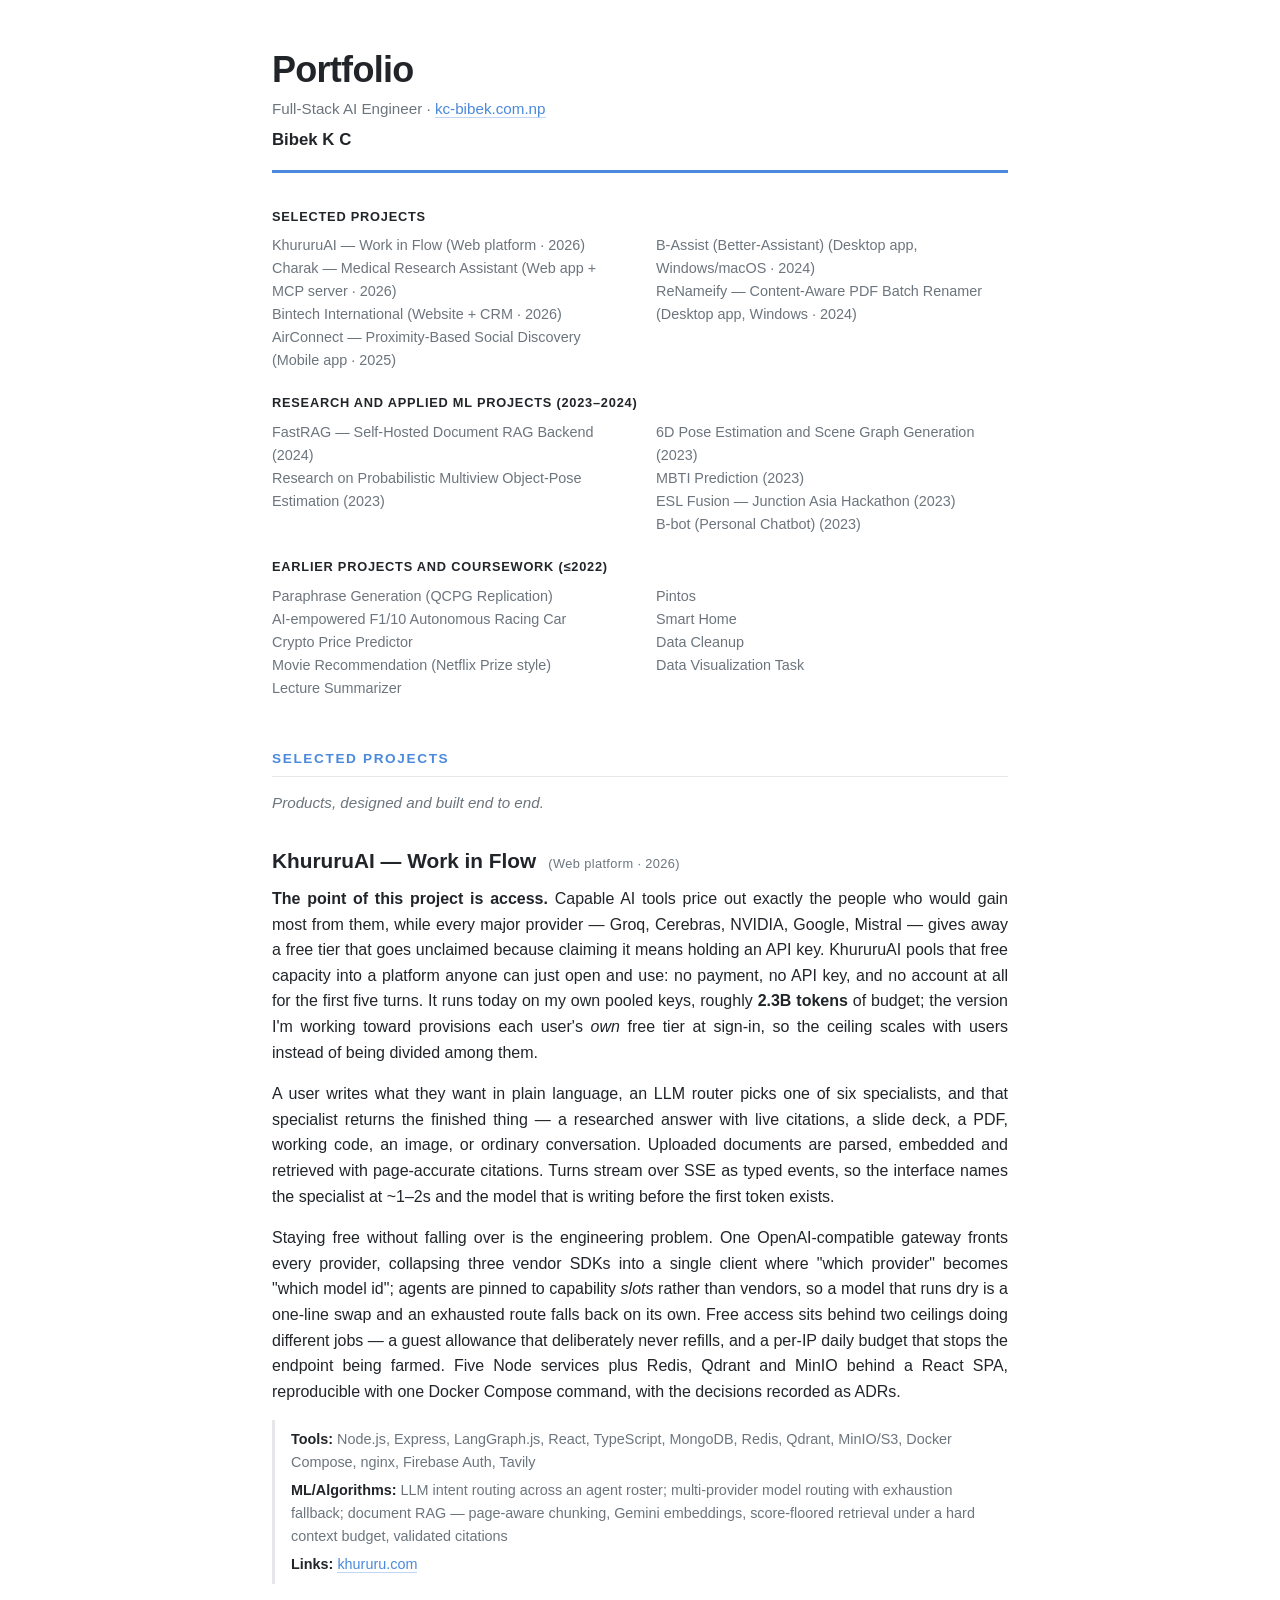
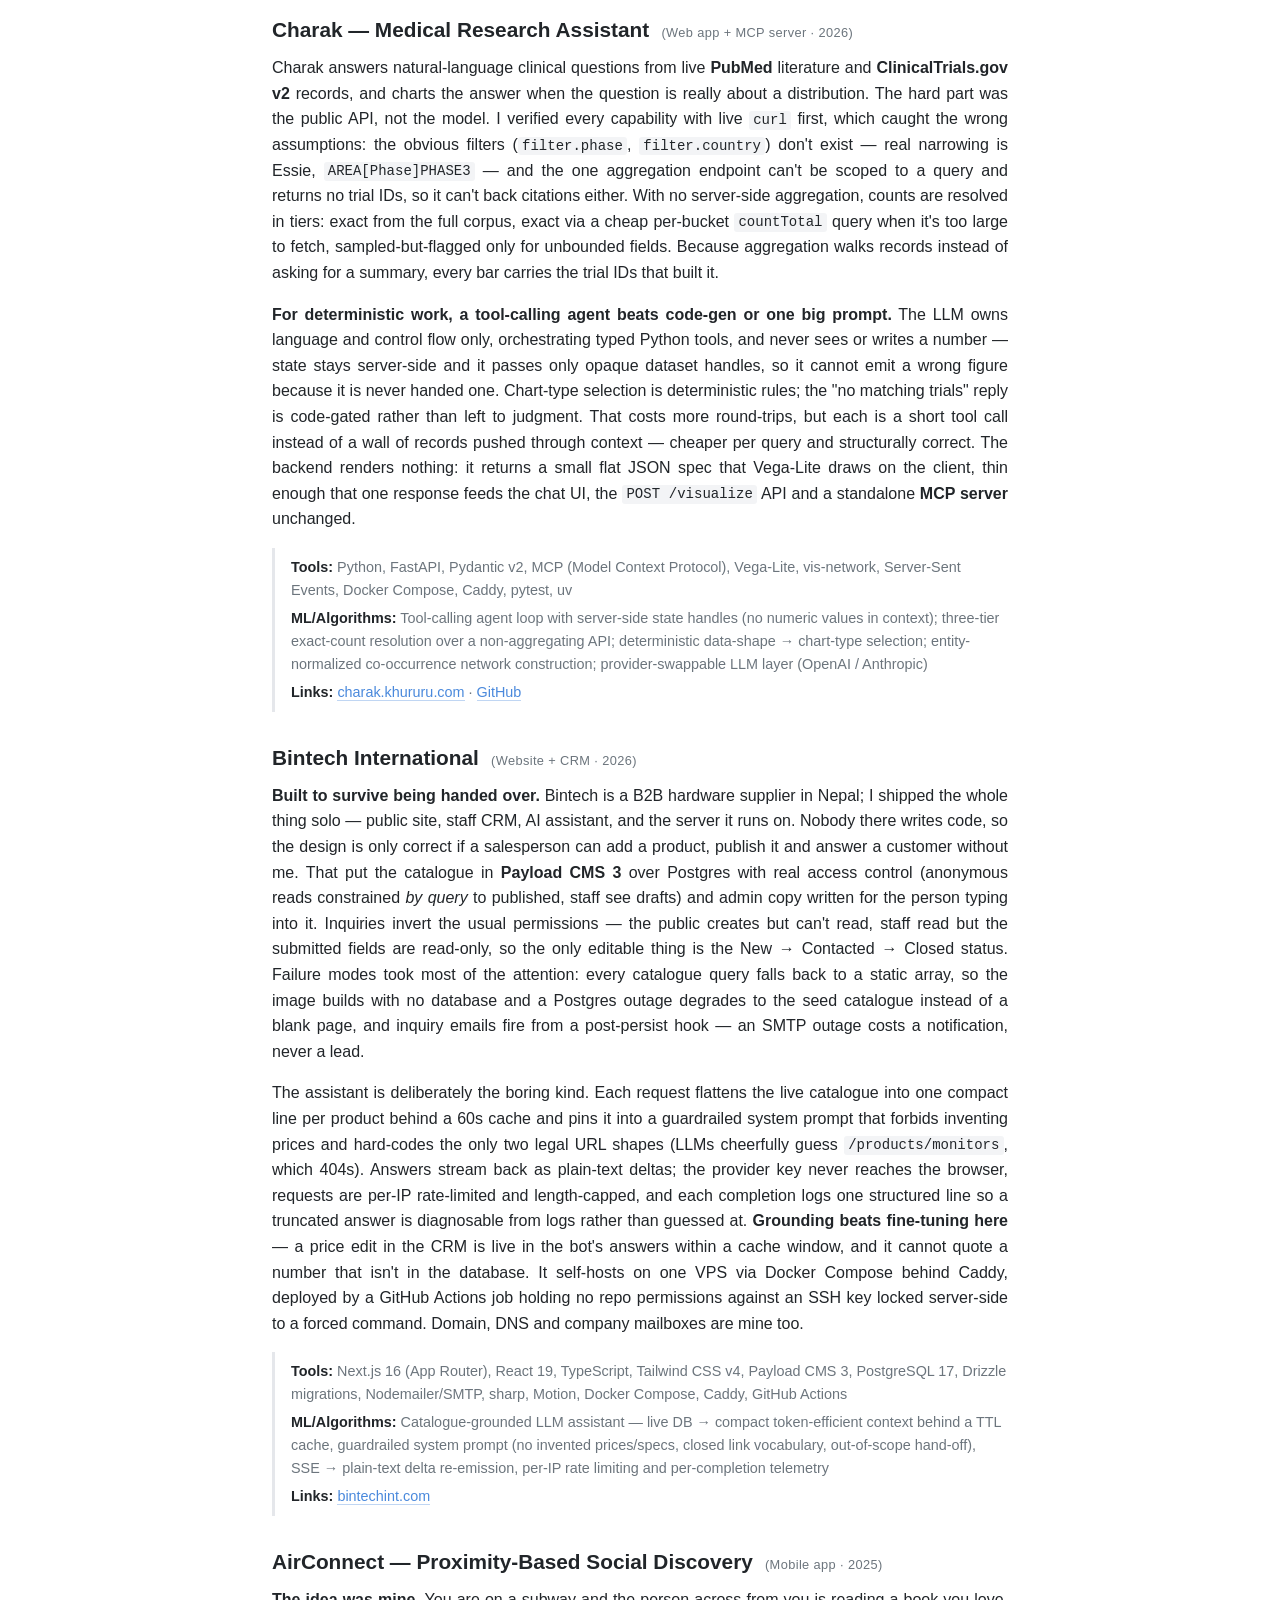
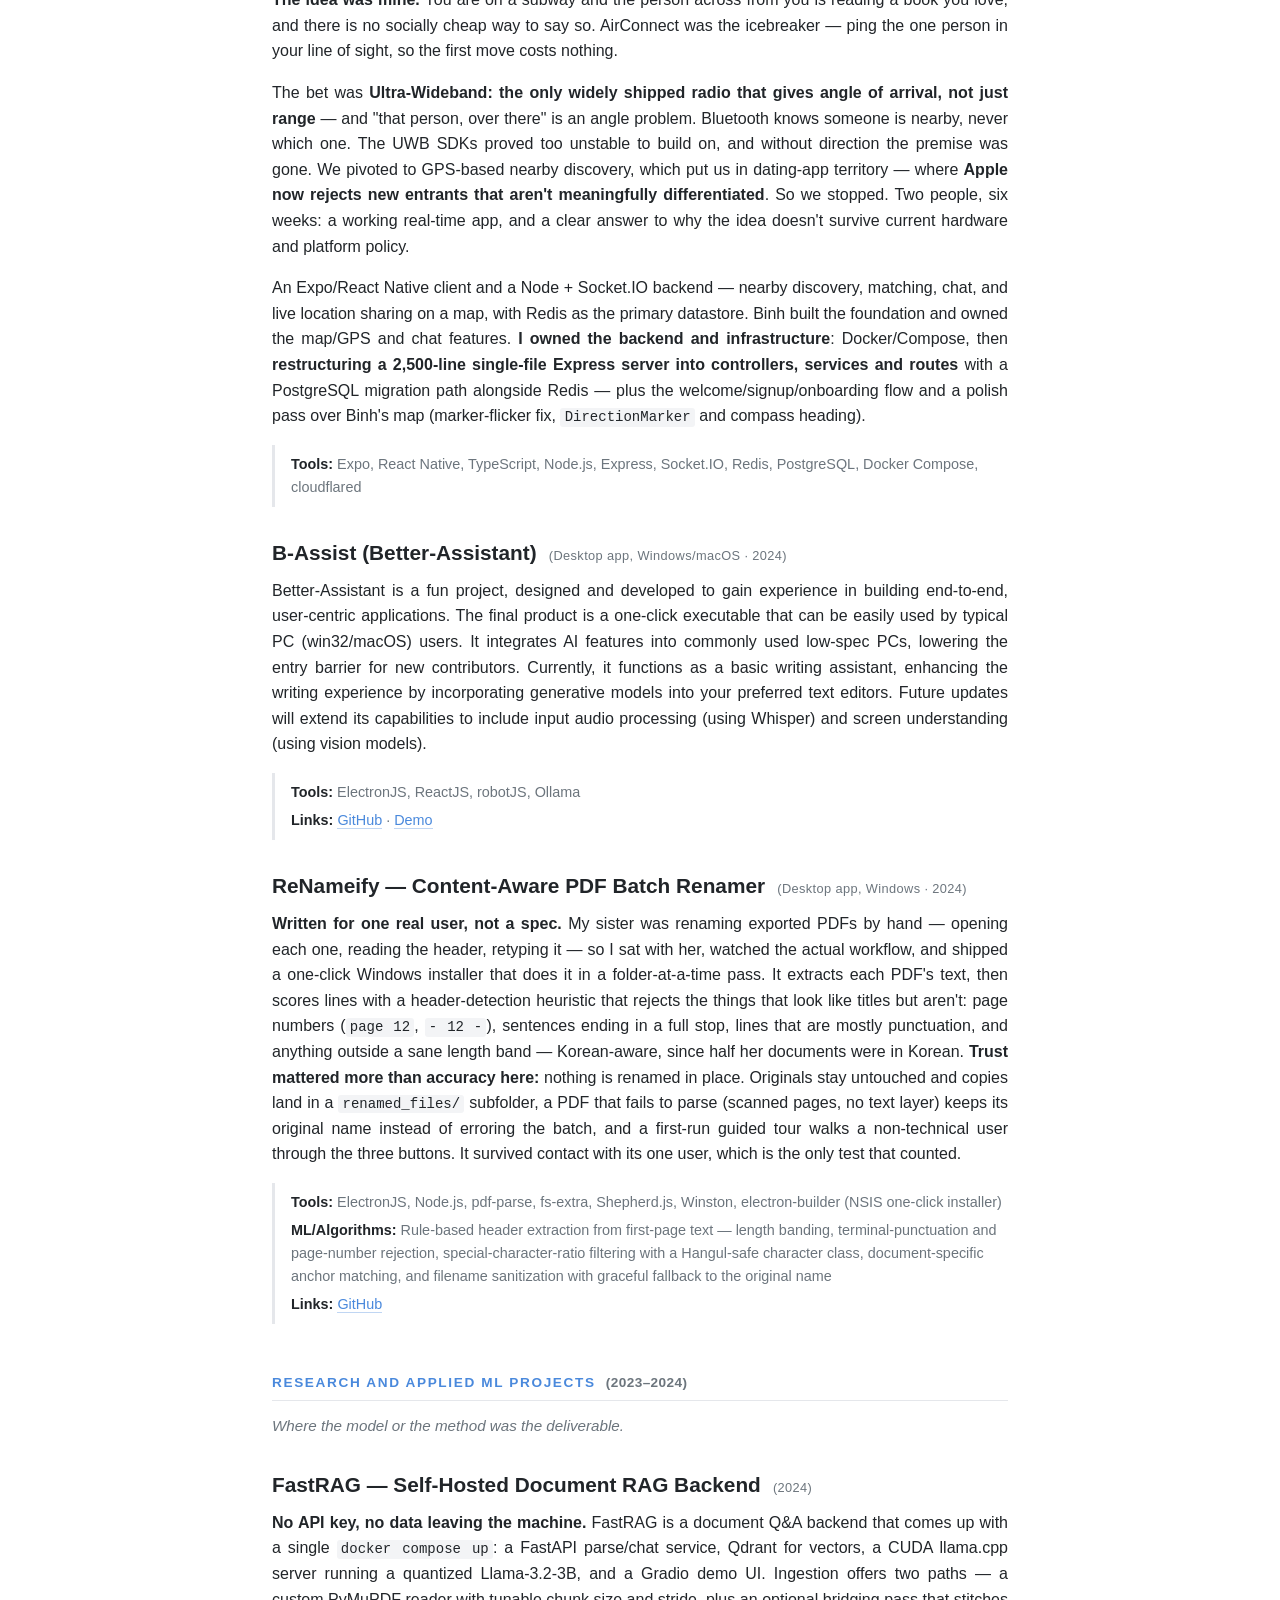
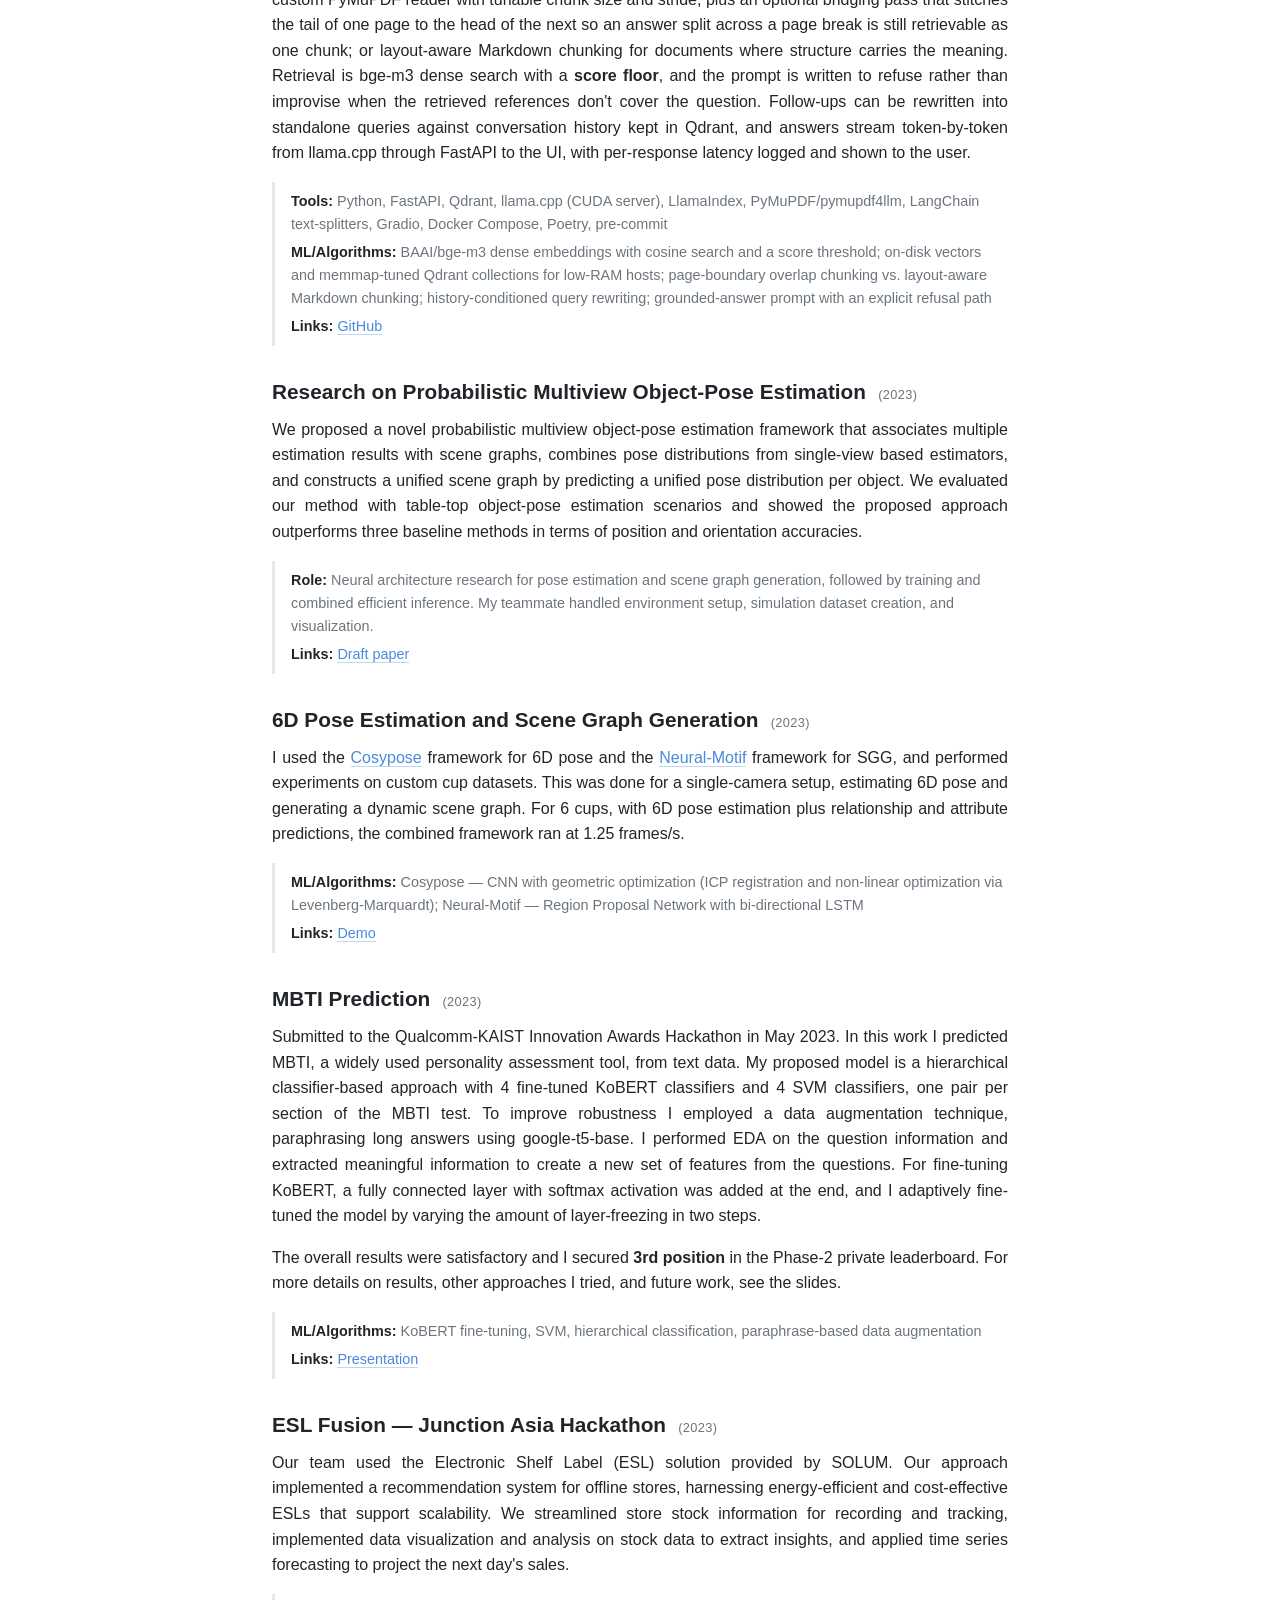
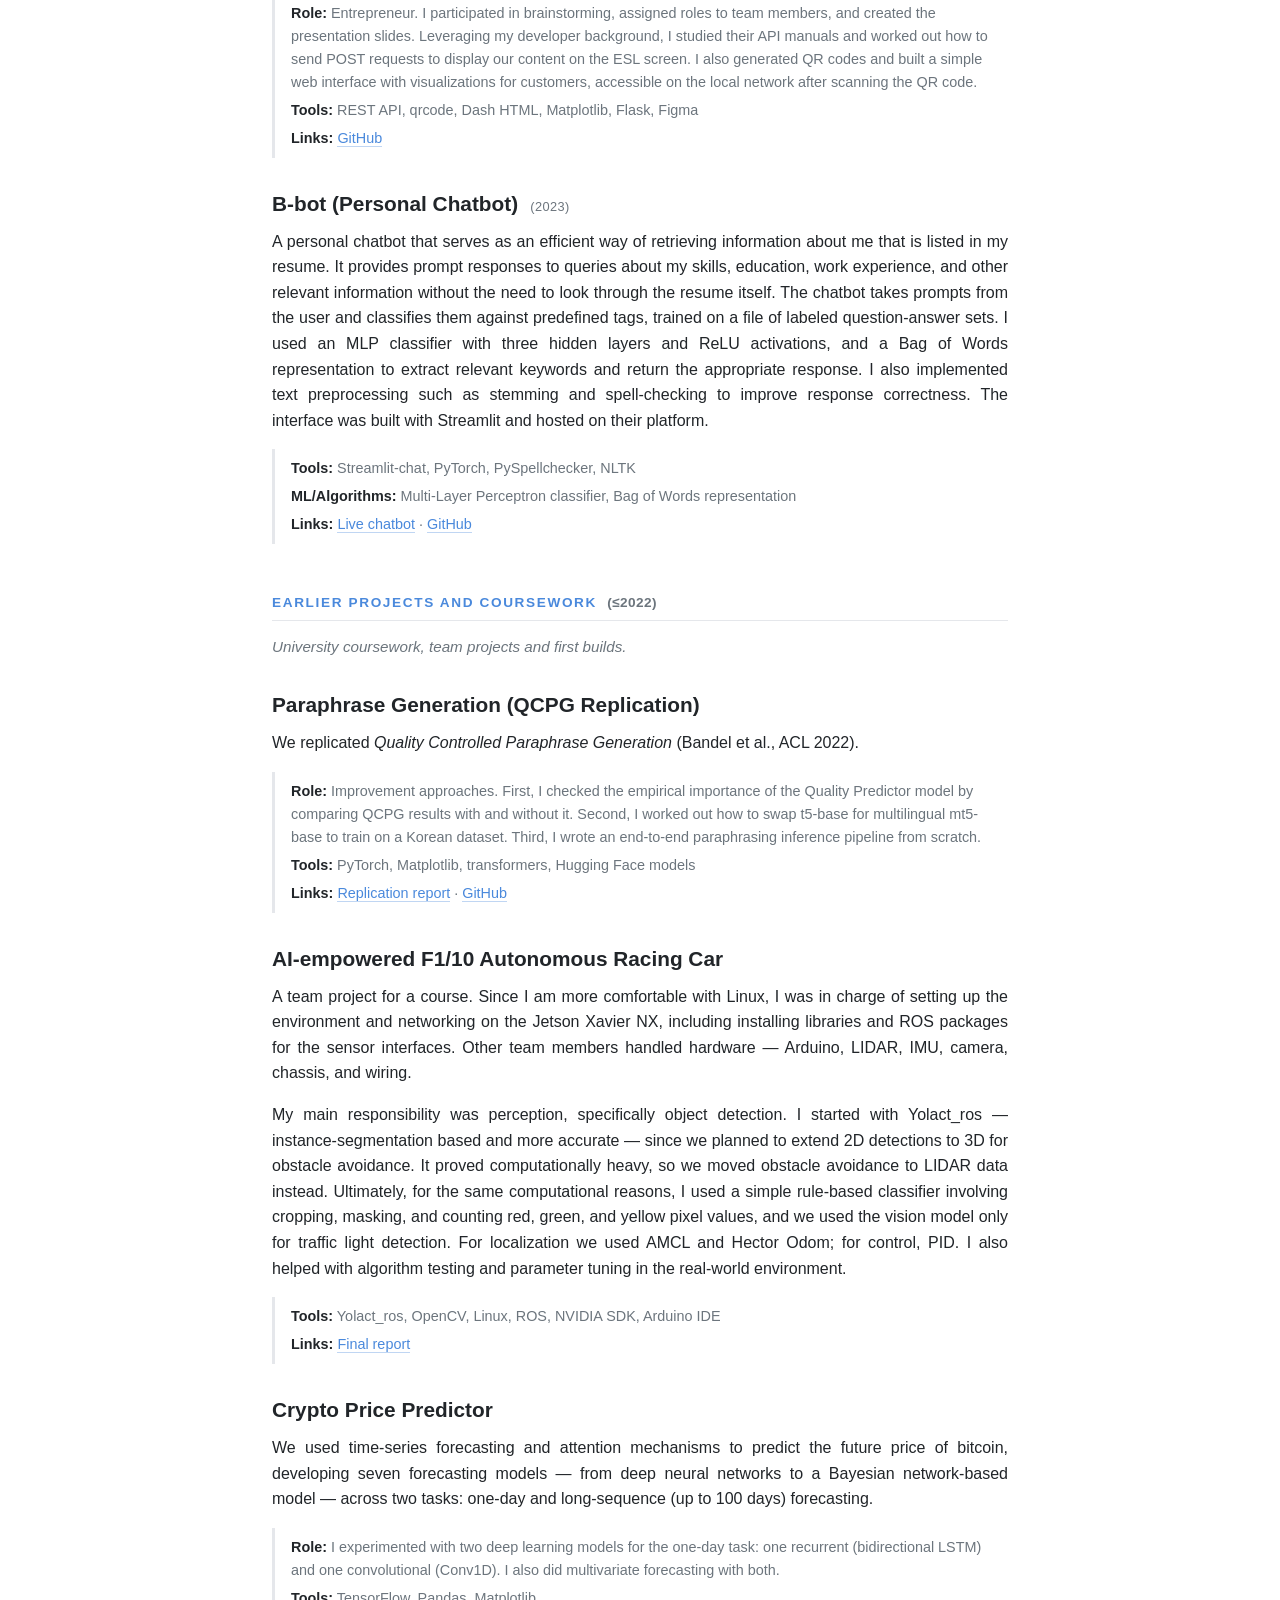
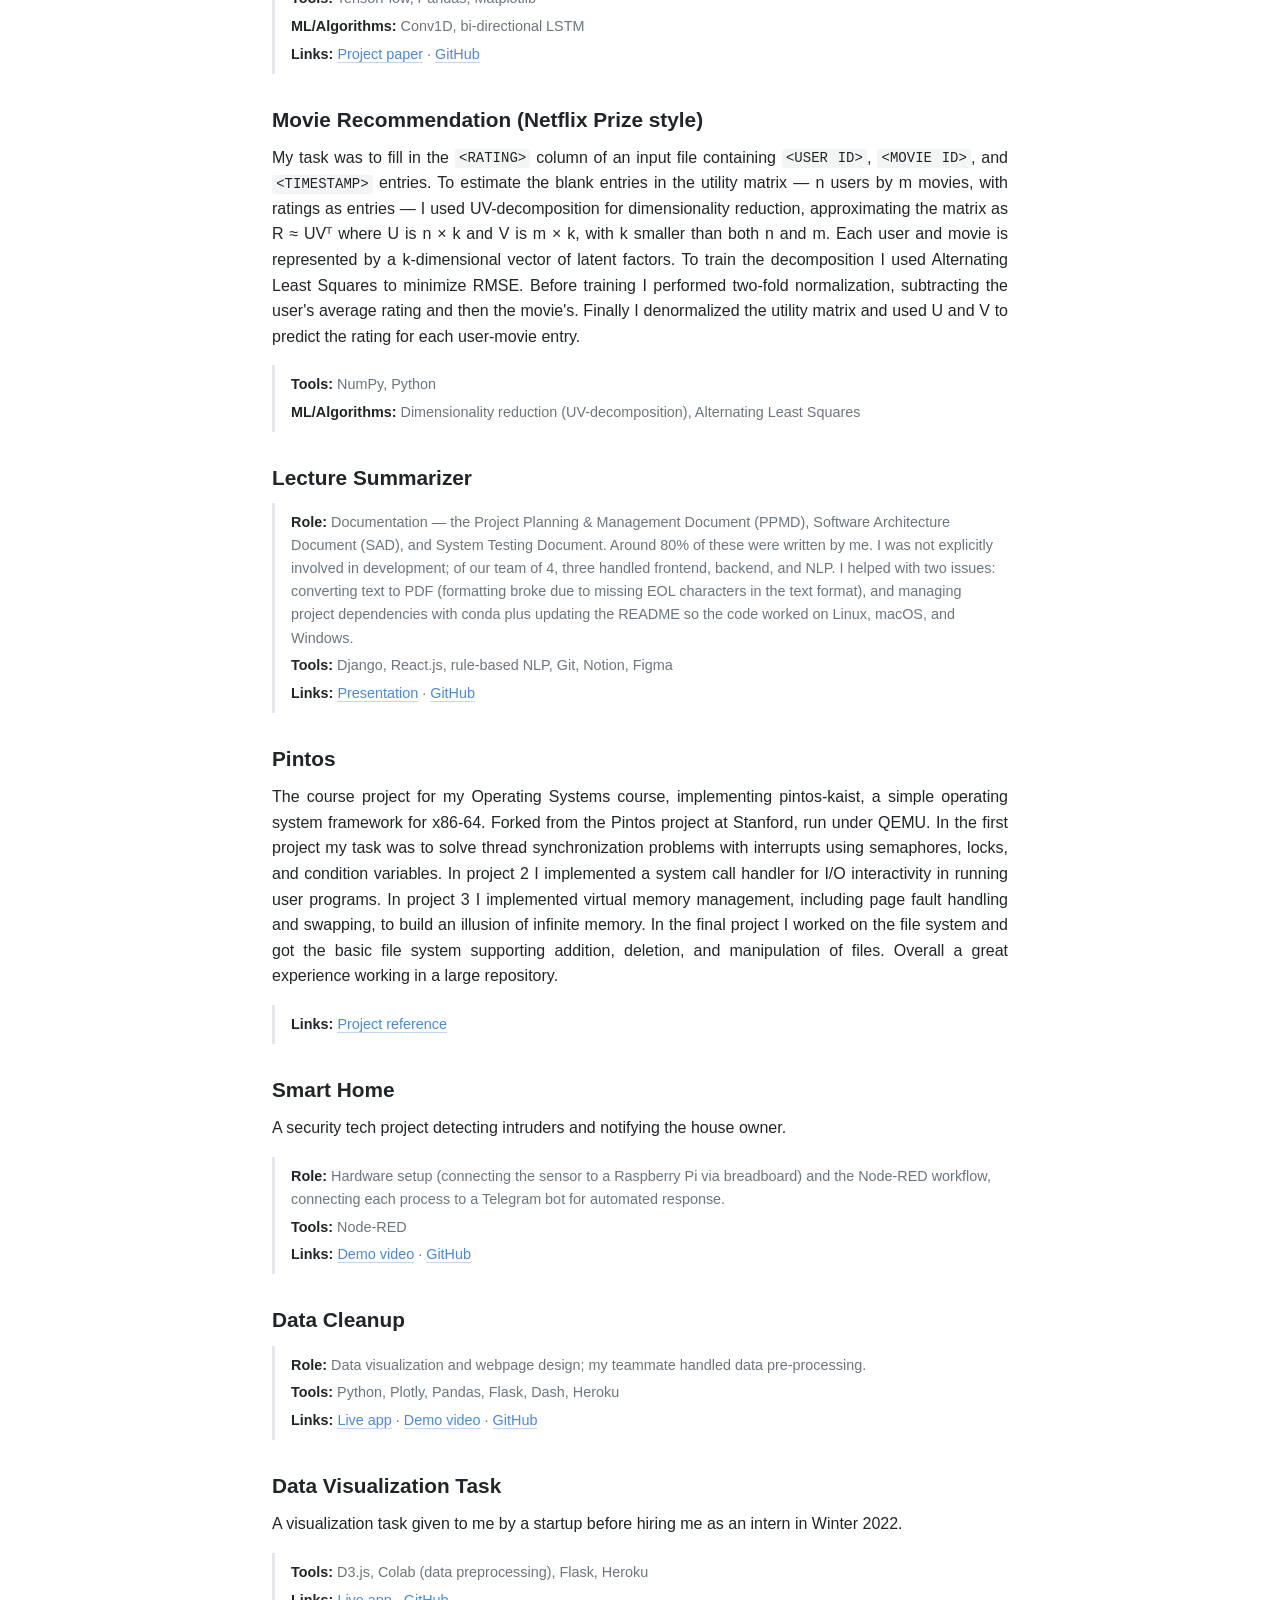
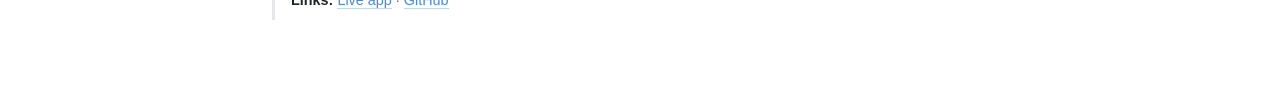
==== portfolio.html @ d17c2be8 "feat: add portfolio build pipeline and re-enable portfolio download portfolio.md is now the single s" ====
<!DOCTYPE html>
<html xmlns="http://www.w3.org/1999/xhtml" lang="en" xml:lang="en">
<head>
  <meta charset="utf-8" />
  <meta name="generator" content="pandoc" />
  <meta name="viewport" content="width=device-width, initial-scale=1.0, user-scalable=yes" />
  <meta name="author" content="Bibek K C" />
  <title>Portfolio</title>
  <style>
    /* Default styles provided by pandoc.
    ** See https://pandoc.org/MANUAL.html#variables-for-html for config info.
    */
    code{white-space: pre-wrap;}
    span.smallcaps{font-variant: small-caps;}
    div.columns{display: flex; gap: min(4vw, 1.5em);}
    div.column{flex: auto; overflow-x: auto;}
    div.hanging-indent{margin-left: 1.5em; text-indent: -1.5em;}
    /* The extra [class] is a hack that increases specificity enough to
       override a similar rule in reveal.js */
    ul.task-list[class]{list-style: none;}
    ul.task-list li input[type="checkbox"] {
      font-size: inherit;
      width: 0.8em;
      margin: 0 0.8em 0.2em -1.6em;
      vertical-align: middle;
    }
    .display.math{display: block; text-align: center; margin: 0.5rem auto;}
  </style>
  <link rel="stylesheet" href="css/portfolio.css" />
</head>
<body>
<header id="title-block-header">
<h1 class="title">Portfolio</h1>
<p class="subtitle">Full-Stack AI Engineer · <a
href="https://kc-bibek.com.np">kc-bibek.com.np</a></p>
<p class="author">Bibek K C</p>
</header>
<nav id="TOC" role="doc-toc">
<ul>
<li><a href="#selected-projects" id="toc-selected-projects">Selected
Projects</a>
<ul>
<li><a href="#khururuai--work-in-flow-web-platform--2026"
id="toc-khururuai--work-in-flow-web-platform--2026">KhururuAI — Work in
Flow <span class="year">(Web platform · 2026)</span></a></li>
<li><a
href="#charak--medical-research-assistant-web-app--mcp-server--2026"
id="toc-charak--medical-research-assistant-web-app--mcp-server--2026">Charak
— Medical Research Assistant <span class="year">(Web app + MCP server ·
2026)</span></a></li>
<li><a href="#bintech-international-website--crm--2026"
id="toc-bintech-international-website--crm--2026">Bintech International
<span class="year">(Website + CRM · 2026)</span></a></li>
<li><a
href="#airconnect--proximity-based-social-discovery-mobile-app--2025"
id="toc-airconnect--proximity-based-social-discovery-mobile-app--2025">AirConnect
— Proximity-Based Social Discovery <span class="year">(Mobile app ·
2025)</span></a></li>
<li><a href="#b-assist-better-assistant-desktop-app-windowsmacos--2024"
id="toc-b-assist-better-assistant-desktop-app-windowsmacos--2024">B-Assist
(Better-Assistant) <span class="year">(Desktop app, Windows/macOS ·
2024)</span></a></li>
<li><a
href="#renameify--content-aware-pdf-batch-renamer-desktop-app-windows--2024"
id="toc-renameify--content-aware-pdf-batch-renamer-desktop-app-windows--2024">ReNameify
— Content-Aware PDF Batch Renamer <span class="year">(Desktop app,
Windows · 2024)</span></a></li>
</ul></li>
<li><a href="#research-and-applied-ml-projects-20232024"
id="toc-research-and-applied-ml-projects-20232024">Research and Applied
ML Projects <span class="year">(2023–2024)</span></a>
<ul>
<li><a href="#fastrag--self-hosted-document-rag-backend-2024"
id="toc-fastrag--self-hosted-document-rag-backend-2024">FastRAG —
Self-Hosted Document RAG Backend
<span class="year">(2024)</span></a></li>
<li><a
href="#research-on-probabilistic-multiview-object-pose-estimation-2023"
id="toc-research-on-probabilistic-multiview-object-pose-estimation-2023">Research
on Probabilistic Multiview Object-Pose Estimation
<span class="year">(2023)</span></a></li>
<li><a href="#6d-pose-estimation-and-scene-graph-generation-2023"
id="toc-6d-pose-estimation-and-scene-graph-generation-2023">6D Pose
Estimation and Scene Graph Generation
<span class="year">(2023)</span></a></li>
<li><a href="#mbti-prediction-2023" id="toc-mbti-prediction-2023">MBTI
Prediction <span class="year">(2023)</span></a></li>
<li><a href="#esl-fusion--junction-asia-hackathon-2023"
id="toc-esl-fusion--junction-asia-hackathon-2023">ESL Fusion — Junction
Asia Hackathon <span class="year">(2023)</span></a></li>
<li><a href="#b-bot-personal-chatbot-2023"
id="toc-b-bot-personal-chatbot-2023">B-bot (Personal Chatbot)
<span class="year">(2023)</span></a></li>
</ul></li>
<li><a href="#earlier-projects-and-coursework-2022"
id="toc-earlier-projects-and-coursework-2022">Earlier Projects and
Coursework <span class="year">(≤2022)</span></a>
<ul>
<li><a href="#paraphrase-generation-qcpg-replication"
id="toc-paraphrase-generation-qcpg-replication">Paraphrase Generation
(QCPG Replication)</a></li>
<li><a href="#ai-empowered-f110-autonomous-racing-car"
id="toc-ai-empowered-f110-autonomous-racing-car">AI-empowered F1/10
Autonomous Racing Car</a></li>
<li><a href="#crypto-price-predictor"
id="toc-crypto-price-predictor">Crypto Price Predictor</a></li>
<li><a href="#movie-recommendation-netflix-prize-style"
id="toc-movie-recommendation-netflix-prize-style">Movie Recommendation
(Netflix Prize style)</a></li>
<li><a href="#lecture-summarizer" id="toc-lecture-summarizer">Lecture
Summarizer</a></li>
<li><a href="#pintos" id="toc-pintos">Pintos</a></li>
<li><a href="#smart-home" id="toc-smart-home">Smart Home</a></li>
<li><a href="#data-cleanup" id="toc-data-cleanup">Data Cleanup</a></li>
<li><a href="#data-visualization-task"
id="toc-data-visualization-task">Data Visualization Task</a></li>
</ul></li>
</ul>
</nav>
<!--
SOURCE OF TRUTH. Edit only this file, then run ./build-portfolio.ps1 to regenerate
portfolio.html and portfolio_bibek.pdf. Never edit those two by hand.

Three sections, each newest first: Selected Projects (products built end to end),
Research and Applied ML Projects (the model or the method was the deliverable), and
Earlier Projects and Coursework. A new project goes in the section its artifact fits,
not the one its year suggests.

Template for a new project — copy this block, keep the field order, drop fields that
don't apply. The HTML comment is metadata: it never appears in the HTML or the PDF.

## Project Name <span class="year">(Web app · 2026)</span>
<!~~ year: 2026 | tags: tag-one, tag-two | featured: true ~~>

The span is what actually renders; the comment below it is metadata only. In Selected
Projects the span also carries the form factor — Web app / Web platform / Mobile app /
Desktop app, Windows — because that section is about shipped products; the other two
sections carry the year alone. Keep the year in sync with the comment, and drop the span
entirely for a project whose year is still unknown (`year: ?`).

One or two paragraphs of prose. What it is, what you did, what came out of it.

- **Tools:** comma, separated, list
- **ML/Algorithms:** only if there's a real algorithm worth naming
- **Role:** only for team projects — say what was yours
- **Links:** [Label](url) · [Label](url)
-->

<h1 id="selected-projects">Selected Projects</h1>
<p><em>Products, designed and built end to end.</em></p>
<h2 id="khururuai--work-in-flow-web-platform--2026">KhururuAI — Work in
Flow <span class="year">(Web platform · 2026)</span></h2>
<!-- year: 2026 | tags: agentic-ai, llm, platform, langgraph, rag, microservices | featured: true -->

<p><strong>The point of this project is access.</strong> Capable AI
tools price out exactly the people who would gain most from them, while
every major provider — Groq, Cerebras, NVIDIA, Google, Mistral — gives
away a free tier that goes unclaimed because claiming it means holding
an API key. KhururuAI pools that free capacity into a platform anyone
can just open and use: no payment, no API key, and no account at all for
the first five turns. It runs today on my own pooled keys, roughly
<strong>2.3B tokens</strong> of budget; the version I'm working toward
provisions each user's <em>own</em> free tier at sign-in, so the ceiling
scales with users instead of being divided among them.</p>
<p>A user writes what they want in plain language, an LLM router picks
one of six specialists, and that specialist returns the finished thing —
a researched answer with live citations, a slide deck, a PDF, working
code, an image, or ordinary conversation. Uploaded documents are parsed,
embedded and retrieved with page-accurate citations. Turns stream over
SSE as typed events, so the interface names the specialist at ~1–2s and
the model that is writing before the first token exists.</p>
<p>Staying free without falling over is the engineering problem. One
OpenAI-compatible gateway fronts every provider, collapsing three vendor
SDKs into a single client where "which provider" becomes "which model
id"; agents are pinned to capability <em>slots</em> rather than vendors,
so a model that runs dry is a one-line swap and an exhausted route falls
back on its own. Free access sits behind two ceilings doing different
jobs — a guest allowance that deliberately never refills, and a per-IP
daily budget that stops the endpoint being farmed. Five Node services
plus Redis, Qdrant and MinIO behind a React SPA, reproducible with one
Docker Compose command, with the decisions recorded as ADRs.</p>
<ul>
<li><strong>Tools:</strong> Node.js, Express, LangGraph.js, React,
TypeScript, MongoDB, Redis, Qdrant, MinIO/S3, Docker Compose, nginx,
Firebase Auth, Tavily</li>
<li><strong>ML/Algorithms:</strong> LLM intent routing across an agent
roster; multi-provider model routing with exhaustion fallback; document
RAG — page-aware chunking, Gemini embeddings, score-floored retrieval
under a hard context budget, validated citations</li>
<li><strong>Links:</strong> <a
href="https://khururu.com">khururu.com</a></li>
</ul>
<h2
id="charak--medical-research-assistant-web-app--mcp-server--2026">Charak
— Medical Research Assistant <span class="year">(Web app + MCP server ·
2026)</span></h2>
<!-- year: 2026 | tags: agentic-ai, llm, tool-calling, retrieval, data-viz, mcp, fastapi | featured: true -->

<p>Charak answers natural-language clinical questions from live
<strong>PubMed</strong> literature and <strong>ClinicalTrials.gov
v2</strong> records, and charts the answer when the question is really
about a distribution. The hard part was the public API, not the model. I
verified every capability with live <code>curl</code> first, which
caught the wrong assumptions: the obvious filters
(<code>filter.phase</code>, <code>filter.country</code>) don't exist —
real narrowing is Essie, <code>AREA[Phase]PHASE3</code> — and the one
aggregation endpoint can't be scoped to a query and returns no trial
IDs, so it can't back citations either. With no server-side aggregation,
counts are resolved in tiers: exact from the full corpus, exact via a
cheap per-bucket <code>countTotal</code> query when it's too large to
fetch, sampled-but-flagged only for unbounded fields. Because
aggregation walks records instead of asking for a summary, every bar
carries the trial IDs that built it.</p>
<p><strong>For deterministic work, a tool-calling agent beats code-gen
or one big prompt.</strong> The LLM owns language and control flow only,
orchestrating typed Python tools, and never sees or writes a number —
state stays server-side and it passes only opaque dataset handles, so it
cannot emit a wrong figure because it is never handed one. Chart-type
selection is deterministic rules; the "no matching trials" reply is
code-gated rather than left to judgment. That costs more round-trips,
but each is a short tool call instead of a wall of records pushed
through context — cheaper per query and structurally correct. The
backend renders nothing: it returns a small flat JSON spec that
Vega-Lite draws on the client, thin enough that one response feeds the
chat UI, the <code>POST /visualize</code> API and a standalone
<strong>MCP server</strong> unchanged.</p>
<ul>
<li><strong>Tools:</strong> Python, FastAPI, Pydantic v2, MCP (Model
Context Protocol), Vega-Lite, vis-network, Server-Sent Events, Docker
Compose, Caddy, pytest, uv</li>
<li><strong>ML/Algorithms:</strong> Tool-calling agent loop with
server-side state handles (no numeric values in context); three-tier
exact-count resolution over a non-aggregating API; deterministic
data-shape → chart-type selection; entity-normalized co-occurrence
network construction; provider-swappable LLM layer (OpenAI /
Anthropic)</li>
<li><strong>Links:</strong> <a
href="https://charak.khururu.com">charak.khururu.com</a> · <a
href="https://github.com/bibekyess/Query-to-Visualization">GitHub</a></li>
</ul>
<h2 id="bintech-international-website--crm--2026">Bintech International
<span class="year">(Website + CRM · 2026)</span></h2>
<!-- year: 2026 | tags: full-stack, nextjs, payload-cms, llm, self-hosted, devops | featured: true -->

<p><strong>Built to survive being handed over.</strong> Bintech is a B2B
hardware supplier in Nepal; I shipped the whole thing solo — public
site, staff CRM, AI assistant, and the server it runs on. Nobody there
writes code, so the design is only correct if a salesperson can add a
product, publish it and answer a customer without me. That put the
catalogue in <strong>Payload CMS 3</strong> over Postgres with real
access control (anonymous reads constrained <em>by query</em> to
published, staff see drafts) and admin copy written for the person
typing into it. Inquiries invert the usual permissions — the public
creates but can't read, staff read but the submitted fields are
read-only, so the only editable thing is the New → Contacted → Closed
status. Failure modes took most of the attention: every catalogue query
falls back to a static array, so the image builds with no database and a
Postgres outage degrades to the seed catalogue instead of a blank page,
and inquiry emails fire from a post-persist hook — an SMTP outage costs
a notification, never a lead.</p>
<p>The assistant is deliberately the boring kind. Each request flattens
the live catalogue into one compact line per product behind a 60s cache
and pins it into a guardrailed system prompt that forbids inventing
prices and hard-codes the only two legal URL shapes (LLMs cheerfully
guess <code>/products/monitors</code>, which 404s). Answers stream back
as plain-text deltas; the provider key never reaches the browser,
requests are per-IP rate-limited and length-capped, and each completion
logs one structured line so a truncated answer is diagnosable from logs
rather than guessed at. <strong>Grounding beats fine-tuning
here</strong> — a price edit in the CRM is live in the bot's answers
within a cache window, and it cannot quote a number that isn't in the
database. It self-hosts on one VPS via Docker Compose behind Caddy,
deployed by a GitHub Actions job holding no repo permissions against an
SSH key locked server-side to a forced command. Domain, DNS and company
mailboxes are mine too.</p>
<ul>
<li><strong>Tools:</strong> Next.js 16 (App Router), React 19,
TypeScript, Tailwind CSS v4, Payload CMS 3, PostgreSQL 17, Drizzle
migrations, Nodemailer/SMTP, sharp, Motion, Docker Compose, Caddy,
GitHub Actions</li>
<li><strong>ML/Algorithms:</strong> Catalogue-grounded LLM assistant —
live DB → compact token-efficient context behind a TTL cache,
guardrailed system prompt (no invented prices/specs, closed link
vocabulary, out-of-scope hand-off), SSE → plain-text delta re-emission,
per-IP rate limiting and per-completion telemetry</li>
<li><strong>Links:</strong> <a
href="https://bintechint.com">bintechint.com</a></li>
</ul>
<h2
id="airconnect--proximity-based-social-discovery-mobile-app--2025">AirConnect
— Proximity-Based Social Discovery <span class="year">(Mobile app ·
2025)</span></h2>
<!-- year: 2025 | tags: mobile, react-native, realtime, backend, redis, docker, product | featured: true -->

<p><strong>The idea was mine.</strong> You are on a subway and the
person across from you is reading a book you love, and there is no
socially cheap way to say so. AirConnect was the icebreaker — ping the
one person in your line of sight, so the first move costs nothing.</p>
<p>The bet was <strong>Ultra-Wideband: the only widely shipped radio
that gives angle of arrival, not just range</strong> — and "that person,
over there" is an angle problem. Bluetooth knows someone is nearby,
never which one. The UWB SDKs proved too unstable to build on, and
without direction the premise was gone. We pivoted to GPS-based nearby
discovery, which put us in dating-app territory — where <strong>Apple
now rejects new entrants that aren't meaningfully
differentiated</strong>. So we stopped. Two people, six weeks: a working
real-time app, and a clear answer to why the idea doesn't survive
current hardware and platform policy.</p>
<p>An Expo/React Native client and a Node + Socket.IO backend — nearby
discovery, matching, chat, and live location sharing on a map, with
Redis as the primary datastore. Binh built the foundation and owned the
map/GPS and chat features. <strong>I owned the backend and
infrastructure</strong>: Docker/Compose, then <strong>restructuring a
2,500-line single-file Express server into controllers, services and
routes</strong> with a PostgreSQL migration path alongside Redis — plus
the welcome/signup/onboarding flow and a polish pass over Binh's map
(marker-flicker fix, <code>DirectionMarker</code> and compass
heading).</p>
<ul>
<li><strong>Tools:</strong> Expo, React Native, TypeScript, Node.js,
Express, Socket.IO, Redis, PostgreSQL, Docker Compose, cloudflared</li>
</ul>
<h2
id="b-assist-better-assistant-desktop-app-windowsmacos--2024">B-Assist
(Better-Assistant) <span class="year">(Desktop app, Windows/macOS ·
2024)</span></h2>
<!-- year: 2024 | tags: desktop-app, llm, electron, on-device | featured: true -->

<p>Better-Assistant is a fun project, designed and developed to gain
experience in building end-to-end, user-centric applications. The final
product is a one-click executable that can be easily used by typical PC
(win32/macOS) users. It integrates AI features into commonly used
low-spec PCs, lowering the entry barrier for new contributors.
Currently, it functions as a basic writing assistant, enhancing the
writing experience by incorporating generative models into your
preferred text editors. Future updates will extend its capabilities to
include input audio processing (using Whisper) and screen understanding
(using vision models).</p>
<ul>
<li><strong>Tools:</strong> ElectronJS, ReactJS, robotJS, Ollama</li>
<li><strong>Links:</strong> <a
href="https://github.com/bibekyess/B-Assist">GitHub</a> · <a
href="https://github.com/bibekyess/B-Assist/blob/main/src/assets/demo.gif">Demo</a></li>
</ul>
<h2
id="renameify--content-aware-pdf-batch-renamer-desktop-app-windows--2024">ReNameify
— Content-Aware PDF Batch Renamer <span class="year">(Desktop app,
Windows · 2024)</span></h2>
<!-- year: 2024 | tags: desktop-app, electron, pdf, heuristics, non-technical-users | featured: true -->

<p><strong>Written for one real user, not a spec.</strong> My sister was
renaming exported PDFs by hand — opening each one, reading the header,
retyping it — so I sat with her, watched the actual workflow, and
shipped a one-click Windows installer that does it in a folder-at-a-time
pass. It extracts each PDF's text, then scores lines with a
header-detection heuristic that rejects the things that look like titles
but aren't: page numbers (<code>page 12</code>, <code>- 12 -</code>),
sentences ending in a full stop, lines that are mostly punctuation, and
anything outside a sane length band — Korean-aware, since half her
documents were in Korean. <strong>Trust mattered more than accuracy
here:</strong> nothing is renamed in place. Originals stay untouched and
copies land in a <code>renamed_files/</code> subfolder, a PDF that fails
to parse (scanned pages, no text layer) keeps its original name instead
of erroring the batch, and a first-run guided tour walks a non-technical
user through the three buttons. It survived contact with its one user,
which is the only test that counted.</p>
<ul>
<li><strong>Tools:</strong> ElectronJS, Node.js, pdf-parse, fs-extra,
Shepherd.js, Winston, electron-builder (NSIS one-click installer)</li>
<li><strong>ML/Algorithms:</strong> Rule-based header extraction from
first-page text — length banding, terminal-punctuation and page-number
rejection, special-character-ratio filtering with a Hangul-safe
character class, document-specific anchor matching, and filename
sanitization with graceful fallback to the original name</li>
<li><strong>Links:</strong> <a
href="https://github.com/bibekyess/ReNameify">GitHub</a></li>
</ul>
<h1 id="research-and-applied-ml-projects-20232024">Research and Applied
ML Projects <span class="year">(2023–2024)</span></h1>
<p><em>Where the model or the method was the deliverable.</em></p>
<h2 id="fastrag--self-hosted-document-rag-backend-2024">FastRAG —
Self-Hosted Document RAG Backend <span class="year">(2024)</span></h2>
<!-- year: 2024 | tags: rag, retrieval, fastapi, qdrant, llama-cpp, self-hosted, docker | featured: true -->

<p><strong>No API key, no data leaving the machine.</strong> FastRAG is
a document Q&amp;A backend that comes up with a single
<code>docker compose up</code>: a FastAPI parse/chat service, Qdrant for
vectors, a CUDA llama.cpp server running a quantized Llama-3.2-3B, and a
Gradio demo UI. Ingestion offers two paths — a custom PyMuPDF reader
with tunable chunk size and stride, plus an optional bridging pass that
stitches the tail of one page to the head of the next so an answer split
across a page break is still retrievable as one chunk; or layout-aware
Markdown chunking for documents where structure carries the meaning.
Retrieval is bge-m3 dense search with a <strong>score floor</strong>,
and the prompt is written to refuse rather than improvise when the
retrieved references don't cover the question. Follow-ups can be
rewritten into standalone queries against conversation history kept in
Qdrant, and answers stream token-by-token from llama.cpp through FastAPI
to the UI, with per-response latency logged and shown to the user.</p>
<ul>
<li><strong>Tools:</strong> Python, FastAPI, Qdrant, llama.cpp (CUDA
server), LlamaIndex, PyMuPDF/pymupdf4llm, LangChain text-splitters,
Gradio, Docker Compose, Poetry, pre-commit</li>
<li><strong>ML/Algorithms:</strong> BAAI/bge-m3 dense embeddings with
cosine search and a score threshold; on-disk vectors and memmap-tuned
Qdrant collections for low-RAM hosts; page-boundary overlap chunking vs.
layout-aware Markdown chunking; history-conditioned query rewriting;
grounded-answer prompt with an explicit refusal path</li>
<li><strong>Links:</strong> <a
href="https://github.com/bibekyess/FastRAG">GitHub</a></li>
</ul>
<h2
id="research-on-probabilistic-multiview-object-pose-estimation-2023">Research
on Probabilistic Multiview Object-Pose Estimation
<span class="year">(2023)</span></h2>
<!-- year: 2023 | tags: research, computer-vision, robotics, pose-estimation | featured: true -->

<p>We proposed a novel probabilistic multiview object-pose estimation
framework that associates multiple estimation results with scene graphs,
combines pose distributions from single-view based estimators, and
constructs a unified scene graph by predicting a unified pose
distribution per object. We evaluated our method with table-top
object-pose estimation scenarios and showed the proposed approach
outperforms three baseline methods in terms of position and orientation
accuracies.</p>
<ul>
<li><strong>Role:</strong> Neural architecture research for pose
estimation and scene graph generation, followed by training and combined
efficient inference. My teammate handled environment setup, simulation
dataset creation, and visualization.</li>
<li><strong>Links:</strong> <a
href="https://tinyurl.com/kroc-draft">Draft paper</a></li>
</ul>
<h2 id="6d-pose-estimation-and-scene-graph-generation-2023">6D Pose
Estimation and Scene Graph Generation
<span class="year">(2023)</span></h2>
<!-- year: 2023 | tags: computer-vision, robotics, pose-estimation | featured: true -->

<p>I used the <a
href="https://arxiv.org/pdf/2008.08465.pdf">Cosypose</a> framework for
6D pose and the <a
href="https://arxiv.org/pdf/2002.11949.pdf">Neural-Motif</a> framework
for SGG, and performed experiments on custom cup datasets. This was done
for a single-camera setup, estimating 6D pose and generating a dynamic
scene graph. For 6 cups, with 6D pose estimation plus relationship and
attribute predictions, the combined framework ran at 1.25 frames/s.</p>
<ul>
<li><strong>ML/Algorithms:</strong> Cosypose — CNN with geometric
optimization (ICP registration and non-linear optimization via
Levenberg-Marquardt); Neural-Motif — Region Proposal Network with
bi-directional LSTM</li>
<li><strong>Links:</strong> <a
href="https://tinyurl.com/pose-sgg-demo">Demo</a></li>
</ul>
<h2 id="mbti-prediction-2023">MBTI Prediction
<span class="year">(2023)</span></h2>
<!-- year: 2023 | tags: nlp, classification, hackathon, bert | featured: true -->

<p>Submitted to the Qualcomm-KAIST Innovation Awards Hackathon in May
2023. In this work I predicted MBTI, a widely used personality
assessment tool, from text data. My proposed model is a hierarchical
classifier-based approach with 4 fine-tuned KoBERT classifiers and 4 SVM
classifiers, one pair per section of the MBTI test. To improve
robustness I employed a data augmentation technique, paraphrasing long
answers using google-t5-base. I performed EDA on the question
information and extracted meaningful information to create a new set of
features from the questions. For fine-tuning KoBERT, a fully connected
layer with softmax activation was added at the end, and I adaptively
fine-tuned the model by varying the amount of layer-freezing in two
steps.</p>
<p>The overall results were satisfactory and I secured <strong>3rd
position</strong> in the Phase-2 private leaderboard. For more details
on results, other approaches I tried, and future work, see the
slides.</p>
<ul>
<li><strong>ML/Algorithms:</strong> KoBERT fine-tuning, SVM,
hierarchical classification, paraphrase-based data augmentation</li>
<li><strong>Links:</strong> <a
href="https://docs.google.com/presentation/d/1wI6ntcfXGO4jeU2F1QvRxNai4WugMhVetFbYGH3Zo4M/edit?usp=sharing">Presentation</a></li>
</ul>
<h2 id="esl-fusion--junction-asia-hackathon-2023">ESL Fusion — Junction
Asia Hackathon <span class="year">(2023)</span></h2>
<!-- year: 2023 | tags: hackathon, product, forecasting, data-viz | featured: false -->

<p>Our team used the Electronic Shelf Label (ESL) solution provided by
SOLUM. Our approach implemented a recommendation system for offline
stores, harnessing energy-efficient and cost-effective ESLs that support
scalability. We streamlined store stock information for recording and
tracking, implemented data visualization and analysis on stock data to
extract insights, and applied time series forecasting to project the
next day's sales.</p>
<ul>
<li><strong>Role:</strong> Entrepreneur. I participated in
brainstorming, assigned roles to team members, and created the
presentation slides. Leveraging my developer background, I studied their
API manuals and worked out how to send POST requests to display our
content on the ESL screen. I also generated QR codes and built a simple
web interface with visualizations for customers, accessible on the local
network after scanning the QR code.</li>
<li><strong>Tools:</strong> REST API, qrcode, Dash HTML, Matplotlib,
Flask, Figma</li>
<li><strong>Links:</strong> <a
href="https://github.com/abbasmammadov/JunctionAsia2023_SOLUM/tree/main">GitHub</a></li>
</ul>
<h2 id="b-bot-personal-chatbot-2023">B-bot (Personal Chatbot)
<span class="year">(2023)</span></h2>
<!-- year: 2023 | tags: nlp, chatbot, streamlit | featured: false -->

<p>A personal chatbot that serves as an efficient way of retrieving
information about me that is listed in my resume. It provides prompt
responses to queries about my skills, education, work experience, and
other relevant information without the need to look through the resume
itself. The chatbot takes prompts from the user and classifies them
against predefined tags, trained on a file of labeled question-answer
sets. I used an MLP classifier with three hidden layers and ReLU
activations, and a Bag of Words representation to extract relevant
keywords and return the appropriate response. I also implemented text
preprocessing such as stemming and spell-checking to improve response
correctness. The interface was built with Streamlit and hosted on their
platform.</p>
<ul>
<li><strong>Tools:</strong> Streamlit-chat, PyTorch, PySpellchecker,
NLTK</li>
<li><strong>ML/Algorithms:</strong> Multi-Layer Perceptron classifier,
Bag of Words representation</li>
<li><strong>Links:</strong> <a
href="https://bibekbot.streamlit.app/">Live chatbot</a> · <a
href="https://github.com/bibekyess/Personal-Chatbot">GitHub</a></li>
</ul>
<h1 id="earlier-projects-and-coursework-2022">Earlier Projects and
Coursework <span class="year">(≤2022)</span></h1>
<p><em>University coursework, team projects and first builds.</em></p>
<h2 id="paraphrase-generation-qcpg-replication">Paraphrase Generation
(QCPG Replication)</h2>
<!-- year: ? | tags: nlp, research-replication, transformers | featured: false -->

<p>We replicated <em>Quality Controlled Paraphrase Generation</em>
(Bandel et al., ACL 2022).</p>
<ul>
<li><strong>Role:</strong> Improvement approaches. First, I checked the
empirical importance of the Quality Predictor model by comparing QCPG
results with and without it. Second, I worked out how to swap t5-base
for multilingual mt5-base to train on a Korean dataset. Third, I wrote
an end-to-end paraphrasing inference pipeline from scratch.</li>
<li><strong>Tools:</strong> PyTorch, Matplotlib, transformers, Hugging
Face models</li>
<li><strong>Links:</strong> <a
href="https://tinyurl.com/qcpg-replication">Replication report</a> · <a
href="https://github.com/bibekyess/QCPG">GitHub</a></li>
</ul>
<h2 id="ai-empowered-f110-autonomous-racing-car">AI-empowered F1/10
Autonomous Racing Car</h2>
<!-- year: ? | tags: robotics, ros, computer-vision, coursework | featured: false -->

<p>A team project for a course. Since I am more comfortable with Linux,
I was in charge of setting up the environment and networking on the
Jetson Xavier NX, including installing libraries and ROS packages for
the sensor interfaces. Other team members handled hardware — Arduino,
LIDAR, IMU, camera, chassis, and wiring.</p>
<p>My main responsibility was perception, specifically object detection.
I started with Yolact_ros — instance-segmentation based and more
accurate — since we planned to extend 2D detections to 3D for obstacle
avoidance. It proved computationally heavy, so we moved obstacle
avoidance to LIDAR data instead. Ultimately, for the same computational
reasons, I used a simple rule-based classifier involving cropping,
masking, and counting red, green, and yellow pixel values, and we used
the vision model only for traffic light detection. For localization we
used AMCL and Hector Odom; for control, PID. I also helped with
algorithm testing and parameter tuning in the real-world
environment.</p>
<ul>
<li><strong>Tools:</strong> Yolact_ros, OpenCV, Linux, ROS, NVIDIA SDK,
Arduino IDE</li>
<li><strong>Links:</strong> <a
href="https://tinyurl.com/ee405-finalreport">Final report</a></li>
</ul>
<h2 id="crypto-price-predictor">Crypto Price Predictor</h2>
<!-- year: ? | tags: time-series, deep-learning, coursework | featured: false -->

<p>We used time-series forecasting and attention mechanisms to predict
the future price of bitcoin, developing seven forecasting models — from
deep neural networks to a Bayesian network-based model — across two
tasks: one-day and long-sequence (up to 100 days) forecasting.</p>
<ul>
<li><strong>Role:</strong> I experimented with two deep learning models
for the one-day task: one recurrent (bidirectional LSTM) and one
convolutional (Conv1D). I also did multivariate forecasting with
both.</li>
<li><strong>Tools:</strong> TensorFlow, Pandas, Matplotlib</li>
<li><strong>ML/Algorithms:</strong> Conv1D, bi-directional LSTM</li>
<li><strong>Links:</strong> <a
href="https://tinyurl.com/cryptopredictor">Project paper</a> · <a
href="https://github.com/bibekyess/AI_practice/blob/main/Killionaire.ipynb">GitHub</a></li>
</ul>
<h2 id="movie-recommendation-netflix-prize-style">Movie Recommendation
(Netflix Prize style)</h2>
<!-- year: ? | tags: recommender-systems, matrix-factorization, coursework | featured: false -->

<p>My task was to fill in the <code>&lt;RATING&gt;</code> column of an
input file containing <code>&lt;USER ID&gt;</code>,
<code>&lt;MOVIE ID&gt;</code>, and <code>&lt;TIMESTAMP&gt;</code>
entries. To estimate the blank entries in the utility matrix — n users
by m movies, with ratings as entries — I used UV-decomposition for
dimensionality reduction, approximating the matrix as R ≈ UVᵀ where U is
n × k and V is m × k, with k smaller than both n and m. Each user and
movie is represented by a k-dimensional vector of latent factors. To
train the decomposition I used Alternating Least Squares to minimize
RMSE. Before training I performed two-fold normalization, subtracting
the user's average rating and then the movie's. Finally I denormalized
the utility matrix and used U and V to predict the rating for each
user-movie entry.</p>
<ul>
<li><strong>Tools:</strong> NumPy, Python</li>
<li><strong>ML/Algorithms:</strong> Dimensionality reduction
(UV-decomposition), Alternating Least Squares</li>
</ul>
<h2 id="lecture-summarizer">Lecture Summarizer</h2>
<!-- year: ? | tags: nlp, documentation, coursework | featured: false -->

<ul>
<li><strong>Role:</strong> Documentation — the Project Planning &amp;
Management Document (PPMD), Software Architecture Document (SAD), and
System Testing Document. Around 80% of these were written by me. I was
not explicitly involved in development; of our team of 4, three handled
frontend, backend, and NLP. I helped with two issues: converting text to
PDF (formatting broke due to missing EOL characters in the text format),
and managing project dependencies with conda plus updating the README so
the code worked on Linux, macOS, and Windows.</li>
<li><strong>Tools:</strong> Django, React.js, rule-based NLP, Git,
Notion, Figma</li>
<li><strong>Links:</strong> <a
href="https://tinyurl.com/lecsum-eosp">Presentation</a> · <a
href="https://github.com/NishantNepal1/LecSum">GitHub</a></li>
</ul>
<h2 id="pintos">Pintos</h2>
<!-- year: ? | tags: operating-systems, c, coursework | featured: false -->

<p>The course project for my Operating Systems course, implementing
pintos-kaist, a simple operating system framework for x86-64. Forked
from the Pintos project at Stanford, run under QEMU. In the first
project my task was to solve thread synchronization problems with
interrupts using semaphores, locks, and condition variables. In project
2 I implemented a system call handler for I/O interactivity in running
user programs. In project 3 I implemented virtual memory management,
including page fault handling and swapping, to build an illusion of
infinite memory. In the final project I worked on the file system and
got the basic file system supporting addition, deletion, and
manipulation of files. Overall a great experience working in a large
repository.</p>
<ul>
<li><strong>Links:</strong> <a
href="https://casys-kaist.github.io/pintos-kaist/">Project
reference</a></li>
</ul>
<h2 id="smart-home">Smart Home</h2>
<!-- year: ? | tags: iot, automation, coursework | featured: false -->

<p>A security tech project detecting intruders and notifying the house
owner.</p>
<ul>
<li><strong>Role:</strong> Hardware setup (connecting the sensor to a
Raspberry Pi via breadboard) and the Node-RED workflow, connecting each
process to a Telegram bot for automated response.</li>
<li><strong>Tools:</strong> Node-RED</li>
<li><strong>Links:</strong> <a
href="https://www.youtube.com/watch?v=YhccA0mm2YA">Demo video</a> · <a
href="https://github.com/bibekyess/HomeSec">GitHub</a></li>
</ul>
<h2 id="data-cleanup">Data Cleanup</h2>
<!-- year: ? | tags: data-viz, web, coursework | featured: false -->

<ul>
<li><strong>Role:</strong> Data visualization and webpage design; my
teammate handled data pre-processing.</li>
<li><strong>Tools:</strong> Python, Plotly, Pandas, Flask, Dash,
Heroku</li>
<li><strong>Links:</strong> <a
href="https://data-anamoly-filter.onrender.com/">Live app</a> · <a
href="https://tinyurl.com/data-anamoly-filter">Demo video</a> · <a
href="https://github.com/bibekyess/data-viz-project">GitHub</a></li>
</ul>
<h2 id="data-visualization-task">Data Visualization Task</h2>
<!-- year: 2022 | tags: data-viz, d3 | featured: false -->

<p>A visualization task given to me by a startup before hiring me as an
intern in Winter 2022.</p>
<ul>
<li><strong>Tools:</strong> D3.js, Colab (data preprocessing), Flask,
Heroku</li>
<li><strong>Links:</strong> <a
href="https://visualization-app.onrender.com/">Live app</a> · <a
href="https://github.com/bibekyess/Bisonai-Assignment">GitHub</a></li>
</ul>
</body>
</html>
---- css/portfolio.css ----
/* Styles for the generated portfolio document (portfolio.html + the PDF built from it).
   Palette and type deliberately match the CV site in index.html. */

:root {
  --accent: #4a89dc;
  --ink: #212529;
  --muted: #6c757d;
  --rule: #e5e7eb;
}

body {
  font-family: -apple-system, BlinkMacSystemFont, "Segoe UI", Roboto,
    "Helvetica Neue", Arial, sans-serif;
  font-size: 16px;
  line-height: 1.6;
  color: var(--ink);
  max-width: 46rem;
  margin: 0 auto;
  padding: 3rem 1.5rem 4rem;
}

a {
  color: var(--accent);
  text-decoration: none;
  border-bottom: 1px solid rgba(74, 137, 220, 0.35);
}

a:hover {
  border-bottom-color: var(--accent);
}

/* --- Title block ------------------------------------------------------- */

#title-block-header {
  border-bottom: 3px solid var(--accent);
  padding-bottom: 1rem;
  margin-bottom: 2rem;
}

h1.title {
  font-size: 2.25rem;
  line-height: 1.2;
  margin: 0;
  letter-spacing: -0.02em;
}

p.subtitle,
p.author {
  margin: 0.35rem 0 0;
  color: var(--muted);
  font-size: 0.95rem;
}

p.author {
  font-weight: 600;
  color: var(--ink);
  font-size: 1.05rem;
}

/* --- Table of contents ------------------------------------------------- */

nav#TOC {
  margin-bottom: 2.5rem;
  font-size: 0.9rem;
}

nav#TOC > ul {
  list-style: none;
  padding-left: 0;
}

nav#TOC ul ul {
  list-style: none;
  padding-left: 0;
  columns: 2;
  column-gap: 2rem;
  margin: 0.4rem 0 1.2rem;
}

nav#TOC > ul > li > a {
  font-weight: 600;
  border-bottom: none;
  color: var(--ink);
  text-transform: uppercase;
  letter-spacing: 0.06em;
  font-size: 0.8rem;
}

nav#TOC ul ul a {
  border-bottom: none;
  color: var(--muted);
  line-height: 1.5;
}

nav#TOC ul ul a:hover {
  color: var(--accent);
}

/* --- Section headings (h1) and project headings (h2) ------------------- */

h1:not(.title) {
  font-size: 0.85rem;
  text-transform: uppercase;
  letter-spacing: 0.12em;
  color: var(--accent);
  margin: 3rem 0 0;
  padding-bottom: 0.4rem;
  border-bottom: 1px solid var(--rule);
}

h2 {
  font-size: 1.3rem;
  line-height: 1.3;
  margin: 2rem 0 0.75rem;
}

/* One-line italic subtitle directly under a section heading. */
h1:not(.title) + p {
  color: var(--muted);
  font-size: 0.95rem;
  margin: 0.85rem 0 0;
}

/* Year on a project or section heading. Scoped to the headings themselves so the
   TOC copy stays plain text. */
h2 .year {
  font-size: 0.8rem;
  font-weight: 500;
  color: var(--muted);
  letter-spacing: 0.03em;
  margin-left: 0.4rem;
  white-space: nowrap;
}

h1:not(.title) .year {
  color: var(--muted);
  letter-spacing: 0.03em;
  margin-left: 0.3rem;
  white-space: nowrap;
}

/* Keep each project heading with the paragraph that follows it. */
h1,
h2 {
  break-after: avoid;
  page-break-after: avoid;
}

p {
  margin: 0 0 1rem;
  text-align: justify;
}

/* --- The Tools / Role / Links metadata list ---------------------------- */

/* Scoped to top-level lists so the TOC's nested lists are never caught by this. */
body > ul {
  list-style: none;
  margin: 0 0 1.5rem;
  border-left: 3px solid var(--rule);
  padding: 0.5rem 0 0.5rem 1rem;
  font-size: 0.9rem;
  color: var(--muted);
}

body > ul li {
  margin-bottom: 0.3rem;
}

body > ul li:last-child {
  margin-bottom: 0;
}

body > ul li strong {
  color: var(--ink);
  font-weight: 600;
}

code {
  font-family: ui-monospace, SFMono-Regular, Menlo, Consolas, monospace;
  font-size: 0.875em;
  background: #f3f4f6;
  padding: 0.1em 0.3em;
  border-radius: 3px;
}

/* --- Print / PDF ------------------------------------------------------- */

@page {
  size: A4;
  margin: 18mm 16mm;
}

@media print {
  body {
    max-width: none;
    padding: 0;
    font-size: 10.5pt;
    line-height: 1.5;
  }

  a {
    color: var(--accent);
    border-bottom: none;
  }

  h1.title {
    font-size: 22pt;
  }

  h1:not(.title) {
    margin-top: 1.6rem;
    break-before: auto;
  }

  /* Don't split a project across pages if it fits on one. */
  h2 {
    break-inside: avoid;
  }

  nav#TOC {
    break-after: page;
    page-break-after: always;
  }
}
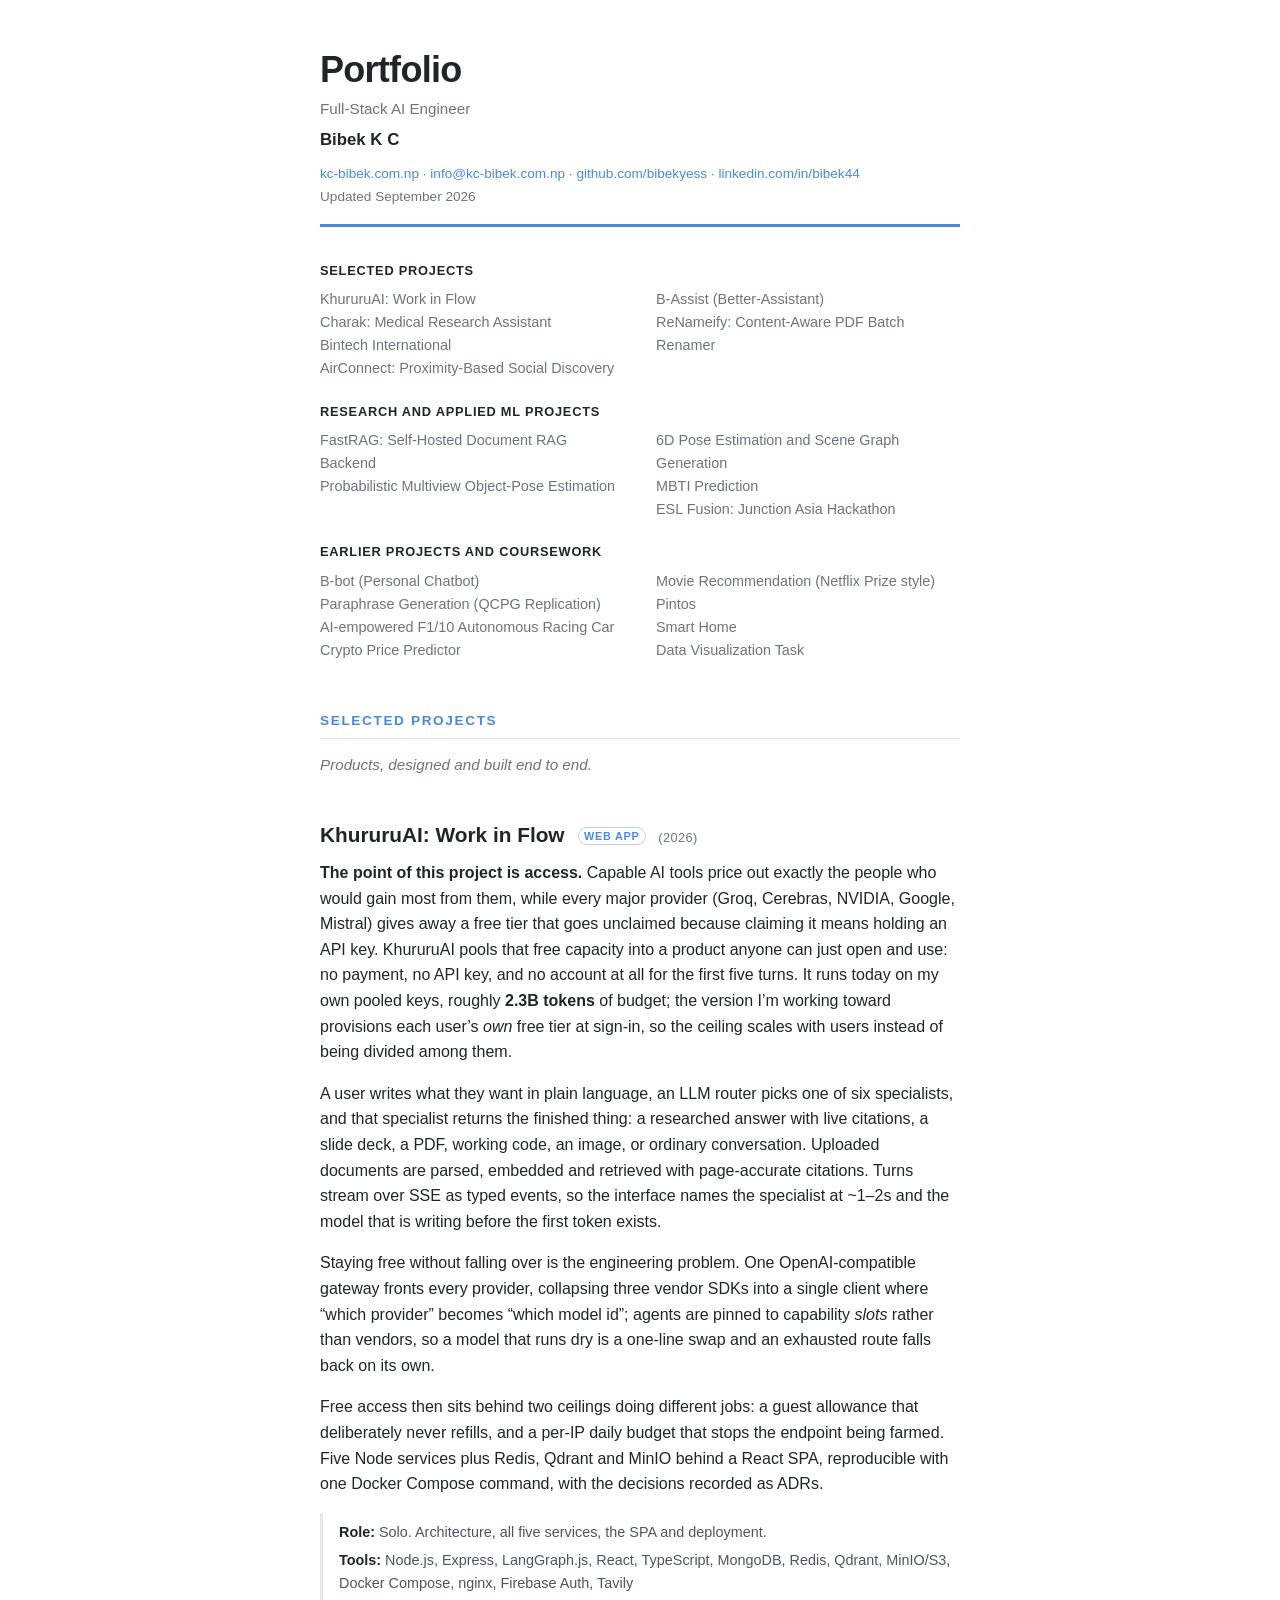
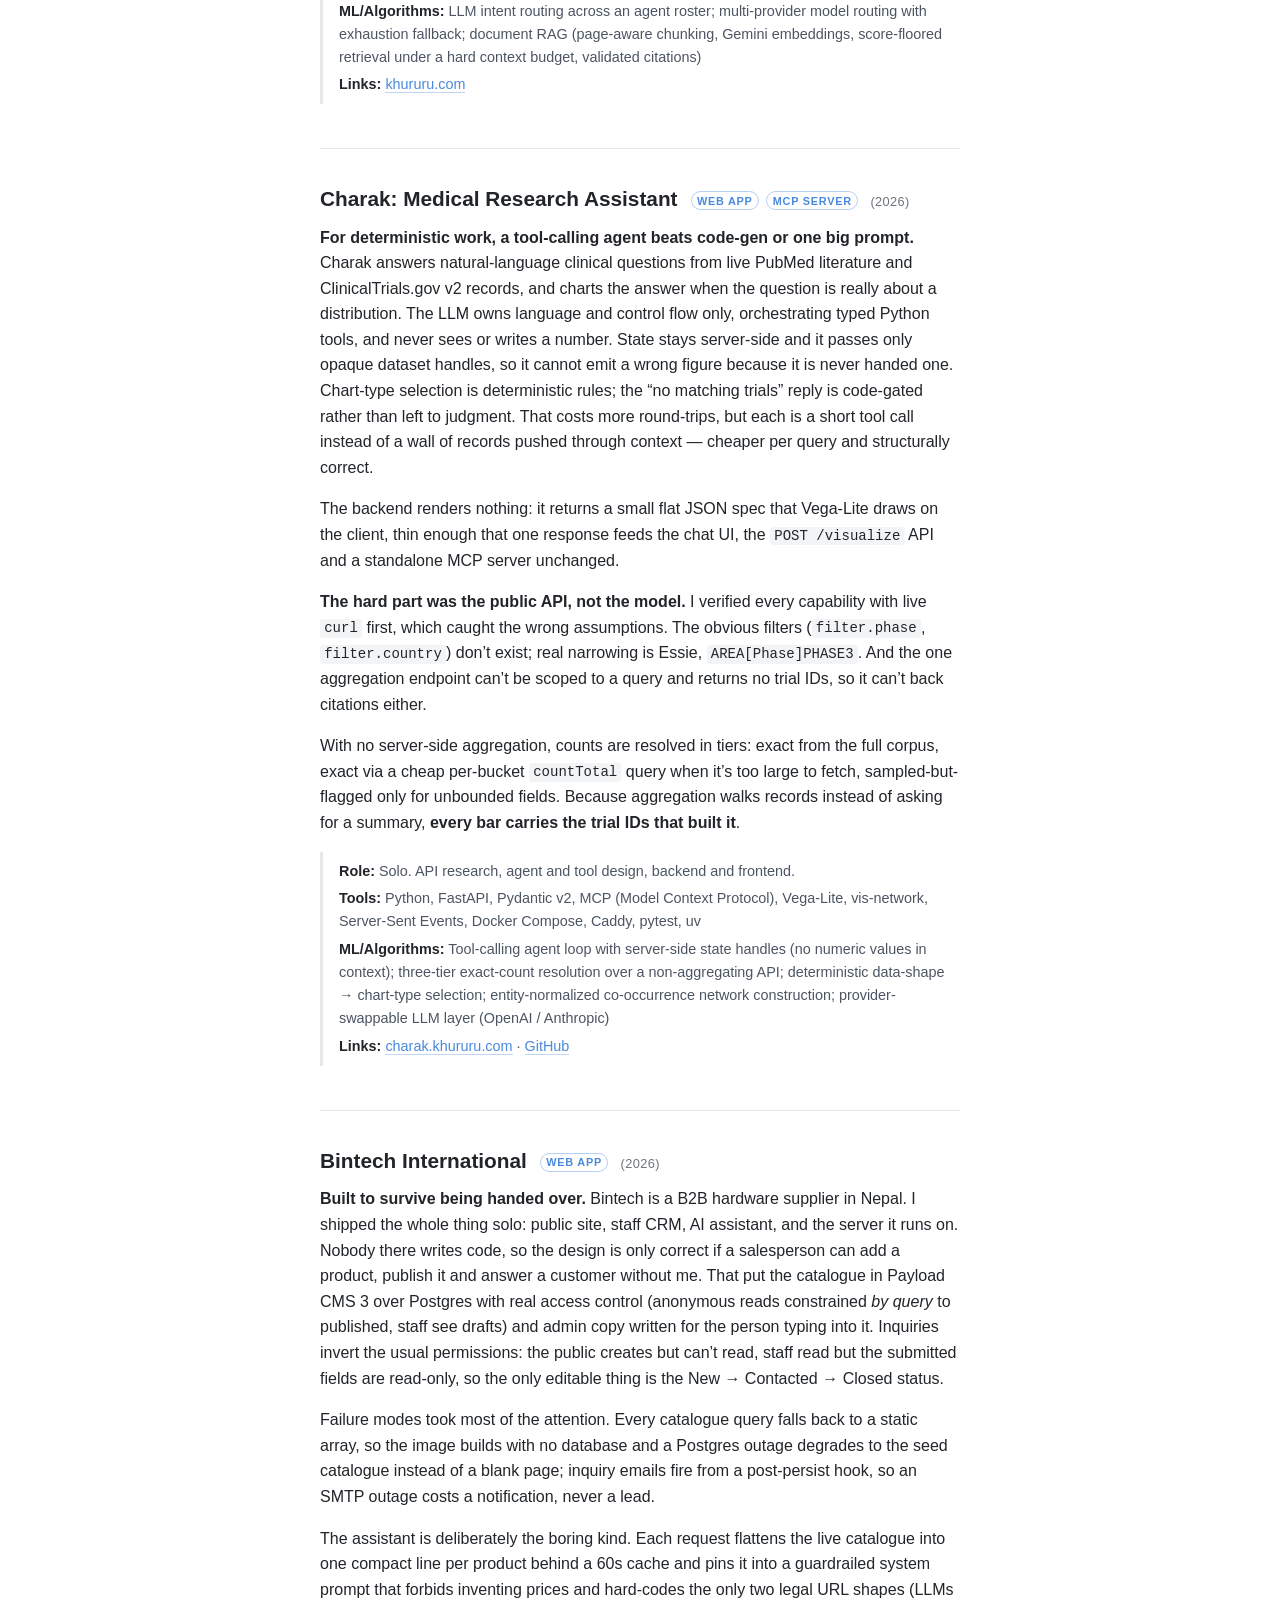
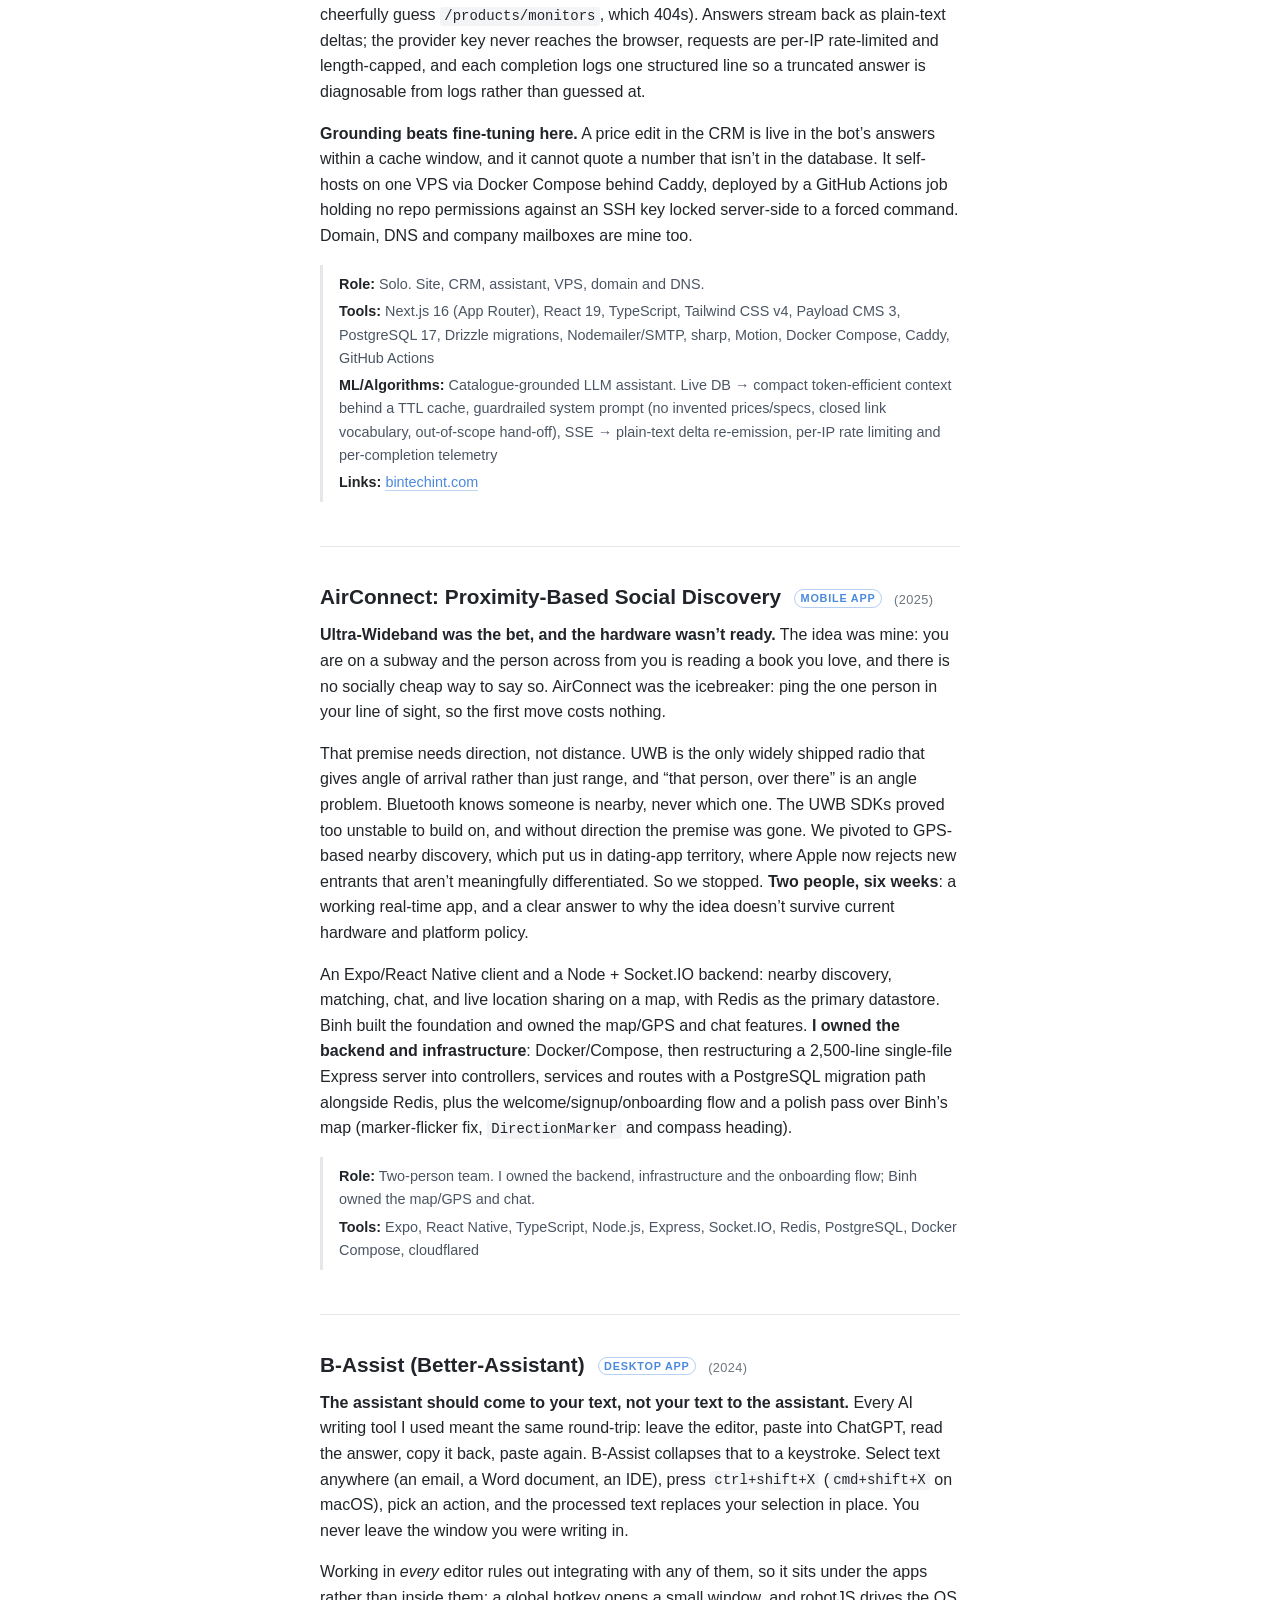
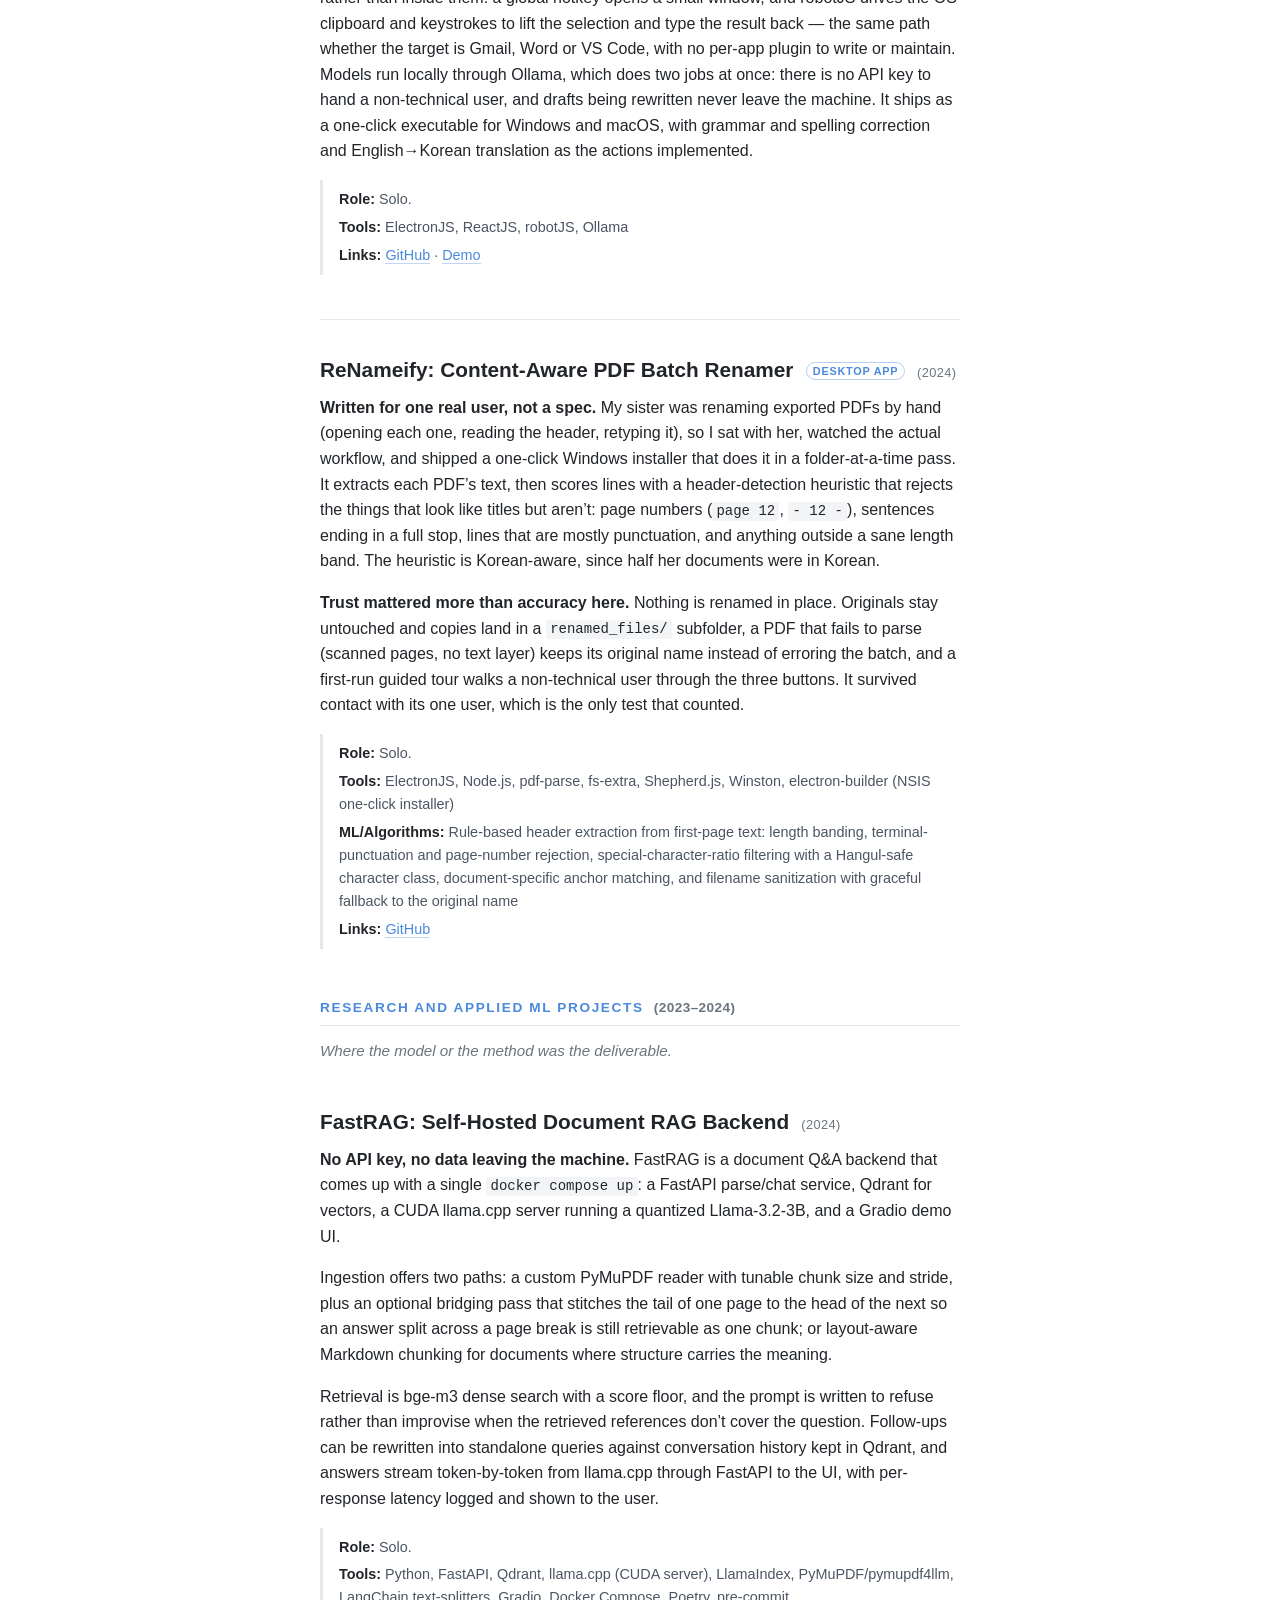
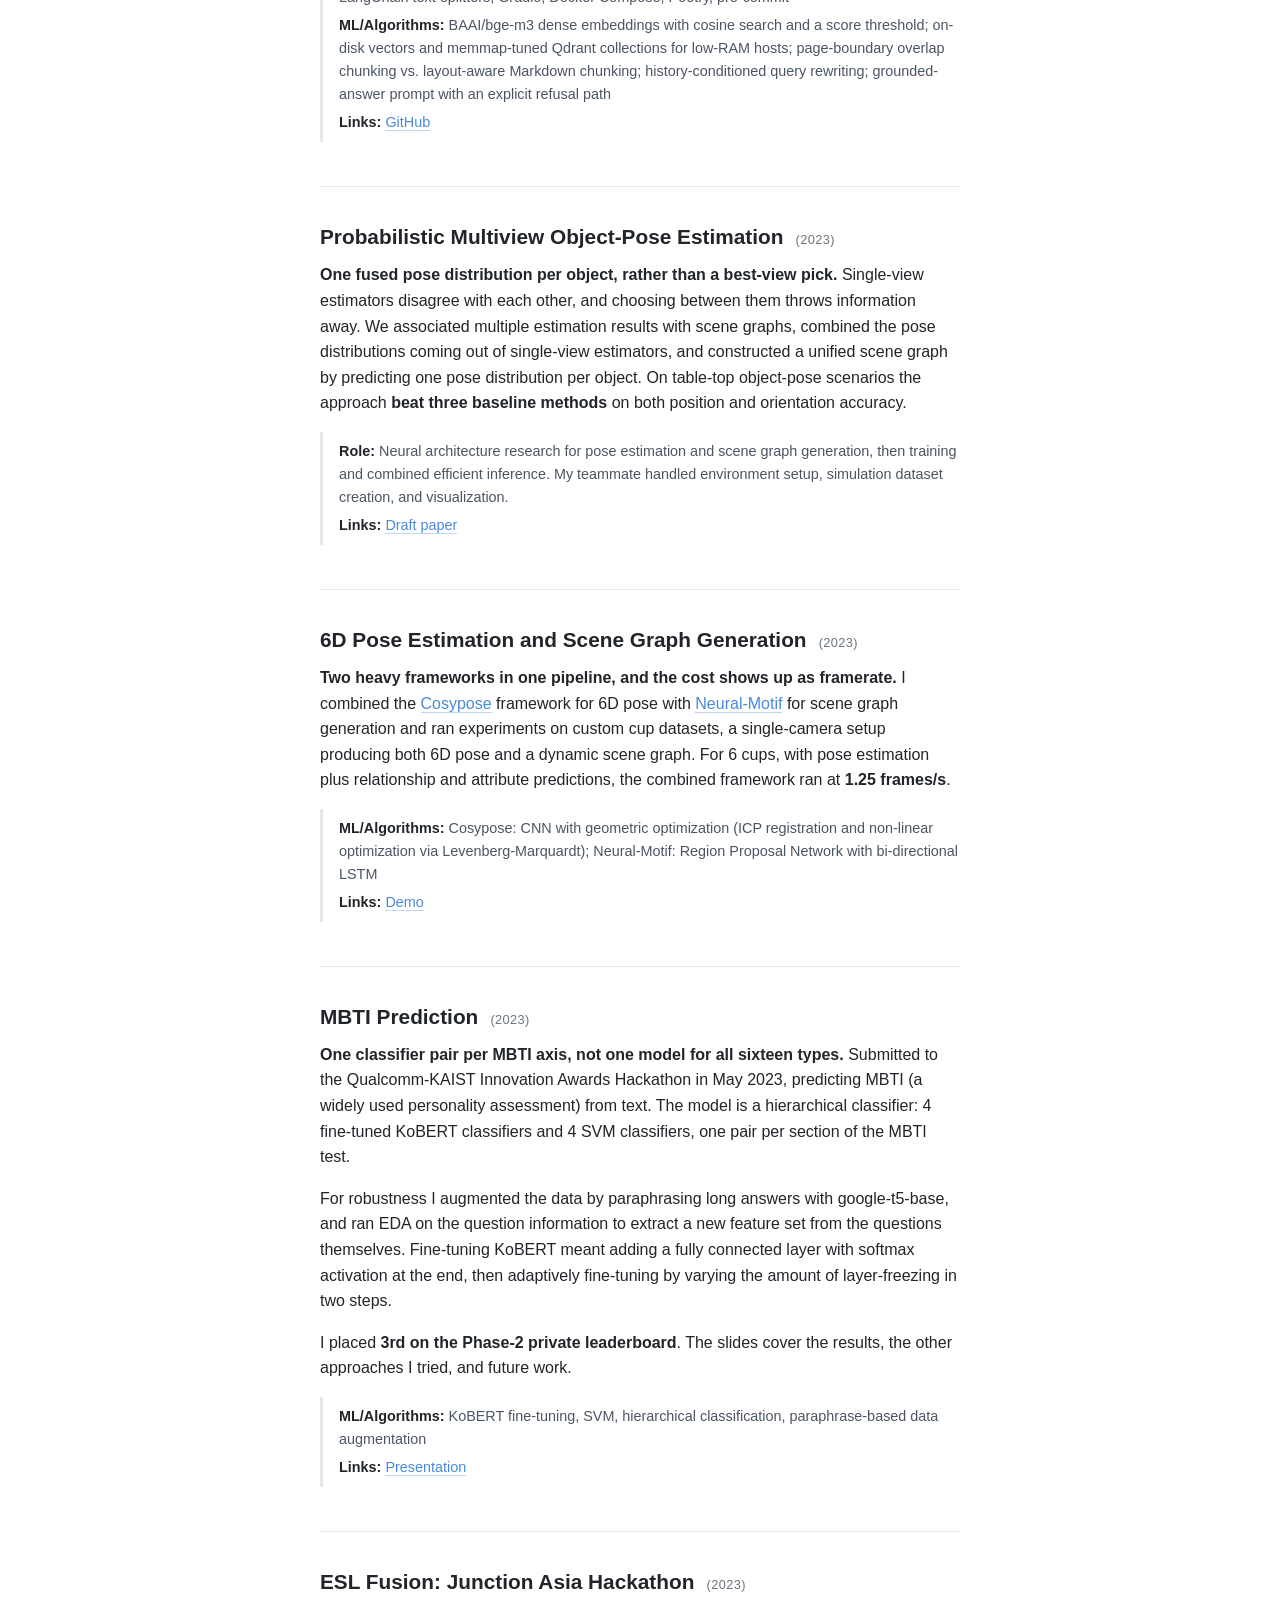
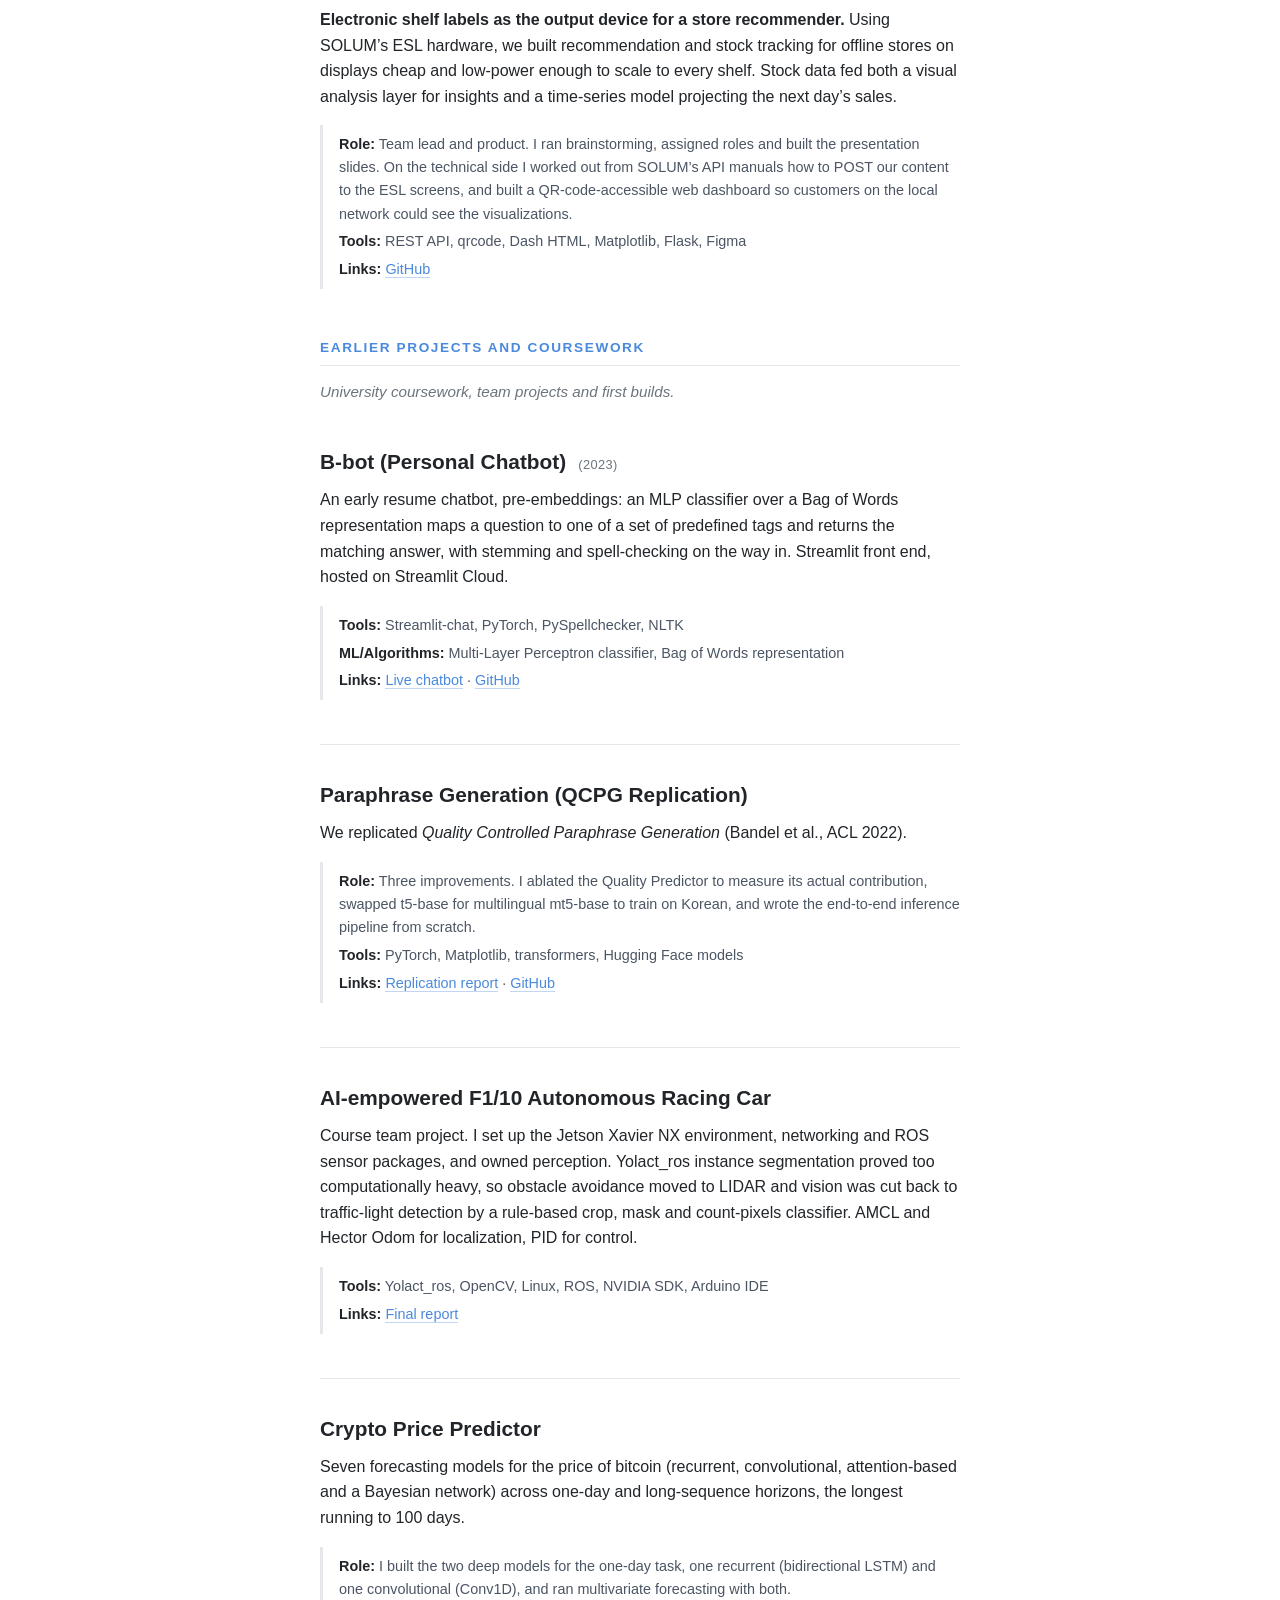
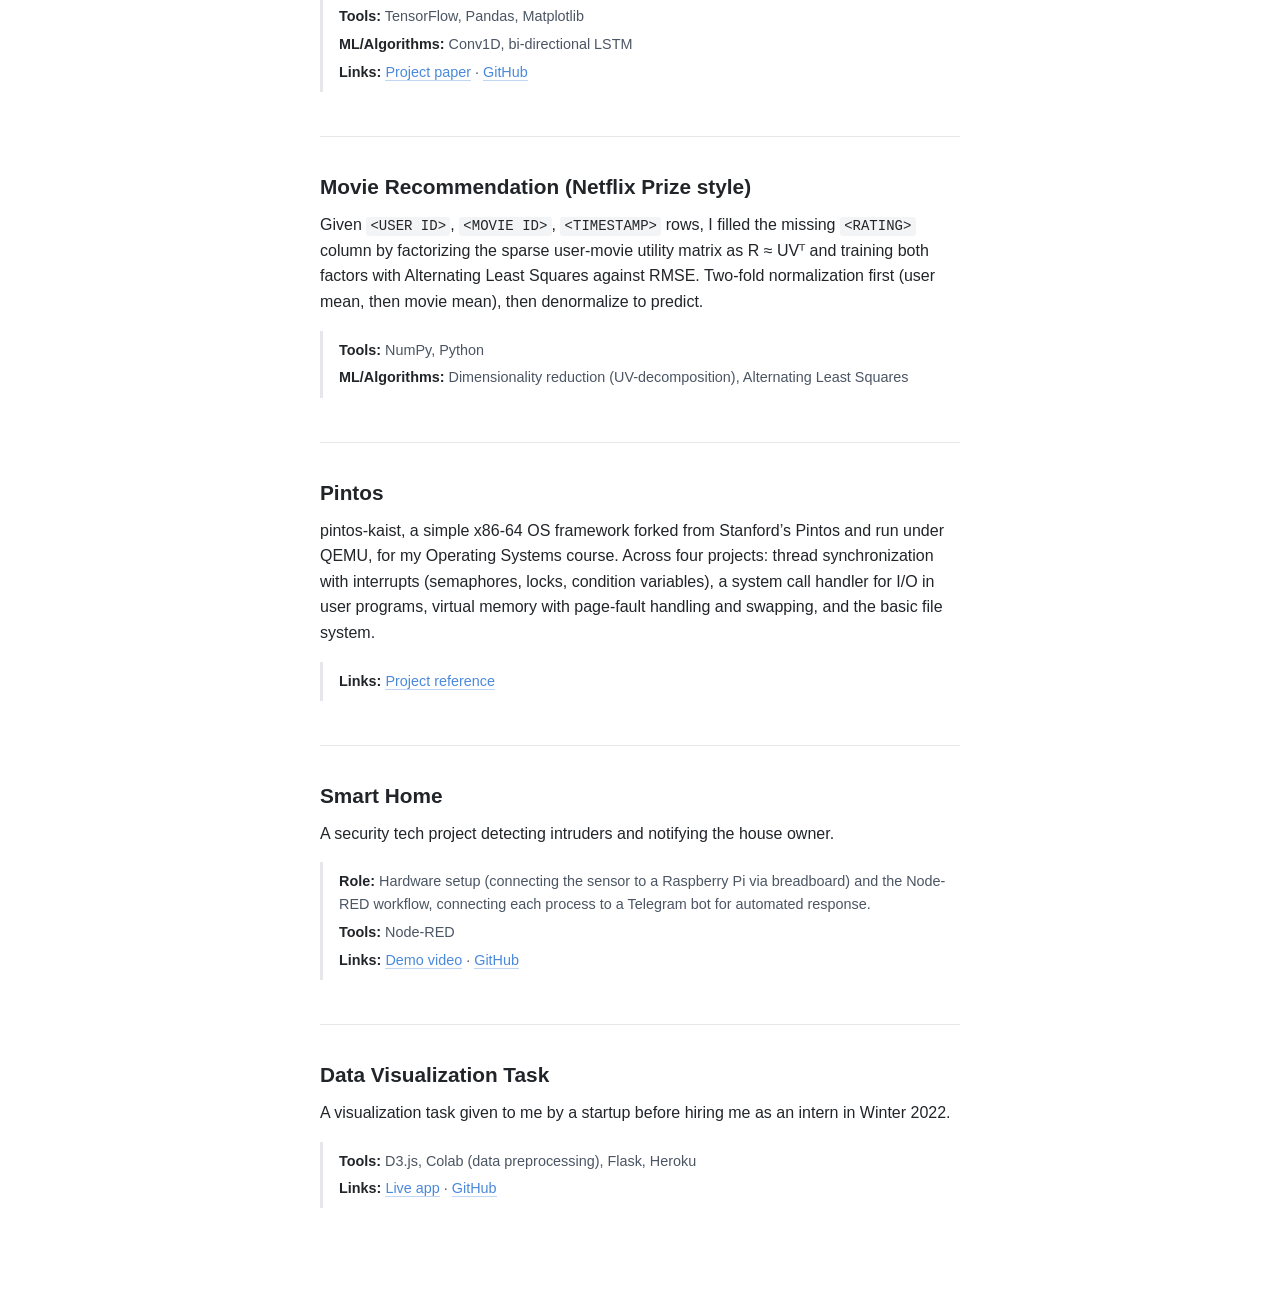
==== commit 88e550cb: "feat: rework portfolio structure, style guide and typography Restructure portfolio.md around a docum" ====
--- a/portfolio.html
+++ b/portfolio.html
@@ -31,53 +31,59 @@
 <body>
 <header id="title-block-header">
 <h1 class="title">Portfolio</h1>
-<p class="subtitle">Full-Stack AI Engineer · <a
-href="https://kc-bibek.com.np">kc-bibek.com.np</a></p>
+<p class="subtitle">Full-Stack AI Engineer</p>
 <p class="author">Bibek K C</p>
+<p class="date"><a href="https://kc-bibek.com.np">kc-bibek.com.np</a> ·
+<a
+href="mailto:info@kc-bibek.com.np"><span>info@kc-bibek.com.np</span></a>
+· <a href="https://github.com/bibekyess">github.com/bibekyess</a> · <a
+href="https://www.linkedin.com/in/bibek44">linkedin.com/in/bibek44</a><br />Updated
+September 2026</p>
 </header>
 <nav id="TOC" role="doc-toc">
 <ul>
 <li><a href="#selected-projects" id="toc-selected-projects">Selected
 Projects</a>
 <ul>
-<li><a href="#khururuai--work-in-flow-web-platform--2026"
-id="toc-khururuai--work-in-flow-web-platform--2026">KhururuAI — Work in
-Flow <span class="year">(Web platform · 2026)</span></a></li>
+<li><a href="#khururuai-work-in-flow-web-app-2026"
+id="toc-khururuai-work-in-flow-web-app-2026">KhururuAI: Work in Flow
+<span class="tag">Web app</span>
+<span class="year">(2026)</span></a></li>
+<li><a href="#charak-medical-research-assistant-web-appmcp-server-2026"
+id="toc-charak-medical-research-assistant-web-appmcp-server-2026">Charak:
+Medical Research Assistant <span class="tag">Web
+app</span><span class="tag">MCP server</span>
+<span class="year">(2026)</span></a></li>
+<li><a href="#bintech-international-web-app-2026"
+id="toc-bintech-international-web-app-2026">Bintech International
+<span class="tag">Web app</span>
+<span class="year">(2026)</span></a></li>
 <li><a
-href="#charak--medical-research-assistant-web-app--mcp-server--2026"
-id="toc-charak--medical-research-assistant-web-app--mcp-server--2026">Charak
-— Medical Research Assistant <span class="year">(Web app + MCP server ·
-2026)</span></a></li>
-<li><a href="#bintech-international-website--crm--2026"
-id="toc-bintech-international-website--crm--2026">Bintech International
-<span class="year">(Website + CRM · 2026)</span></a></li>
+href="#airconnect-proximity-based-social-discovery-mobile-app-2025"
+id="toc-airconnect-proximity-based-social-discovery-mobile-app-2025">AirConnect:
+Proximity-Based Social Discovery <span class="tag">Mobile app</span>
+<span class="year">(2025)</span></a></li>
+<li><a href="#b-assist-better-assistant-desktop-app-2024"
+id="toc-b-assist-better-assistant-desktop-app-2024">B-Assist
+(Better-Assistant) <span class="tag">Desktop app</span>
+<span class="year">(2024)</span></a></li>
 <li><a
-href="#airconnect--proximity-based-social-discovery-mobile-app--2025"
-id="toc-airconnect--proximity-based-social-discovery-mobile-app--2025">AirConnect
-— Proximity-Based Social Discovery <span class="year">(Mobile app ·
-2025)</span></a></li>
-<li><a href="#b-assist-better-assistant-desktop-app-windowsmacos--2024"
-id="toc-b-assist-better-assistant-desktop-app-windowsmacos--2024">B-Assist
-(Better-Assistant) <span class="year">(Desktop app, Windows/macOS ·
-2024)</span></a></li>
-<li><a
-href="#renameify--content-aware-pdf-batch-renamer-desktop-app-windows--2024"
-id="toc-renameify--content-aware-pdf-batch-renamer-desktop-app-windows--2024">ReNameify
-— Content-Aware PDF Batch Renamer <span class="year">(Desktop app,
-Windows · 2024)</span></a></li>
+href="#renameify-content-aware-pdf-batch-renamer-desktop-app-2024"
+id="toc-renameify-content-aware-pdf-batch-renamer-desktop-app-2024">ReNameify:
+Content-Aware PDF Batch Renamer <span class="tag">Desktop app</span>
+<span class="year">(2024)</span></a></li>
 </ul></li>
 <li><a href="#research-and-applied-ml-projects-20232024"
 id="toc-research-and-applied-ml-projects-20232024">Research and Applied
 ML Projects <span class="year">(2023–2024)</span></a>
 <ul>
-<li><a href="#fastrag--self-hosted-document-rag-backend-2024"
-id="toc-fastrag--self-hosted-document-rag-backend-2024">FastRAG —
+<li><a href="#fastrag-self-hosted-document-rag-backend-2024"
+id="toc-fastrag-self-hosted-document-rag-backend-2024">FastRAG:
 Self-Hosted Document RAG Backend
 <span class="year">(2024)</span></a></li>
-<li><a
-href="#research-on-probabilistic-multiview-object-pose-estimation-2023"
-id="toc-research-on-probabilistic-multiview-object-pose-estimation-2023">Research
-on Probabilistic Multiview Object-Pose Estimation
+<li><a href="#probabilistic-multiview-object-pose-estimation-2023"
+id="toc-probabilistic-multiview-object-pose-estimation-2023">Probabilistic
+Multiview Object-Pose Estimation
 <span class="year">(2023)</span></a></li>
 <li><a href="#6d-pose-estimation-and-scene-graph-generation-2023"
 id="toc-6d-pose-estimation-and-scene-graph-generation-2023">6D Pose
@@ -85,17 +91,17 @@
 <span class="year">(2023)</span></a></li>
 <li><a href="#mbti-prediction-2023" id="toc-mbti-prediction-2023">MBTI
 Prediction <span class="year">(2023)</span></a></li>
-<li><a href="#esl-fusion--junction-asia-hackathon-2023"
-id="toc-esl-fusion--junction-asia-hackathon-2023">ESL Fusion — Junction
+<li><a href="#esl-fusion-junction-asia-hackathon-2023"
+id="toc-esl-fusion-junction-asia-hackathon-2023">ESL Fusion: Junction
 Asia Hackathon <span class="year">(2023)</span></a></li>
+</ul></li>
+<li><a href="#earlier-projects-and-coursework"
+id="toc-earlier-projects-and-coursework">Earlier Projects and
+Coursework</a>
+<ul>
 <li><a href="#b-bot-personal-chatbot-2023"
 id="toc-b-bot-personal-chatbot-2023">B-bot (Personal Chatbot)
 <span class="year">(2023)</span></a></li>
-</ul></li>
-<li><a href="#earlier-projects-and-coursework-2022"
-id="toc-earlier-projects-and-coursework-2022">Earlier Projects and
-Coursework <span class="year">(≤2022)</span></a>
-<ul>
 <li><a href="#paraphrase-generation-qcpg-replication"
 id="toc-paraphrase-generation-qcpg-replication">Paraphrase Generation
 (QCPG Replication)</a></li>
@@ -107,11 +113,8 @@
 <li><a href="#movie-recommendation-netflix-prize-style"
 id="toc-movie-recommendation-netflix-prize-style">Movie Recommendation
 (Netflix Prize style)</a></li>
-<li><a href="#lecture-summarizer" id="toc-lecture-summarizer">Lecture
-Summarizer</a></li>
 <li><a href="#pintos" id="toc-pintos">Pintos</a></li>
 <li><a href="#smart-home" id="toc-smart-home">Smart Home</a></li>
-<li><a href="#data-cleanup" id="toc-data-cleanup">Data Cleanup</a></li>
 <li><a href="#data-visualization-task"
 id="toc-data-visualization-task">Data Visualization Task</a></li>
 </ul></li>
@@ -126,44 +129,74 @@
 Earlier Projects and Coursework. A new project goes in the section its artifact fits,
 not the one its year suggests.
 
-Template for a new project — copy this block, keep the field order, drop fields that
+Template for a new project. Copy this block, keep the field order, drop fields that
 don't apply. The HTML comment is metadata: it never appears in the HTML or the PDF.
 
-## Project Name <span class="year">(Web app · 2026)</span>
+## Project Name <span class="tag">Web app</span> <span class="year">(2026)</span>
 <!~~ year: 2026 | tags: tag-one, tag-two | featured: true ~~>
 
-The span is what actually renders; the comment below it is metadata only. In Selected
-Projects the span also carries the form factor — Web app / Web platform / Mobile app /
-Desktop app, Windows — because that section is about shipped products; the other two
-sections carry the year alone. Keep the year in sync with the comment, and drop the span
-entirely for a project whose year is still unknown (`year: ?`).
-
-One or two paragraphs of prose. What it is, what you did, what came out of it.
-
+The spans are what actually render; the comment below them is metadata only. Keep the
+year in sync with the comment, and drop the year span entirely for a project whose
+year is still unknown (`year: ?`).
+
+Selected Projects carries a form-factor badge as well, because that section is about
+shipped products; the other two sections carry the year alone. The badge vocabulary is
+a closed set of four, and stays a closed set:
+
+    Web app · Mobile app · Desktop app · MCP server
+
+Two words is the ceiling. Longer than that and it stops reading as a badge and starts
+reading as a subtitle, so platform and shape detail ("Windows and macOS", "site plus
+CRM") belong in the prose, not in the pill. A project genuinely shipping two artifacts
+takes two badges, written adjacent with no space between the spans so the CSS margin
+alone sets the gap. Say "Web app", not "Web platform": platform implies an API or SDK
+others build on, and invites a question there's no answer to. Don't say "Win32":
+these are Electron apps, and the term is both wrong and dated.
+
+House style, so the three sections read as one document:
+
+  * Every project in Selected Projects and Research opens with ONE bold thesis
+    sentence: an engineering decision or a finding, never a credit claim. Projects in
+    Earlier Projects open with no bold lead at all.
+  * No paragraph over ~120 words. Split at the next idea; a wall of text loses the
+    30-second skim no matter how good the sentences are.
+  * Bold = a thesis or a hard number. Italic = the one word carrying a distinction.
+    Never bold a tool name, that is what the Tools row is for.
+  * Earlier Projects entries stay under ~60 words including the Role line. That
+    section exists to show breadth, not to be read.
+  * At least one concrete number per Selected project.
+  * A colon separates a project name from its tagline, never an em dash.
+  * Em dashes are rationed: a handful in the whole document, none of them
+    decorative. At any real density they read as machine-written, and the
+    substitute is almost always a comma, a colon, or a full stop. Note the build
+    runs pandoc with `+smart`, so a literal `---` in this file becomes one too.
+
+One to three paragraphs of prose. What it is, what you did, what came out of it.
+
+- **Role:** Solo, or name the split on a team project. Stated on every Selected project.
 - **Tools:** comma, separated, list
 - **ML/Algorithms:** only if there's a real algorithm worth naming
-- **Role:** only for team projects — say what was yours
 - **Links:** [Label](url) · [Label](url)
 -->
 
 <h1 id="selected-projects">Selected Projects</h1>
 <p><em>Products, designed and built end to end.</em></p>
-<h2 id="khururuai--work-in-flow-web-platform--2026">KhururuAI — Work in
-Flow <span class="year">(Web platform · 2026)</span></h2>
+<h2 id="khururuai-work-in-flow-web-app-2026">KhururuAI: Work in Flow
+<span class="tag">Web app</span> <span class="year">(2026)</span></h2>
 <!-- year: 2026 | tags: agentic-ai, llm, platform, langgraph, rag, microservices | featured: true -->
 
 <p><strong>The point of this project is access.</strong> Capable AI
 tools price out exactly the people who would gain most from them, while
-every major provider — Groq, Cerebras, NVIDIA, Google, Mistral — gives
+every major provider (Groq, Cerebras, NVIDIA, Google, Mistral) gives
 away a free tier that goes unclaimed because claiming it means holding
-an API key. KhururuAI pools that free capacity into a platform anyone
-can just open and use: no payment, no API key, and no account at all for
-the first five turns. It runs today on my own pooled keys, roughly
-<strong>2.3B tokens</strong> of budget; the version I'm working toward
-provisions each user's <em>own</em> free tier at sign-in, so the ceiling
+an API key. KhururuAI pools that free capacity into a product anyone can
+just open and use: no payment, no API key, and no account at all for the
+first five turns. It runs today on my own pooled keys, roughly
+<strong>2.3B tokens</strong> of budget; the version I’m working toward
+provisions each user’s <em>own</em> free tier at sign-in, so the ceiling
 scales with users instead of being divided among them.</p>
 <p>A user writes what they want in plain language, an LLM router picks
-one of six specialists, and that specialist returns the finished thing —
+one of six specialists, and that specialist returns the finished thing:
 a researched answer with live citations, a slide deck, a PDF, working
 code, an image, or ordinary conversation. Uploaded documents are parsed,
 embedded and retrieved with page-accurate citations. Turns stream over
@@ -171,60 +204,67 @@
 the model that is writing before the first token exists.</p>
 <p>Staying free without falling over is the engineering problem. One
 OpenAI-compatible gateway fronts every provider, collapsing three vendor
-SDKs into a single client where "which provider" becomes "which model
-id"; agents are pinned to capability <em>slots</em> rather than vendors,
+SDKs into a single client where “which provider” becomes “which model
+id”; agents are pinned to capability <em>slots</em> rather than vendors,
 so a model that runs dry is a one-line swap and an exhausted route falls
-back on its own. Free access sits behind two ceilings doing different
-jobs — a guest allowance that deliberately never refills, and a per-IP
-daily budget that stops the endpoint being farmed. Five Node services
-plus Redis, Qdrant and MinIO behind a React SPA, reproducible with one
-Docker Compose command, with the decisions recorded as ADRs.</p>
-<ul>
+back on its own.</p>
+<p>Free access then sits behind two ceilings doing different jobs: a
+guest allowance that deliberately never refills, and a per-IP daily
+budget that stops the endpoint being farmed. Five Node services plus
+Redis, Qdrant and MinIO behind a React SPA, reproducible with one Docker
+Compose command, with the decisions recorded as ADRs.</p>
+<ul>
+<li><strong>Role:</strong> Solo. Architecture, all five services, the
+SPA and deployment.</li>
 <li><strong>Tools:</strong> Node.js, Express, LangGraph.js, React,
 TypeScript, MongoDB, Redis, Qdrant, MinIO/S3, Docker Compose, nginx,
 Firebase Auth, Tavily</li>
 <li><strong>ML/Algorithms:</strong> LLM intent routing across an agent
 roster; multi-provider model routing with exhaustion fallback; document
-RAG — page-aware chunking, Gemini embeddings, score-floored retrieval
-under a hard context budget, validated citations</li>
+RAG (page-aware chunking, Gemini embeddings, score-floored retrieval
+under a hard context budget, validated citations)</li>
 <li><strong>Links:</strong> <a
 href="https://khururu.com">khururu.com</a></li>
 </ul>
 <h2
-id="charak--medical-research-assistant-web-app--mcp-server--2026">Charak
-— Medical Research Assistant <span class="year">(Web app + MCP server ·
-2026)</span></h2>
+id="charak-medical-research-assistant-web-appmcp-server-2026">Charak:
+Medical Research Assistant <span class="tag">Web
+app</span><span class="tag">MCP server</span>
+<span class="year">(2026)</span></h2>
 <!-- year: 2026 | tags: agentic-ai, llm, tool-calling, retrieval, data-viz, mcp, fastapi | featured: true -->
 
-<p>Charak answers natural-language clinical questions from live
-<strong>PubMed</strong> literature and <strong>ClinicalTrials.gov
-v2</strong> records, and charts the answer when the question is really
-about a distribution. The hard part was the public API, not the model. I
+<p><strong>For deterministic work, a tool-calling agent beats code-gen
+or one big prompt.</strong> Charak answers natural-language clinical
+questions from live PubMed literature and ClinicalTrials.gov v2 records,
+and charts the answer when the question is really about a distribution.
+The LLM owns language and control flow only, orchestrating typed Python
+tools, and never sees or writes a number. State stays server-side and it
+passes only opaque dataset handles, so it cannot emit a wrong figure
+because it is never handed one. Chart-type selection is deterministic
+rules; the “no matching trials” reply is code-gated rather than left to
+judgment. That costs more round-trips, but each is a short tool call
+instead of a wall of records pushed through context — cheaper per query
+and structurally correct.</p>
+<p>The backend renders nothing: it returns a small flat JSON spec that
+Vega-Lite draws on the client, thin enough that one response feeds the
+chat UI, the <code>POST /visualize</code> API and a standalone MCP
+server unchanged.</p>
+<p><strong>The hard part was the public API, not the model.</strong> I
 verified every capability with live <code>curl</code> first, which
-caught the wrong assumptions: the obvious filters
-(<code>filter.phase</code>, <code>filter.country</code>) don't exist —
-real narrowing is Essie, <code>AREA[Phase]PHASE3</code> — and the one
-aggregation endpoint can't be scoped to a query and returns no trial
-IDs, so it can't back citations either. With no server-side aggregation,
-counts are resolved in tiers: exact from the full corpus, exact via a
-cheap per-bucket <code>countTotal</code> query when it's too large to
-fetch, sampled-but-flagged only for unbounded fields. Because
-aggregation walks records instead of asking for a summary, every bar
-carries the trial IDs that built it.</p>
-<p><strong>For deterministic work, a tool-calling agent beats code-gen
-or one big prompt.</strong> The LLM owns language and control flow only,
-orchestrating typed Python tools, and never sees or writes a number —
-state stays server-side and it passes only opaque dataset handles, so it
-cannot emit a wrong figure because it is never handed one. Chart-type
-selection is deterministic rules; the "no matching trials" reply is
-code-gated rather than left to judgment. That costs more round-trips,
-but each is a short tool call instead of a wall of records pushed
-through context — cheaper per query and structurally correct. The
-backend renders nothing: it returns a small flat JSON spec that
-Vega-Lite draws on the client, thin enough that one response feeds the
-chat UI, the <code>POST /visualize</code> API and a standalone
-<strong>MCP server</strong> unchanged.</p>
-<ul>
+caught the wrong assumptions. The obvious filters
+(<code>filter.phase</code>, <code>filter.country</code>) don’t exist;
+real narrowing is Essie, <code>AREA[Phase]PHASE3</code>. And the one
+aggregation endpoint can’t be scoped to a query and returns no trial
+IDs, so it can’t back citations either.</p>
+<p>With no server-side aggregation, counts are resolved in tiers: exact
+from the full corpus, exact via a cheap per-bucket
+<code>countTotal</code> query when it’s too large to fetch,
+sampled-but-flagged only for unbounded fields. Because aggregation walks
+records instead of asking for a summary, <strong>every bar carries the
+trial IDs that built it</strong>.</p>
+<ul>
+<li><strong>Role:</strong> Solo. API research, agent and tool design,
+backend and frontend.</li>
 <li><strong>Tools:</strong> Python, FastAPI, Pydantic v2, MCP (Model
 Context Protocol), Vega-Lite, vis-network, Server-Sent Events, Docker
 Compose, Caddy, pytest, uv</li>
@@ -238,26 +278,26 @@
 href="https://charak.khururu.com">charak.khururu.com</a> · <a
 href="https://github.com/bibekyess/Query-to-Visualization">GitHub</a></li>
 </ul>
-<h2 id="bintech-international-website--crm--2026">Bintech International
-<span class="year">(Website + CRM · 2026)</span></h2>
+<h2 id="bintech-international-web-app-2026">Bintech International
+<span class="tag">Web app</span> <span class="year">(2026)</span></h2>
 <!-- year: 2026 | tags: full-stack, nextjs, payload-cms, llm, self-hosted, devops | featured: true -->
 
 <p><strong>Built to survive being handed over.</strong> Bintech is a B2B
-hardware supplier in Nepal; I shipped the whole thing solo — public
-site, staff CRM, AI assistant, and the server it runs on. Nobody there
-writes code, so the design is only correct if a salesperson can add a
-product, publish it and answer a customer without me. That put the
-catalogue in <strong>Payload CMS 3</strong> over Postgres with real
-access control (anonymous reads constrained <em>by query</em> to
-published, staff see drafts) and admin copy written for the person
-typing into it. Inquiries invert the usual permissions — the public
-creates but can't read, staff read but the submitted fields are
-read-only, so the only editable thing is the New → Contacted → Closed
-status. Failure modes took most of the attention: every catalogue query
-falls back to a static array, so the image builds with no database and a
-Postgres outage degrades to the seed catalogue instead of a blank page,
-and inquiry emails fire from a post-persist hook — an SMTP outage costs
-a notification, never a lead.</p>
+hardware supplier in Nepal. I shipped the whole thing solo: public site,
+staff CRM, AI assistant, and the server it runs on. Nobody there writes
+code, so the design is only correct if a salesperson can add a product,
+publish it and answer a customer without me. That put the catalogue in
+Payload CMS 3 over Postgres with real access control (anonymous reads
+constrained <em>by query</em> to published, staff see drafts) and admin
+copy written for the person typing into it. Inquiries invert the usual
+permissions: the public creates but can’t read, staff read but the
+submitted fields are read-only, so the only editable thing is the New →
+Contacted → Closed status.</p>
+<p>Failure modes took most of the attention. Every catalogue query falls
+back to a static array, so the image builds with no database and a
+Postgres outage degrades to the seed catalogue instead of a blank page;
+inquiry emails fire from a post-persist hook, so an SMTP outage costs a
+notification, never a lead.</p>
 <p>The assistant is deliberately the boring kind. Each request flattens
 the live catalogue into one compact line per product behind a 60s cache
 and pins it into a guardrailed system prompt that forbids inventing
@@ -266,20 +306,22 @@
 as plain-text deltas; the provider key never reaches the browser,
 requests are per-IP rate-limited and length-capped, and each completion
 logs one structured line so a truncated answer is diagnosable from logs
-rather than guessed at. <strong>Grounding beats fine-tuning
-here</strong> — a price edit in the CRM is live in the bot's answers
-within a cache window, and it cannot quote a number that isn't in the
-database. It self-hosts on one VPS via Docker Compose behind Caddy,
-deployed by a GitHub Actions job holding no repo permissions against an
-SSH key locked server-side to a forced command. Domain, DNS and company
-mailboxes are mine too.</p>
-<ul>
+rather than guessed at.</p>
+<p><strong>Grounding beats fine-tuning here.</strong> A price edit in
+the CRM is live in the bot’s answers within a cache window, and it
+cannot quote a number that isn’t in the database. It self-hosts on one
+VPS via Docker Compose behind Caddy, deployed by a GitHub Actions job
+holding no repo permissions against an SSH key locked server-side to a
+forced command. Domain, DNS and company mailboxes are mine too.</p>
+<ul>
+<li><strong>Role:</strong> Solo. Site, CRM, assistant, VPS, domain and
+DNS.</li>
 <li><strong>Tools:</strong> Next.js 16 (App Router), React 19,
 TypeScript, Tailwind CSS v4, Payload CMS 3, PostgreSQL 17, Drizzle
 migrations, Nodemailer/SMTP, sharp, Motion, Docker Compose, Caddy,
 GitHub Actions</li>
-<li><strong>ML/Algorithms:</strong> Catalogue-grounded LLM assistant —
-live DB → compact token-efficient context behind a TTL cache,
+<li><strong>ML/Algorithms:</strong> Catalogue-grounded LLM assistant.
+Live DB → compact token-efficient context behind a TTL cache,
 guardrailed system prompt (no invented prices/specs, closed link
 vocabulary, out-of-scope hand-off), SSE → plain-text delta re-emission,
 per-IP rate limiting and per-completion telemetry</li>
@@ -287,88 +329,102 @@
 href="https://bintechint.com">bintechint.com</a></li>
 </ul>
 <h2
-id="airconnect--proximity-based-social-discovery-mobile-app--2025">AirConnect
-— Proximity-Based Social Discovery <span class="year">(Mobile app ·
-2025)</span></h2>
+id="airconnect-proximity-based-social-discovery-mobile-app-2025">AirConnect:
+Proximity-Based Social Discovery <span class="tag">Mobile app</span>
+<span class="year">(2025)</span></h2>
 <!-- year: 2025 | tags: mobile, react-native, realtime, backend, redis, docker, product | featured: true -->
 
-<p><strong>The idea was mine.</strong> You are on a subway and the
-person across from you is reading a book you love, and there is no
-socially cheap way to say so. AirConnect was the icebreaker — ping the
-one person in your line of sight, so the first move costs nothing.</p>
-<p>The bet was <strong>Ultra-Wideband: the only widely shipped radio
-that gives angle of arrival, not just range</strong> — and "that person,
-over there" is an angle problem. Bluetooth knows someone is nearby,
-never which one. The UWB SDKs proved too unstable to build on, and
-without direction the premise was gone. We pivoted to GPS-based nearby
-discovery, which put us in dating-app territory — where <strong>Apple
-now rejects new entrants that aren't meaningfully
-differentiated</strong>. So we stopped. Two people, six weeks: a working
-real-time app, and a clear answer to why the idea doesn't survive
-current hardware and platform policy.</p>
-<p>An Expo/React Native client and a Node + Socket.IO backend — nearby
+<p><strong>Ultra-Wideband was the bet, and the hardware wasn’t
+ready.</strong> The idea was mine: you are on a subway and the person
+across from you is reading a book you love, and there is no socially
+cheap way to say so. AirConnect was the icebreaker: ping the one person
+in your line of sight, so the first move costs nothing.</p>
+<p>That premise needs direction, not distance. UWB is the only widely
+shipped radio that gives angle of arrival rather than just range, and
+“that person, over there” is an angle problem. Bluetooth knows someone
+is nearby, never which one. The UWB SDKs proved too unstable to build
+on, and without direction the premise was gone. We pivoted to GPS-based
+nearby discovery, which put us in dating-app territory, where Apple now
+rejects new entrants that aren’t meaningfully differentiated. So we
+stopped. <strong>Two people, six weeks</strong>: a working real-time
+app, and a clear answer to why the idea doesn’t survive current hardware
+and platform policy.</p>
+<p>An Expo/React Native client and a Node + Socket.IO backend: nearby
 discovery, matching, chat, and live location sharing on a map, with
 Redis as the primary datastore. Binh built the foundation and owned the
 map/GPS and chat features. <strong>I owned the backend and
-infrastructure</strong>: Docker/Compose, then <strong>restructuring a
-2,500-line single-file Express server into controllers, services and
-routes</strong> with a PostgreSQL migration path alongside Redis — plus
-the welcome/signup/onboarding flow and a polish pass over Binh's map
+infrastructure</strong>: Docker/Compose, then restructuring a 2,500-line
+single-file Express server into controllers, services and routes with a
+PostgreSQL migration path alongside Redis, plus the
+welcome/signup/onboarding flow and a polish pass over Binh’s map
 (marker-flicker fix, <code>DirectionMarker</code> and compass
 heading).</p>
 <ul>
+<li><strong>Role:</strong> Two-person team. I owned the backend,
+infrastructure and the onboarding flow; Binh owned the map/GPS and
+chat.</li>
 <li><strong>Tools:</strong> Expo, React Native, TypeScript, Node.js,
 Express, Socket.IO, Redis, PostgreSQL, Docker Compose, cloudflared</li>
 </ul>
-<h2
-id="b-assist-better-assistant-desktop-app-windowsmacos--2024">B-Assist
-(Better-Assistant) <span class="year">(Desktop app, Windows/macOS ·
-2024)</span></h2>
+<h2 id="b-assist-better-assistant-desktop-app-2024">B-Assist
+(Better-Assistant) <span class="tag">Desktop app</span>
+<span class="year">(2024)</span></h2>
 <!-- year: 2024 | tags: desktop-app, llm, electron, on-device | featured: true -->
 
-<p>Better-Assistant is a fun project, designed and developed to gain
-experience in building end-to-end, user-centric applications. The final
-product is a one-click executable that can be easily used by typical PC
-(win32/macOS) users. It integrates AI features into commonly used
-low-spec PCs, lowering the entry barrier for new contributors.
-Currently, it functions as a basic writing assistant, enhancing the
-writing experience by incorporating generative models into your
-preferred text editors. Future updates will extend its capabilities to
-include input audio processing (using Whisper) and screen understanding
-(using vision models).</p>
-<ul>
+<p><strong>The assistant should come to your text, not your text to the
+assistant.</strong> Every AI writing tool I used meant the same
+round-trip: leave the editor, paste into ChatGPT, read the answer, copy
+it back, paste again. B-Assist collapses that to a keystroke. Select
+text anywhere (an email, a Word document, an IDE), press
+<code>ctrl+shift+X</code> (<code>cmd+shift+X</code> on macOS), pick an
+action, and the processed text replaces your selection in place. You
+never leave the window you were writing in.</p>
+<p>Working in <em>every</em> editor rules out integrating with any of
+them, so it sits under the apps rather than inside them: a global hotkey
+opens a small window, and robotJS drives the OS clipboard and keystrokes
+to lift the selection and type the result back — the same path whether
+the target is Gmail, Word or VS Code, with no per-app plugin to write or
+maintain. Models run locally through Ollama, which does two jobs at
+once: there is no API key to hand a non-technical user, and drafts being
+rewritten never leave the machine. It ships as a one-click executable
+for Windows and macOS, with grammar and spelling correction and
+English→Korean translation as the actions implemented.</p>
+<ul>
+<li><strong>Role:</strong> Solo.</li>
 <li><strong>Tools:</strong> ElectronJS, ReactJS, robotJS, Ollama</li>
 <li><strong>Links:</strong> <a
 href="https://github.com/bibekyess/B-Assist">GitHub</a> · <a
 href="https://github.com/bibekyess/B-Assist/blob/main/src/assets/demo.gif">Demo</a></li>
 </ul>
 <h2
-id="renameify--content-aware-pdf-batch-renamer-desktop-app-windows--2024">ReNameify
-— Content-Aware PDF Batch Renamer <span class="year">(Desktop app,
-Windows · 2024)</span></h2>
+id="renameify-content-aware-pdf-batch-renamer-desktop-app-2024">ReNameify:
+Content-Aware PDF Batch Renamer <span class="tag">Desktop app</span>
+<span class="year">(2024)</span></h2>
 <!-- year: 2024 | tags: desktop-app, electron, pdf, heuristics, non-technical-users | featured: true -->
 
 <p><strong>Written for one real user, not a spec.</strong> My sister was
-renaming exported PDFs by hand — opening each one, reading the header,
-retyping it — so I sat with her, watched the actual workflow, and
+renaming exported PDFs by hand (opening each one, reading the header,
+retyping it), so I sat with her, watched the actual workflow, and
 shipped a one-click Windows installer that does it in a folder-at-a-time
-pass. It extracts each PDF's text, then scores lines with a
+pass. It extracts each PDF’s text, then scores lines with a
 header-detection heuristic that rejects the things that look like titles
-but aren't: page numbers (<code>page 12</code>, <code>- 12 -</code>),
+but aren’t: page numbers (<code>page 12</code>, <code>- 12 -</code>),
 sentences ending in a full stop, lines that are mostly punctuation, and
-anything outside a sane length band — Korean-aware, since half her
-documents were in Korean. <strong>Trust mattered more than accuracy
-here:</strong> nothing is renamed in place. Originals stay untouched and
-copies land in a <code>renamed_files/</code> subfolder, a PDF that fails
-to parse (scanned pages, no text layer) keeps its original name instead
-of erroring the batch, and a first-run guided tour walks a non-technical
+anything outside a sane length band. The heuristic is Korean-aware,
+since half her documents were in Korean.</p>
+<p><strong>Trust mattered more than accuracy here.</strong> Nothing is
+renamed in place. Originals stay untouched and copies land in a
+<code>renamed_files/</code> subfolder, a PDF that fails to parse
+(scanned pages, no text layer) keeps its original name instead of
+erroring the batch, and a first-run guided tour walks a non-technical
 user through the three buttons. It survived contact with its one user,
 which is the only test that counted.</p>
 <ul>
+<li><strong>Role:</strong> Solo.</li>
 <li><strong>Tools:</strong> ElectronJS, Node.js, pdf-parse, fs-extra,
 Shepherd.js, Winston, electron-builder (NSIS one-click installer)</li>
 <li><strong>ML/Algorithms:</strong> Rule-based header extraction from
-first-page text — length banding, terminal-punctuation and page-number
+first-page text: length banding, terminal-punctuation and page-number
 rejection, special-character-ratio filtering with a Hangul-safe
 character class, document-specific anchor matching, and filename
 sanitization with graceful fallback to the original name</li>
@@ -378,7 +434,7 @@
 <h1 id="research-and-applied-ml-projects-20232024">Research and Applied
 ML Projects <span class="year">(2023–2024)</span></h1>
 <p><em>Where the model or the method was the deliverable.</em></p>
-<h2 id="fastrag--self-hosted-document-rag-backend-2024">FastRAG —
+<h2 id="fastrag-self-hosted-document-rag-backend-2024">FastRAG:
 Self-Hosted Document RAG Backend <span class="year">(2024)</span></h2>
 <!-- year: 2024 | tags: rag, retrieval, fastapi, qdrant, llama-cpp, self-hosted, docker | featured: true -->
 
@@ -386,18 +442,20 @@
 a document Q&amp;A backend that comes up with a single
 <code>docker compose up</code>: a FastAPI parse/chat service, Qdrant for
 vectors, a CUDA llama.cpp server running a quantized Llama-3.2-3B, and a
-Gradio demo UI. Ingestion offers two paths — a custom PyMuPDF reader
-with tunable chunk size and stride, plus an optional bridging pass that
-stitches the tail of one page to the head of the next so an answer split
-across a page break is still retrievable as one chunk; or layout-aware
-Markdown chunking for documents where structure carries the meaning.
-Retrieval is bge-m3 dense search with a <strong>score floor</strong>,
-and the prompt is written to refuse rather than improvise when the
-retrieved references don't cover the question. Follow-ups can be
-rewritten into standalone queries against conversation history kept in
-Qdrant, and answers stream token-by-token from llama.cpp through FastAPI
-to the UI, with per-response latency logged and shown to the user.</p>
-<ul>
+Gradio demo UI.</p>
+<p>Ingestion offers two paths: a custom PyMuPDF reader with tunable
+chunk size and stride, plus an optional bridging pass that stitches the
+tail of one page to the head of the next so an answer split across a
+page break is still retrievable as one chunk; or layout-aware Markdown
+chunking for documents where structure carries the meaning.</p>
+<p>Retrieval is bge-m3 dense search with a score floor, and the prompt
+is written to refuse rather than improvise when the retrieved references
+don’t cover the question. Follow-ups can be rewritten into standalone
+queries against conversation history kept in Qdrant, and answers stream
+token-by-token from llama.cpp through FastAPI to the UI, with
+per-response latency logged and shown to the user.</p>
+<ul>
+<li><strong>Role:</strong> Solo.</li>
 <li><strong>Tools:</strong> Python, FastAPI, Qdrant, llama.cpp (CUDA
 server), LlamaIndex, PyMuPDF/pymupdf4llm, LangChain text-splitters,
 Gradio, Docker Compose, Poetry, pre-commit</li>
@@ -410,22 +468,21 @@
 href="https://github.com/bibekyess/FastRAG">GitHub</a></li>
 </ul>
 <h2
-id="research-on-probabilistic-multiview-object-pose-estimation-2023">Research
-on Probabilistic Multiview Object-Pose Estimation
-<span class="year">(2023)</span></h2>
+id="probabilistic-multiview-object-pose-estimation-2023">Probabilistic
+Multiview Object-Pose Estimation <span class="year">(2023)</span></h2>
 <!-- year: 2023 | tags: research, computer-vision, robotics, pose-estimation | featured: true -->
 
-<p>We proposed a novel probabilistic multiview object-pose estimation
-framework that associates multiple estimation results with scene graphs,
-combines pose distributions from single-view based estimators, and
-constructs a unified scene graph by predicting a unified pose
-distribution per object. We evaluated our method with table-top
-object-pose estimation scenarios and showed the proposed approach
-outperforms three baseline methods in terms of position and orientation
-accuracies.</p>
+<p><strong>One fused pose distribution per object, rather than a
+best-view pick.</strong> Single-view estimators disagree with each
+other, and choosing between them throws information away. We associated
+multiple estimation results with scene graphs, combined the pose
+distributions coming out of single-view estimators, and constructed a
+unified scene graph by predicting one pose distribution per object. On
+table-top object-pose scenarios the approach <strong>beat three baseline
+methods</strong> on both position and orientation accuracy.</p>
 <ul>
 <li><strong>Role:</strong> Neural architecture research for pose
-estimation and scene graph generation, followed by training and combined
+estimation and scene graph generation, then training and combined
 efficient inference. My teammate handled environment setup, simulation
 dataset creation, and visualization.</li>
 <li><strong>Links:</strong> <a
@@ -436,18 +493,20 @@
 <span class="year">(2023)</span></h2>
 <!-- year: 2023 | tags: computer-vision, robotics, pose-estimation | featured: true -->
 
-<p>I used the <a
+<p><strong>Two heavy frameworks in one pipeline, and the cost shows up
+as framerate.</strong> I combined the <a
 href="https://arxiv.org/pdf/2008.08465.pdf">Cosypose</a> framework for
-6D pose and the <a
-href="https://arxiv.org/pdf/2002.11949.pdf">Neural-Motif</a> framework
-for SGG, and performed experiments on custom cup datasets. This was done
-for a single-camera setup, estimating 6D pose and generating a dynamic
-scene graph. For 6 cups, with 6D pose estimation plus relationship and
-attribute predictions, the combined framework ran at 1.25 frames/s.</p>
-<ul>
-<li><strong>ML/Algorithms:</strong> Cosypose — CNN with geometric
+6D pose with <a
+href="https://arxiv.org/pdf/2002.11949.pdf">Neural-Motif</a> for scene
+graph generation and ran experiments on custom cup datasets, a
+single-camera setup producing both 6D pose and a dynamic scene graph.
+For 6 cups, with pose estimation plus relationship and attribute
+predictions, the combined framework ran at <strong>1.25
+frames/s</strong>.</p>
+<ul>
+<li><strong>ML/Algorithms:</strong> Cosypose: CNN with geometric
 optimization (ICP registration and non-linear optimization via
-Levenberg-Marquardt); Neural-Motif — Region Proposal Network with
+Levenberg-Marquardt); Neural-Motif: Region Proposal Network with
 bi-directional LSTM</li>
 <li><strong>Links:</strong> <a
 href="https://tinyurl.com/pose-sgg-demo">Demo</a></li>
@@ -456,68 +515,59 @@
 <span class="year">(2023)</span></h2>
 <!-- year: 2023 | tags: nlp, classification, hackathon, bert | featured: true -->
 
-<p>Submitted to the Qualcomm-KAIST Innovation Awards Hackathon in May
-2023. In this work I predicted MBTI, a widely used personality
-assessment tool, from text data. My proposed model is a hierarchical
-classifier-based approach with 4 fine-tuned KoBERT classifiers and 4 SVM
-classifiers, one pair per section of the MBTI test. To improve
-robustness I employed a data augmentation technique, paraphrasing long
-answers using google-t5-base. I performed EDA on the question
-information and extracted meaningful information to create a new set of
-features from the questions. For fine-tuning KoBERT, a fully connected
-layer with softmax activation was added at the end, and I adaptively
-fine-tuned the model by varying the amount of layer-freezing in two
+<p><strong>One classifier pair per MBTI axis, not one model for all
+sixteen types.</strong> Submitted to the Qualcomm-KAIST Innovation
+Awards Hackathon in May 2023, predicting MBTI (a widely used personality
+assessment) from text. The model is a hierarchical classifier: 4
+fine-tuned KoBERT classifiers and 4 SVM classifiers, one pair per
+section of the MBTI test.</p>
+<p>For robustness I augmented the data by paraphrasing long answers with
+google-t5-base, and ran EDA on the question information to extract a new
+feature set from the questions themselves. Fine-tuning KoBERT meant
+adding a fully connected layer with softmax activation at the end, then
+adaptively fine-tuning by varying the amount of layer-freezing in two
 steps.</p>
-<p>The overall results were satisfactory and I secured <strong>3rd
-position</strong> in the Phase-2 private leaderboard. For more details
-on results, other approaches I tried, and future work, see the
-slides.</p>
+<p>I placed <strong>3rd on the Phase-2 private leaderboard</strong>. The
+slides cover the results, the other approaches I tried, and future
+work.</p>
 <ul>
 <li><strong>ML/Algorithms:</strong> KoBERT fine-tuning, SVM,
 hierarchical classification, paraphrase-based data augmentation</li>
 <li><strong>Links:</strong> <a
 href="https://docs.google.com/presentation/d/1wI6ntcfXGO4jeU2F1QvRxNai4WugMhVetFbYGH3Zo4M/edit?usp=sharing">Presentation</a></li>
 </ul>
-<h2 id="esl-fusion--junction-asia-hackathon-2023">ESL Fusion — Junction
+<h2 id="esl-fusion-junction-asia-hackathon-2023">ESL Fusion: Junction
 Asia Hackathon <span class="year">(2023)</span></h2>
 <!-- year: 2023 | tags: hackathon, product, forecasting, data-viz | featured: false -->
 
-<p>Our team used the Electronic Shelf Label (ESL) solution provided by
-SOLUM. Our approach implemented a recommendation system for offline
-stores, harnessing energy-efficient and cost-effective ESLs that support
-scalability. We streamlined store stock information for recording and
-tracking, implemented data visualization and analysis on stock data to
-extract insights, and applied time series forecasting to project the
-next day's sales.</p>
-<ul>
-<li><strong>Role:</strong> Entrepreneur. I participated in
-brainstorming, assigned roles to team members, and created the
-presentation slides. Leveraging my developer background, I studied their
-API manuals and worked out how to send POST requests to display our
-content on the ESL screen. I also generated QR codes and built a simple
-web interface with visualizations for customers, accessible on the local
-network after scanning the QR code.</li>
+<p><strong>Electronic shelf labels as the output device for a store
+recommender.</strong> Using SOLUM’s ESL hardware, we built
+recommendation and stock tracking for offline stores on displays cheap
+and low-power enough to scale to every shelf. Stock data fed both a
+visual analysis layer for insights and a time-series model projecting
+the next day’s sales.</p>
+<ul>
+<li><strong>Role:</strong> Team lead and product. I ran brainstorming,
+assigned roles and built the presentation slides. On the technical side
+I worked out from SOLUM’s API manuals how to POST our content to the ESL
+screens, and built a QR-code-accessible web dashboard so customers on
+the local network could see the visualizations.</li>
 <li><strong>Tools:</strong> REST API, qrcode, Dash HTML, Matplotlib,
 Flask, Figma</li>
 <li><strong>Links:</strong> <a
 href="https://github.com/abbasmammadov/JunctionAsia2023_SOLUM/tree/main">GitHub</a></li>
 </ul>
+<h1 id="earlier-projects-and-coursework">Earlier Projects and
+Coursework</h1>
+<p><em>University coursework, team projects and first builds.</em></p>
 <h2 id="b-bot-personal-chatbot-2023">B-bot (Personal Chatbot)
 <span class="year">(2023)</span></h2>
 <!-- year: 2023 | tags: nlp, chatbot, streamlit | featured: false -->
 
-<p>A personal chatbot that serves as an efficient way of retrieving
-information about me that is listed in my resume. It provides prompt
-responses to queries about my skills, education, work experience, and
-other relevant information without the need to look through the resume
-itself. The chatbot takes prompts from the user and classifies them
-against predefined tags, trained on a file of labeled question-answer
-sets. I used an MLP classifier with three hidden layers and ReLU
-activations, and a Bag of Words representation to extract relevant
-keywords and return the appropriate response. I also implemented text
-preprocessing such as stemming and spell-checking to improve response
-correctness. The interface was built with Streamlit and hosted on their
-platform.</p>
+<p>An early resume chatbot, pre-embeddings: an MLP classifier over a Bag
+of Words representation maps a question to one of a set of predefined
+tags and returns the matching answer, with stemming and spell-checking
+on the way in. Streamlit front end, hosted on Streamlit Cloud.</p>
 <ul>
 <li><strong>Tools:</strong> Streamlit-chat, PyTorch, PySpellchecker,
 NLTK</li>
@@ -527,9 +577,6 @@
 href="https://bibekbot.streamlit.app/">Live chatbot</a> · <a
 href="https://github.com/bibekyess/Personal-Chatbot">GitHub</a></li>
 </ul>
-<h1 id="earlier-projects-and-coursework-2022">Earlier Projects and
-Coursework <span class="year">(≤2022)</span></h1>
-<p><em>University coursework, team projects and first builds.</em></p>
 <h2 id="paraphrase-generation-qcpg-replication">Paraphrase Generation
 (QCPG Replication)</h2>
 <!-- year: ? | tags: nlp, research-replication, transformers | featured: false -->
@@ -537,11 +584,10 @@
 <p>We replicated <em>Quality Controlled Paraphrase Generation</em>
 (Bandel et al., ACL 2022).</p>
 <ul>
-<li><strong>Role:</strong> Improvement approaches. First, I checked the
-empirical importance of the Quality Predictor model by comparing QCPG
-results with and without it. Second, I worked out how to swap t5-base
-for multilingual mt5-base to train on a Korean dataset. Third, I wrote
-an end-to-end paraphrasing inference pipeline from scratch.</li>
+<li><strong>Role:</strong> Three improvements. I ablated the Quality
+Predictor to measure its actual contribution, swapped t5-base for
+multilingual mt5-base to train on Korean, and wrote the end-to-end
+inference pipeline from scratch.</li>
 <li><strong>Tools:</strong> PyTorch, Matplotlib, transformers, Hugging
 Face models</li>
 <li><strong>Links:</strong> <a
@@ -552,22 +598,12 @@
 Autonomous Racing Car</h2>
 <!-- year: ? | tags: robotics, ros, computer-vision, coursework | featured: false -->
 
-<p>A team project for a course. Since I am more comfortable with Linux,
-I was in charge of setting up the environment and networking on the
-Jetson Xavier NX, including installing libraries and ROS packages for
-the sensor interfaces. Other team members handled hardware — Arduino,
-LIDAR, IMU, camera, chassis, and wiring.</p>
-<p>My main responsibility was perception, specifically object detection.
-I started with Yolact_ros — instance-segmentation based and more
-accurate — since we planned to extend 2D detections to 3D for obstacle
-avoidance. It proved computationally heavy, so we moved obstacle
-avoidance to LIDAR data instead. Ultimately, for the same computational
-reasons, I used a simple rule-based classifier involving cropping,
-masking, and counting red, green, and yellow pixel values, and we used
-the vision model only for traffic light detection. For localization we
-used AMCL and Hector Odom; for control, PID. I also helped with
-algorithm testing and parameter tuning in the real-world
-environment.</p>
+<p>Course team project. I set up the Jetson Xavier NX environment,
+networking and ROS sensor packages, and owned perception. Yolact_ros
+instance segmentation proved too computationally heavy, so obstacle
+avoidance moved to LIDAR and vision was cut back to traffic-light
+detection by a rule-based crop, mask and count-pixels classifier. AMCL
+and Hector Odom for localization, PID for control.</p>
 <ul>
 <li><strong>Tools:</strong> Yolact_ros, OpenCV, Linux, ROS, NVIDIA SDK,
 Arduino IDE</li>
@@ -577,15 +613,13 @@
 <h2 id="crypto-price-predictor">Crypto Price Predictor</h2>
 <!-- year: ? | tags: time-series, deep-learning, coursework | featured: false -->
 
-<p>We used time-series forecasting and attention mechanisms to predict
-the future price of bitcoin, developing seven forecasting models — from
-deep neural networks to a Bayesian network-based model — across two
-tasks: one-day and long-sequence (up to 100 days) forecasting.</p>
-<ul>
-<li><strong>Role:</strong> I experimented with two deep learning models
-for the one-day task: one recurrent (bidirectional LSTM) and one
-convolutional (Conv1D). I also did multivariate forecasting with
-both.</li>
+<p>Seven forecasting models for the price of bitcoin (recurrent,
+convolutional, attention-based and a Bayesian network) across one-day
+and long-sequence horizons, the longest running to 100 days.</p>
+<ul>
+<li><strong>Role:</strong> I built the two deep models for the one-day
+task, one recurrent (bidirectional LSTM) and one convolutional (Conv1D),
+and ran multivariate forecasting with both.</li>
 <li><strong>Tools:</strong> TensorFlow, Pandas, Matplotlib</li>
 <li><strong>ML/Algorithms:</strong> Conv1D, bi-directional LSTM</li>
 <li><strong>Links:</strong> <a
@@ -596,57 +630,26 @@
 (Netflix Prize style)</h2>
 <!-- year: ? | tags: recommender-systems, matrix-factorization, coursework | featured: false -->
 
-<p>My task was to fill in the <code>&lt;RATING&gt;</code> column of an
-input file containing <code>&lt;USER ID&gt;</code>,
-<code>&lt;MOVIE ID&gt;</code>, and <code>&lt;TIMESTAMP&gt;</code>
-entries. To estimate the blank entries in the utility matrix — n users
-by m movies, with ratings as entries — I used UV-decomposition for
-dimensionality reduction, approximating the matrix as R ≈ UVᵀ where U is
-n × k and V is m × k, with k smaller than both n and m. Each user and
-movie is represented by a k-dimensional vector of latent factors. To
-train the decomposition I used Alternating Least Squares to minimize
-RMSE. Before training I performed two-fold normalization, subtracting
-the user's average rating and then the movie's. Finally I denormalized
-the utility matrix and used U and V to predict the rating for each
-user-movie entry.</p>
+<p>Given <code>&lt;USER ID&gt;</code>, <code>&lt;MOVIE ID&gt;</code>,
+<code>&lt;TIMESTAMP&gt;</code> rows, I filled the missing
+<code>&lt;RATING&gt;</code> column by factorizing the sparse user-movie
+utility matrix as R ≈ UVᵀ and training both factors with Alternating
+Least Squares against RMSE. Two-fold normalization first (user mean,
+then movie mean), then denormalize to predict.</p>
 <ul>
 <li><strong>Tools:</strong> NumPy, Python</li>
 <li><strong>ML/Algorithms:</strong> Dimensionality reduction
 (UV-decomposition), Alternating Least Squares</li>
 </ul>
-<h2 id="lecture-summarizer">Lecture Summarizer</h2>
-<!-- year: ? | tags: nlp, documentation, coursework | featured: false -->
-
-<ul>
-<li><strong>Role:</strong> Documentation — the Project Planning &amp;
-Management Document (PPMD), Software Architecture Document (SAD), and
-System Testing Document. Around 80% of these were written by me. I was
-not explicitly involved in development; of our team of 4, three handled
-frontend, backend, and NLP. I helped with two issues: converting text to
-PDF (formatting broke due to missing EOL characters in the text format),
-and managing project dependencies with conda plus updating the README so
-the code worked on Linux, macOS, and Windows.</li>
-<li><strong>Tools:</strong> Django, React.js, rule-based NLP, Git,
-Notion, Figma</li>
-<li><strong>Links:</strong> <a
-href="https://tinyurl.com/lecsum-eosp">Presentation</a> · <a
-href="https://github.com/NishantNepal1/LecSum">GitHub</a></li>
-</ul>
 <h2 id="pintos">Pintos</h2>
 <!-- year: ? | tags: operating-systems, c, coursework | featured: false -->
 
-<p>The course project for my Operating Systems course, implementing
-pintos-kaist, a simple operating system framework for x86-64. Forked
-from the Pintos project at Stanford, run under QEMU. In the first
-project my task was to solve thread synchronization problems with
-interrupts using semaphores, locks, and condition variables. In project
-2 I implemented a system call handler for I/O interactivity in running
-user programs. In project 3 I implemented virtual memory management,
-including page fault handling and swapping, to build an illusion of
-infinite memory. In the final project I worked on the file system and
-got the basic file system supporting addition, deletion, and
-manipulation of files. Overall a great experience working in a large
-repository.</p>
+<p>pintos-kaist, a simple x86-64 OS framework forked from Stanford’s
+Pintos and run under QEMU, for my Operating Systems course. Across four
+projects: thread synchronization with interrupts (semaphores, locks,
+condition variables), a system call handler for I/O in user programs,
+virtual memory with page-fault handling and swapping, and the basic file
+system.</p>
 <ul>
 <li><strong>Links:</strong> <a
 href="https://casys-kaist.github.io/pintos-kaist/">Project
@@ -666,19 +669,6 @@
 href="https://www.youtube.com/watch?v=YhccA0mm2YA">Demo video</a> · <a
 href="https://github.com/bibekyess/HomeSec">GitHub</a></li>
 </ul>
-<h2 id="data-cleanup">Data Cleanup</h2>
-<!-- year: ? | tags: data-viz, web, coursework | featured: false -->
-
-<ul>
-<li><strong>Role:</strong> Data visualization and webpage design; my
-teammate handled data pre-processing.</li>
-<li><strong>Tools:</strong> Python, Plotly, Pandas, Flask, Dash,
-Heroku</li>
-<li><strong>Links:</strong> <a
-href="https://data-anamoly-filter.onrender.com/">Live app</a> · <a
-href="https://tinyurl.com/data-anamoly-filter">Demo video</a> · <a
-href="https://github.com/bibekyess/data-viz-project">GitHub</a></li>
-</ul>
 <h2 id="data-visualization-task">Data Visualization Task</h2>
 <!-- year: 2022 | tags: data-viz, d3 | featured: false -->
 
--- a/css/portfolio.css
+++ b/css/portfolio.css
@@ -5,7 +5,26 @@
   --accent: #4a89dc;
   --ink: #212529;
   --muted: #6c757d;
+  /* Metadata rows sit at --meta, a step darker than --muted: the Tools and Role
+     lines are what a reader greps for, so they can't fade into the page. */
+  --meta: #4b5563;
   --rule: #e5e7eb;
+  --page: #ffffff;
+  --code-bg: #f3f4f6;
+}
+
+/* Screen-only, so the generated PDF is always the light rendering regardless of
+   what colour scheme the machine running the build prefers. */
+@media screen and (prefers-color-scheme: dark) {
+  :root {
+    --accent: #7aa9e8;
+    --ink: #e6e8eb;
+    --muted: #98a1ab;
+    --meta: #b3bcc6;
+    --rule: #2c3238;
+    --page: #16191c;
+    --code-bg: #23282d;
+  }
 }
 
 body {
@@ -14,7 +33,10 @@
   font-size: 16px;
   line-height: 1.6;
   color: var(--ink);
-  max-width: 46rem;
+  background: var(--page);
+  /* ~70 characters per line. The prose here runs dense, so the measure has to
+     stay inside the comfortable band or paragraphs turn into slabs. */
+  max-width: 40rem;
   margin: 0 auto;
   padding: 3rem 1.5rem 4rem;
 }
@@ -45,7 +67,8 @@
 }
 
 p.subtitle,
-p.author {
+p.author,
+p.date {
   margin: 0.35rem 0 0;
   color: var(--muted);
   font-size: 0.95rem;
@@ -55,6 +78,21 @@
   font-weight: 600;
   color: var(--ink);
   font-size: 1.05rem;
+}
+
+/* Contact line + "Updated <month>" stamp. Pandoc puts the `date` metadata here. */
+p.date {
+  margin-top: 0.5rem;
+  font-size: 0.85rem;
+  line-height: 1.7;
+}
+
+p.date a {
+  border-bottom-color: transparent;
+}
+
+p.date a:hover {
+  border-bottom-color: var(--accent);
 }
 
 /* --- Table of contents ------------------------------------------------- */
@@ -94,6 +132,13 @@
 
 nav#TOC ul ul a:hover {
   color: var(--accent);
+}
+
+/* Years and form-factor badges are noise in a contents list and they push the two
+   columns into heavy wrapping. They're right there on every heading in the body. */
+nav#TOC .year,
+nav#TOC .tag {
+  display: none;
 }
 
 /* --- Section headings (h1) and project headings (h2) ------------------- */
@@ -111,7 +156,15 @@
 h2 {
   font-size: 1.3rem;
   line-height: 1.3;
-  margin: 2rem 0 0.75rem;
+  margin: 2.75rem 0 0.75rem;
+}
+
+/* A hairline between consecutive projects. Keyed off the preceding metadata list
+   so the first project in each section is skipped — its section heading already
+   carries a rule, and two would stack. */
+body > ul + h2 {
+  border-top: 1px solid var(--rule);
+  padding-top: 2.25rem;
 }
 
 /* One-line italic subtitle directly under a section heading. */
@@ -139,6 +192,26 @@
   white-space: nowrap;
 }
 
+/* Form-factor badge on a Selected Projects heading: Web app / Mobile app /
+   Desktop app / MCP server. Border-only rather than filled, because headless
+   Chrome drops background fills out of the PDF unless print-color-adjust is
+   forced, and a hairline reads better than a grey block at 8pt anyway. */
+h2 .tag {
+  display: inline-block;
+  font-size: 0.68rem;
+  font-weight: 600;
+  text-transform: uppercase;
+  letter-spacing: 0.07em;
+  color: var(--accent);
+  border: 1px solid rgba(74, 137, 220, 0.4);
+  border-radius: 999px;
+  padding: 0.1em 0.5em;
+  margin-left: 0.45rem;
+  /* Nudged up so the pill centres on the cap height, not the baseline. */
+  vertical-align: 0.18em;
+  white-space: nowrap;
+}
+
 /* Keep each project heading with the paragraph that follows it. */
 h1,
 h2 {
@@ -148,7 +221,7 @@
 
 p {
   margin: 0 0 1rem;
-  text-align: justify;
+  text-align: left;
 }
 
 /* --- The Tools / Role / Links metadata list ---------------------------- */
@@ -160,7 +233,7 @@
   border-left: 3px solid var(--rule);
   padding: 0.5rem 0 0.5rem 1rem;
   font-size: 0.9rem;
-  color: var(--muted);
+  color: var(--meta);
 }
 
 body > ul li {
@@ -179,7 +252,7 @@
 code {
   font-family: ui-monospace, SFMono-Regular, Menlo, Consolas, monospace;
   font-size: 0.875em;
-  background: #f3f4f6;
+  background: var(--code-bg);
   padding: 0.1em 0.3em;
   border-radius: 3px;
 }
@@ -208,6 +281,11 @@
     font-size: 22pt;
   }
 
+  /* The links in the contact line are the only way to reach them from paper. */
+  p.date {
+    font-size: 8.5pt;
+  }
+
   h1:not(.title) {
     margin-top: 1.6rem;
     break-before: auto;
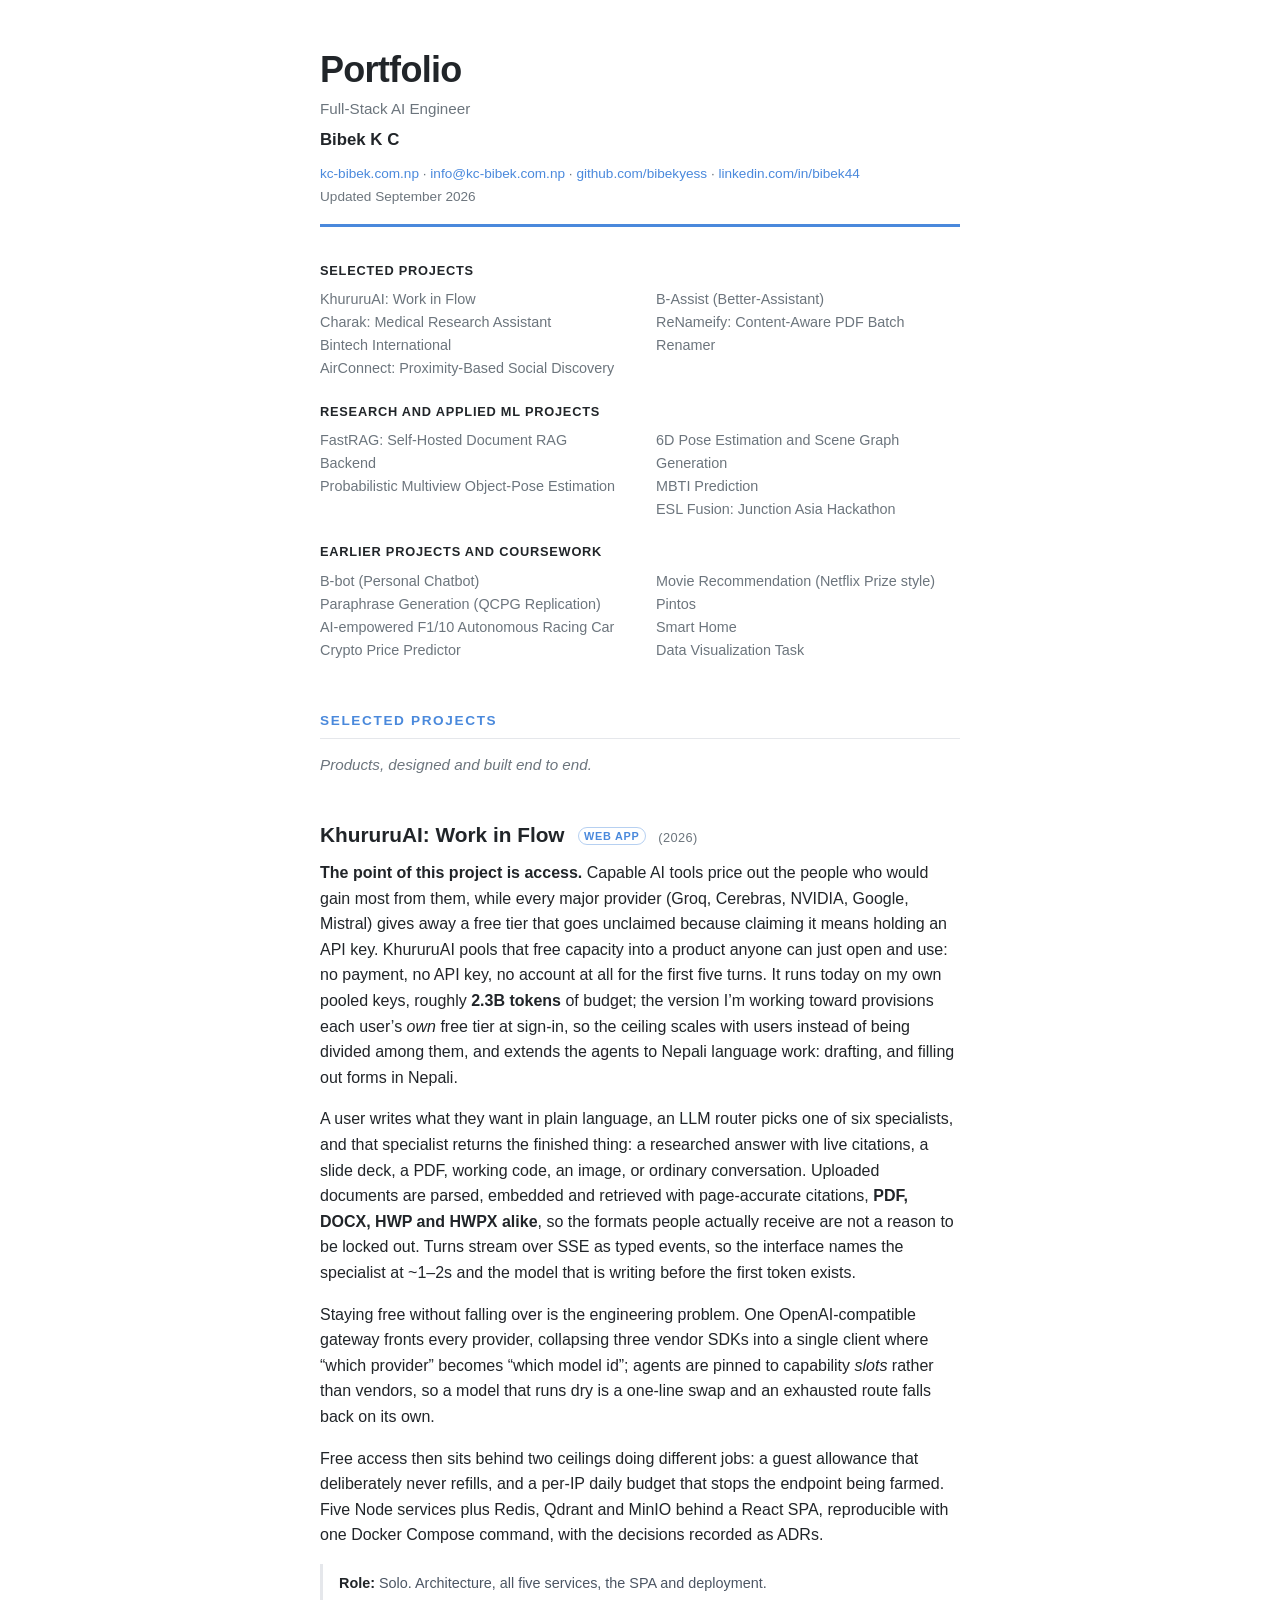
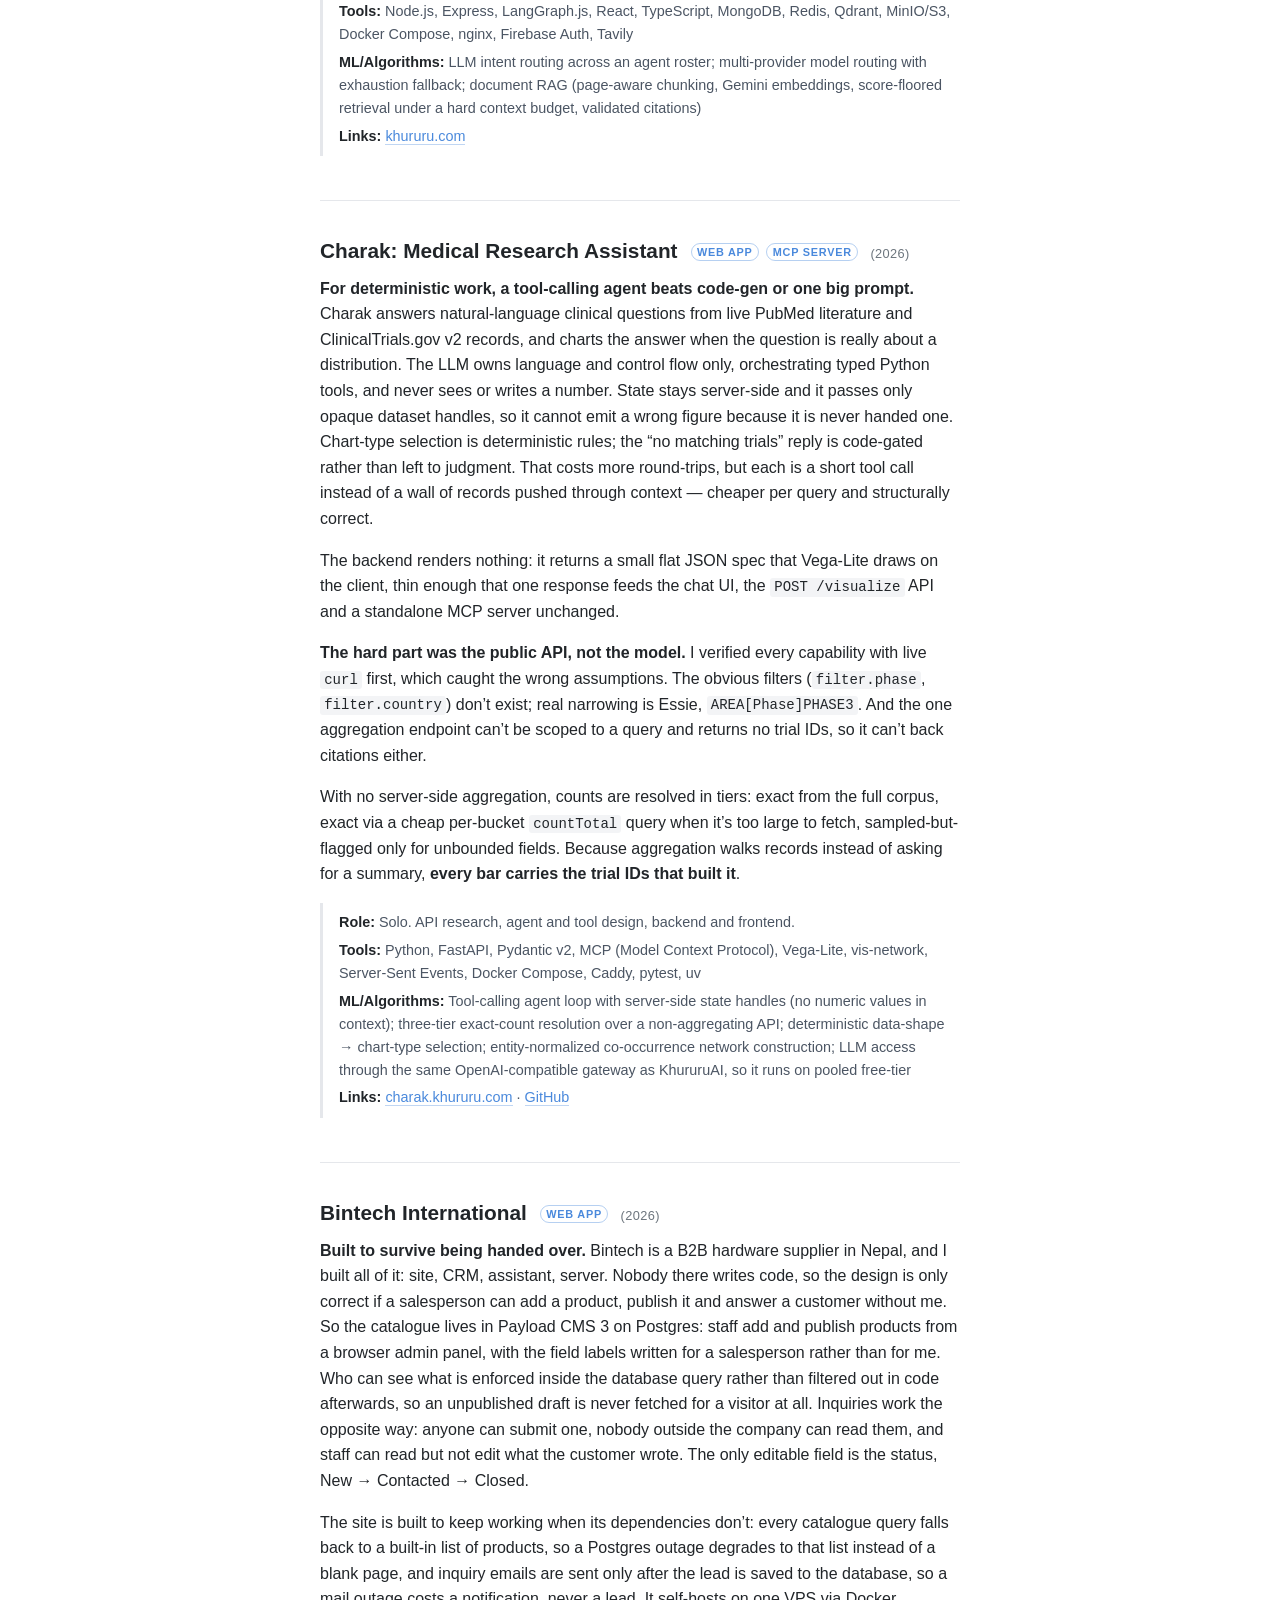
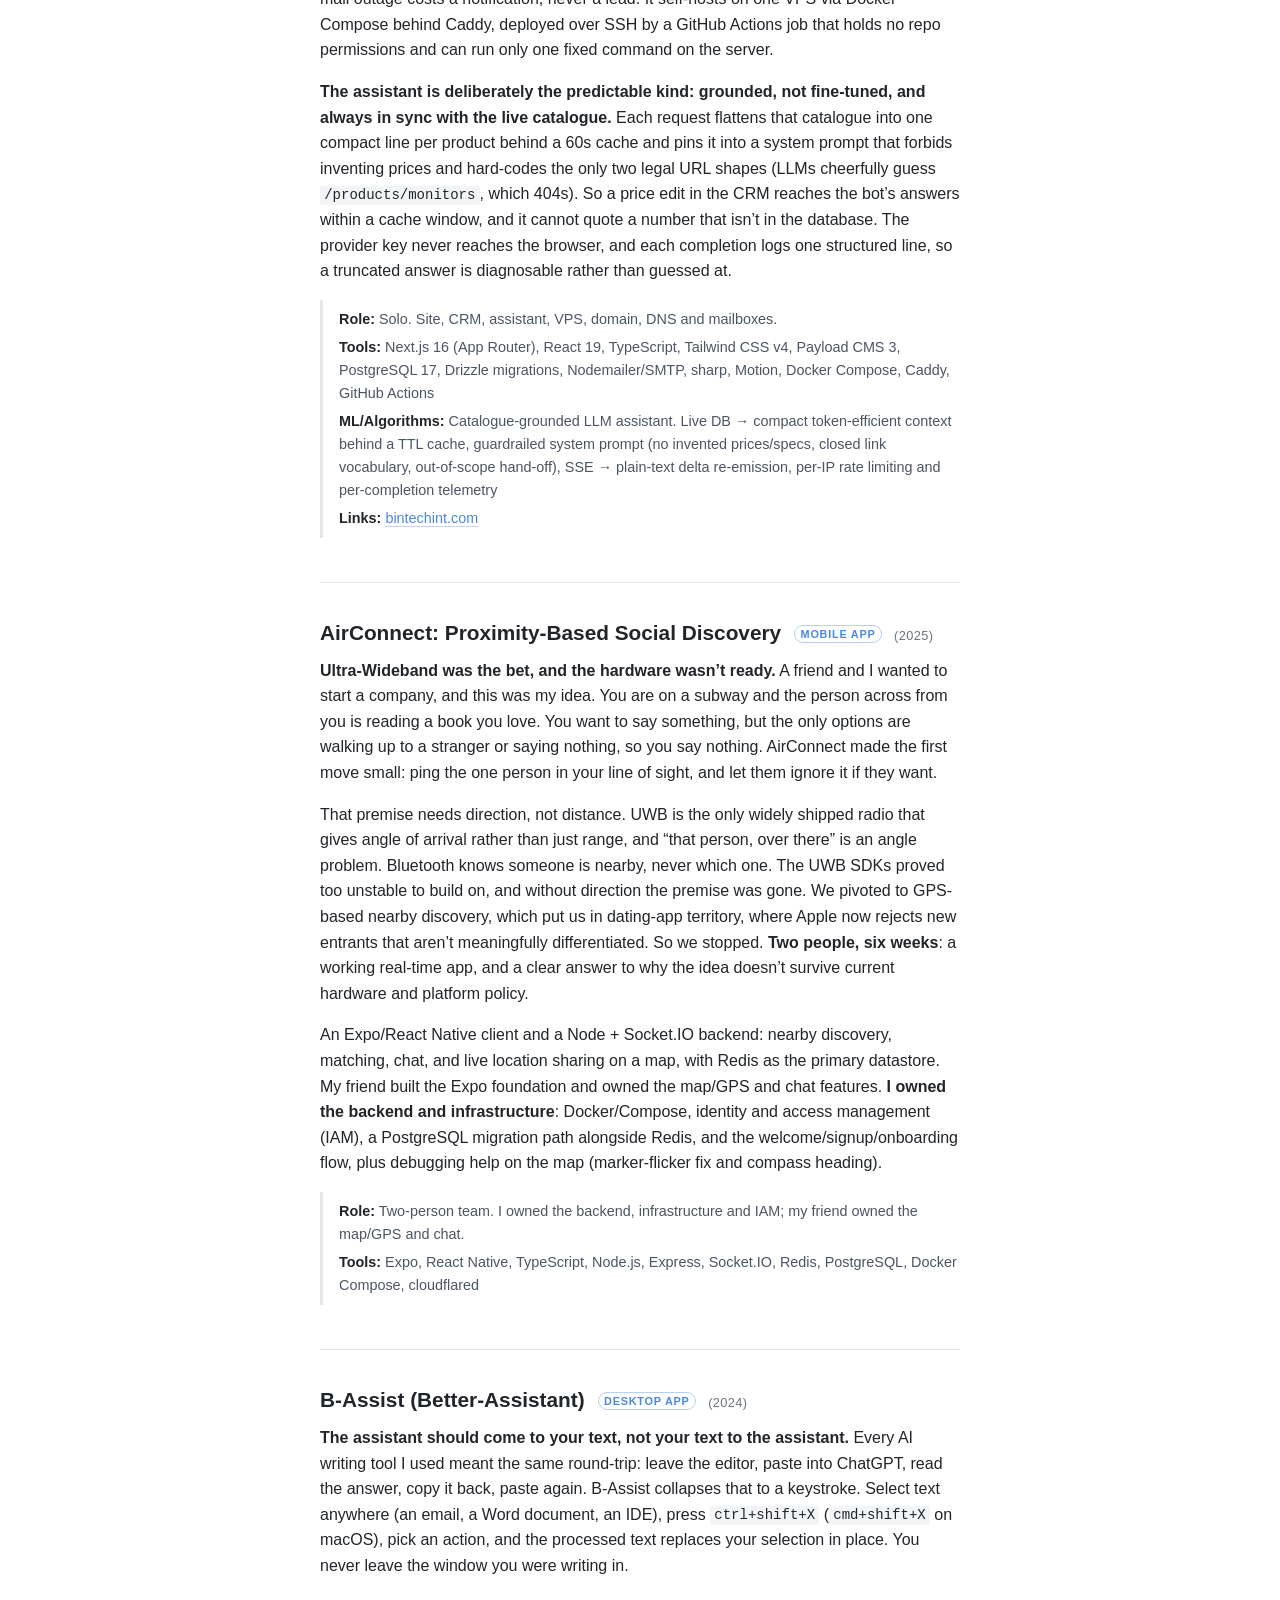
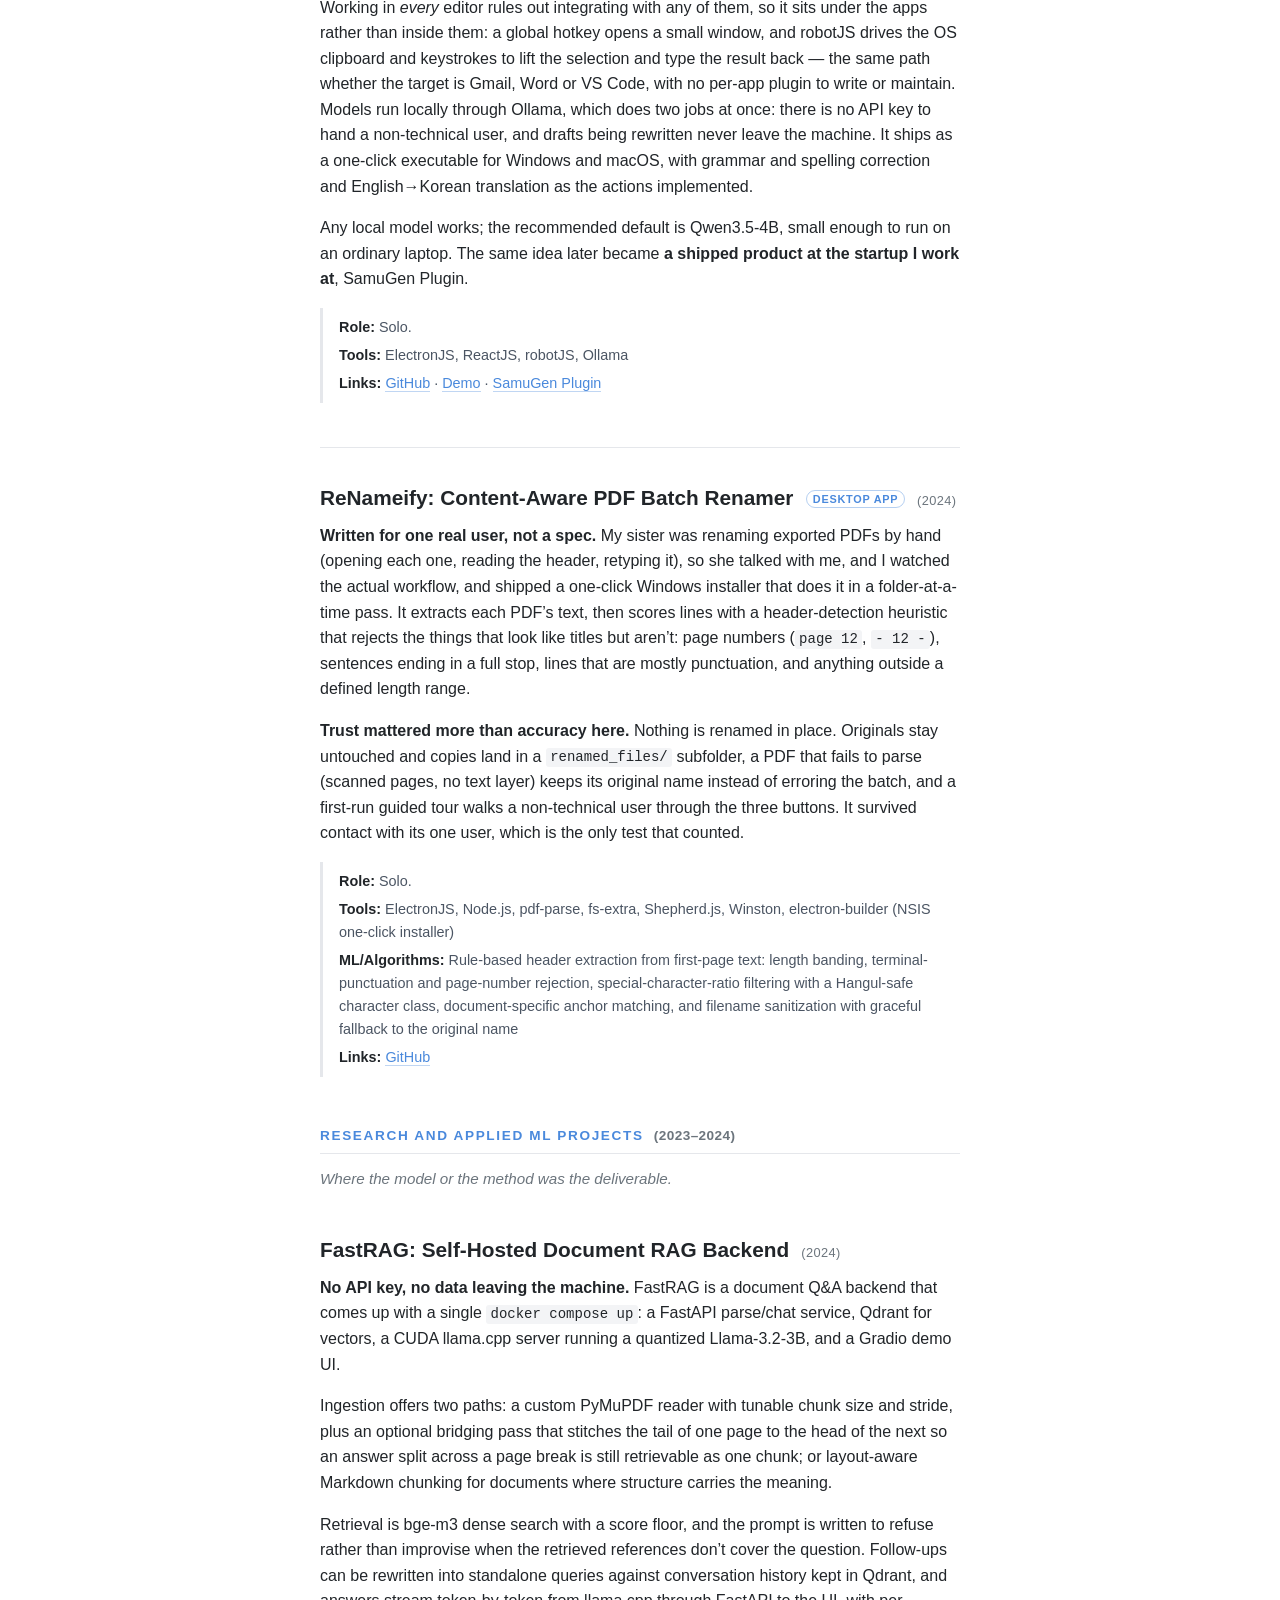
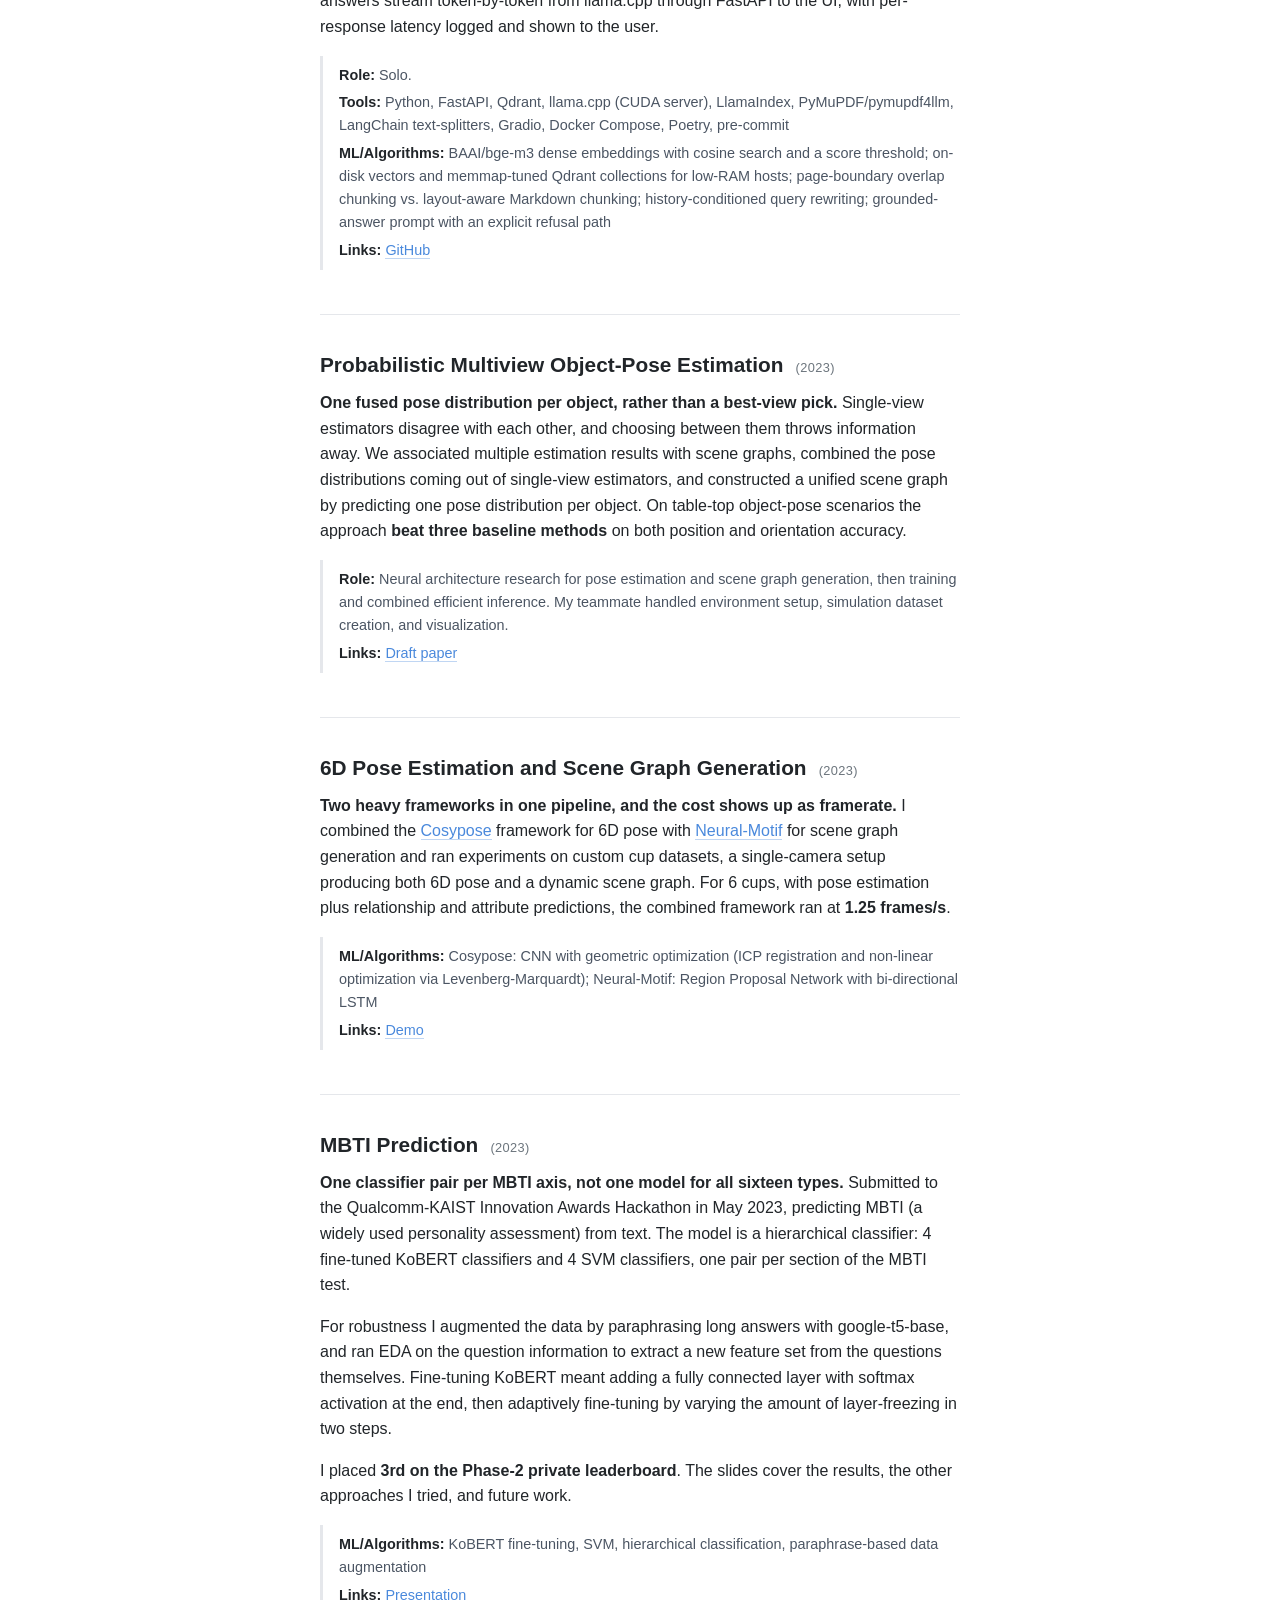
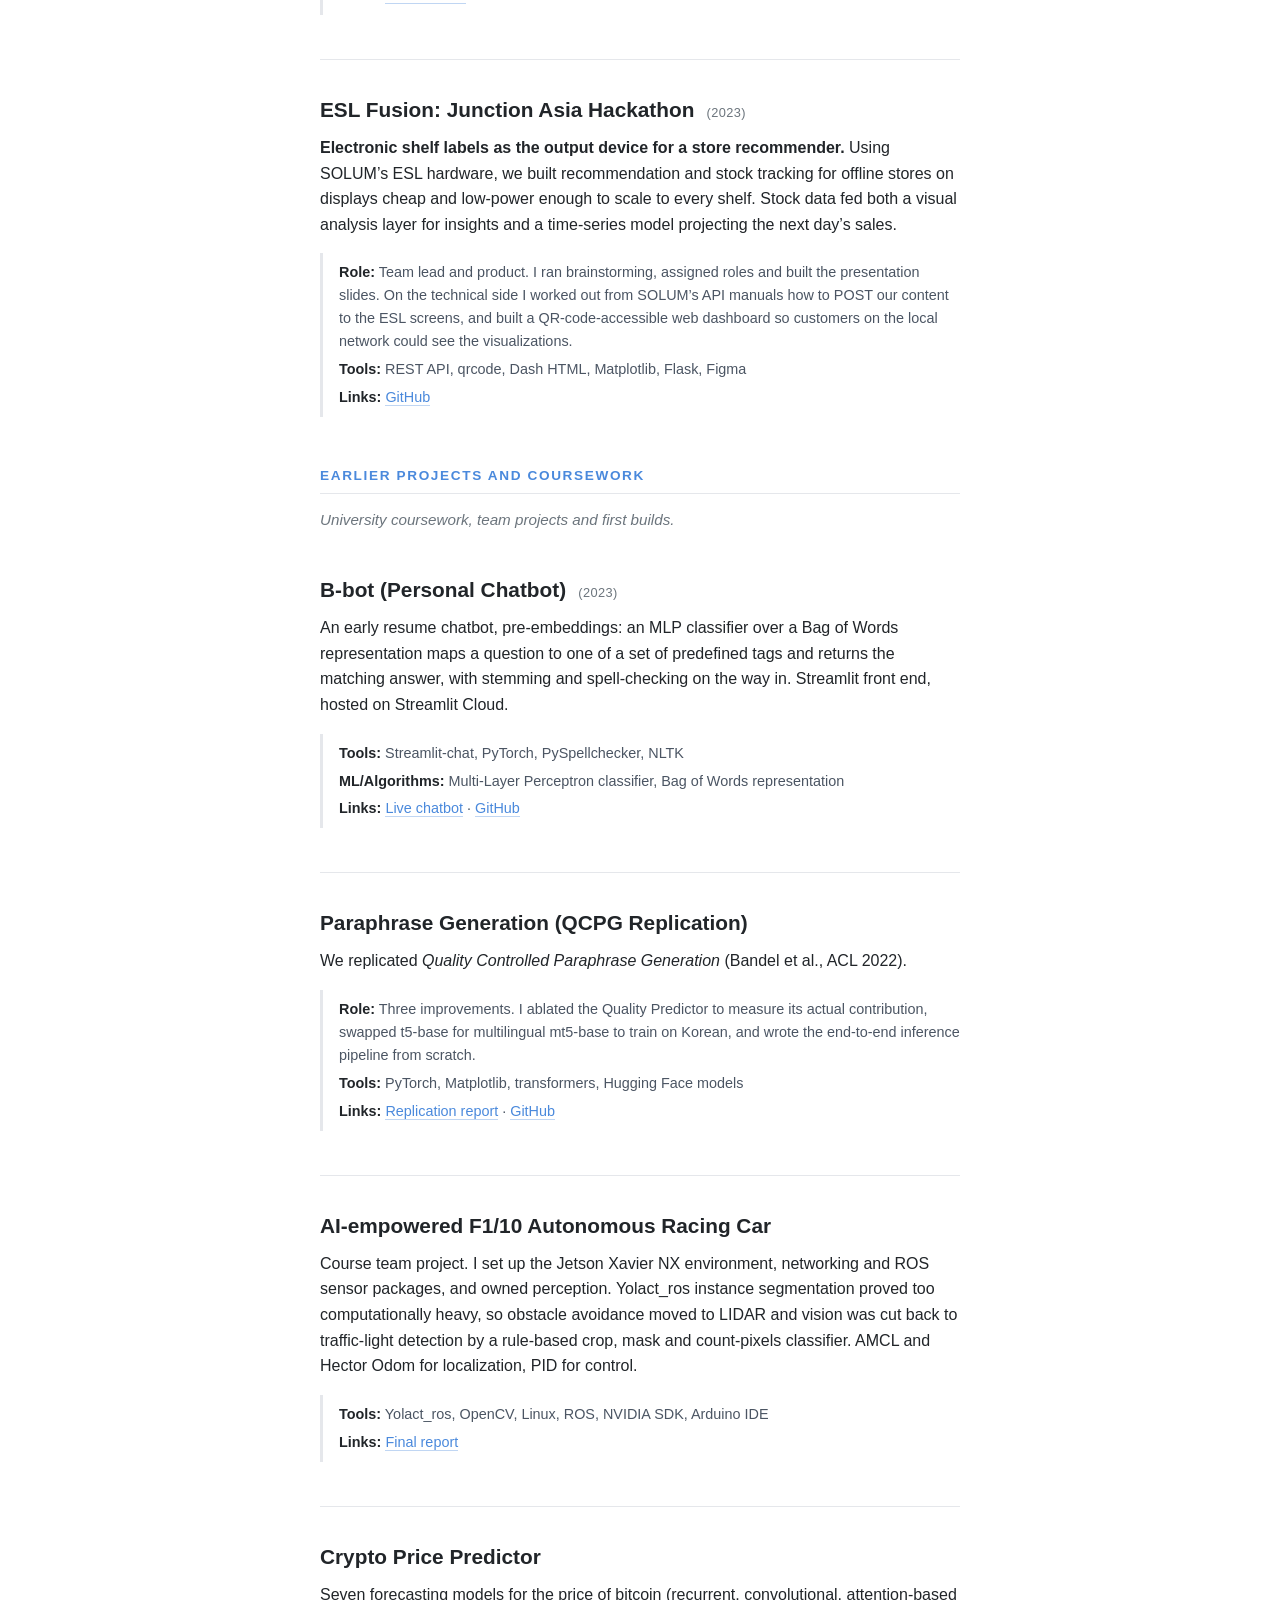
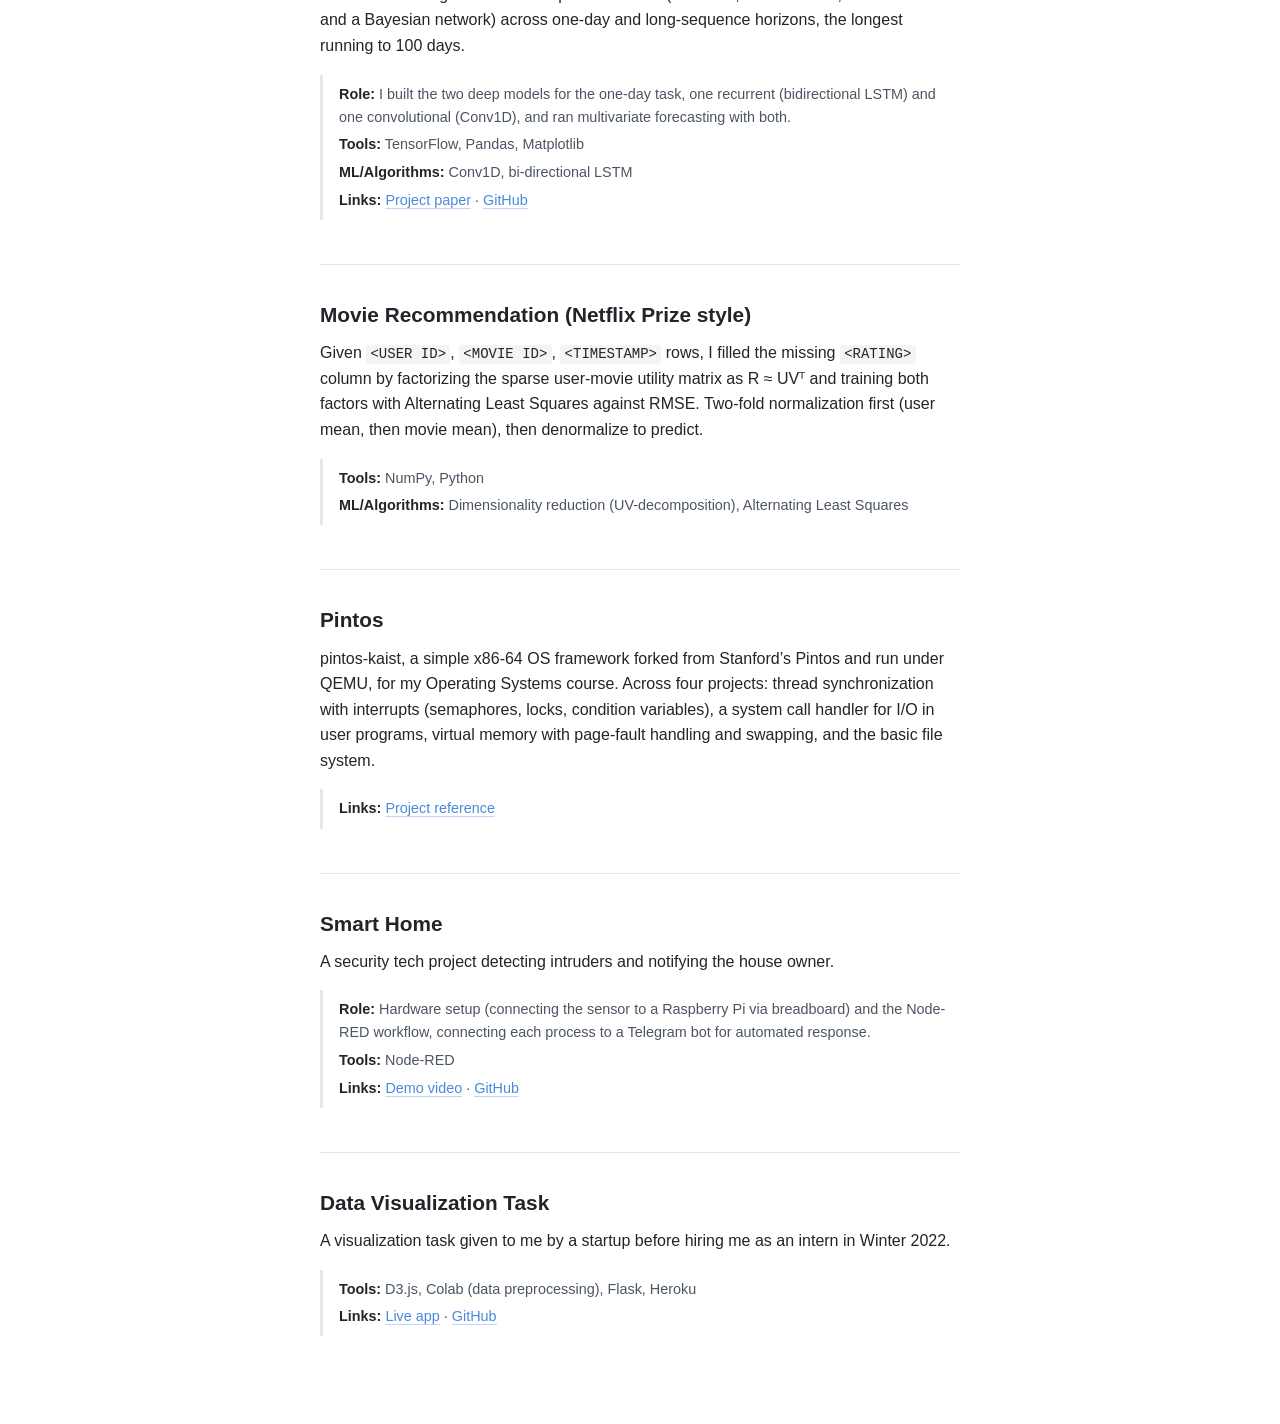
==== commit e5abfa8c: "fix: refine wordins in portfolio" ====
--- a/portfolio.html
+++ b/portfolio.html
@@ -183,25 +183,28 @@
 <p><em>Products, designed and built end to end.</em></p>
 <h2 id="khururuai-work-in-flow-web-app-2026">KhururuAI: Work in Flow
 <span class="tag">Web app</span> <span class="year">(2026)</span></h2>
-<!-- year: 2026 | tags: agentic-ai, llm, platform, langgraph, rag, microservices | featured: true -->
+<!-- year: 2026 | tags: agentic-ai, llm, langgraph, rag, microservices | featured: true -->
 
 <p><strong>The point of this project is access.</strong> Capable AI
-tools price out exactly the people who would gain most from them, while
-every major provider (Groq, Cerebras, NVIDIA, Google, Mistral) gives
-away a free tier that goes unclaimed because claiming it means holding
-an API key. KhururuAI pools that free capacity into a product anyone can
-just open and use: no payment, no API key, and no account at all for the
-first five turns. It runs today on my own pooled keys, roughly
-<strong>2.3B tokens</strong> of budget; the version I’m working toward
-provisions each user’s <em>own</em> free tier at sign-in, so the ceiling
-scales with users instead of being divided among them.</p>
+tools price out the people who would gain most from them, while every
+major provider (Groq, Cerebras, NVIDIA, Google, Mistral) gives away a
+free tier that goes unclaimed because claiming it means holding an API
+key. KhururuAI pools that free capacity into a product anyone can just
+open and use: no payment, no API key, no account at all for the first
+five turns. It runs today on my own pooled keys, roughly <strong>2.3B
+tokens</strong> of budget; the version I’m working toward provisions
+each user’s <em>own</em> free tier at sign-in, so the ceiling scales
+with users instead of being divided among them, and extends the agents
+to Nepali language work: drafting, and filling out forms in Nepali.</p>
 <p>A user writes what they want in plain language, an LLM router picks
 one of six specialists, and that specialist returns the finished thing:
 a researched answer with live citations, a slide deck, a PDF, working
 code, an image, or ordinary conversation. Uploaded documents are parsed,
-embedded and retrieved with page-accurate citations. Turns stream over
-SSE as typed events, so the interface names the specialist at ~1–2s and
-the model that is writing before the first token exists.</p>
+embedded and retrieved with page-accurate citations, <strong>PDF, DOCX,
+HWP and HWPX alike</strong>, so the formats people actually receive are
+not a reason to be locked out. Turns stream over SSE as typed events, so
+the interface names the specialist at ~1–2s and the model that is
+writing before the first token exists.</p>
 <p>Staying free without falling over is the engineering problem. One
 OpenAI-compatible gateway fronts every provider, collapsing three vendor
 SDKs into a single client where “which provider” becomes “which model
@@ -272,8 +275,8 @@
 server-side state handles (no numeric values in context); three-tier
 exact-count resolution over a non-aggregating API; deterministic
 data-shape → chart-type selection; entity-normalized co-occurrence
-network construction; provider-swappable LLM layer (OpenAI /
-Anthropic)</li>
+network construction; LLM access through the same OpenAI-compatible
+gateway as KhururuAI, so it runs on pooled free-tier</li>
 <li><strong>Links:</strong> <a
 href="https://charak.khururu.com">charak.khururu.com</a> · <a
 href="https://github.com/bibekyess/Query-to-Visualization">GitHub</a></li>
@@ -283,39 +286,39 @@
 <!-- year: 2026 | tags: full-stack, nextjs, payload-cms, llm, self-hosted, devops | featured: true -->
 
 <p><strong>Built to survive being handed over.</strong> Bintech is a B2B
-hardware supplier in Nepal. I shipped the whole thing solo: public site,
-staff CRM, AI assistant, and the server it runs on. Nobody there writes
-code, so the design is only correct if a salesperson can add a product,
-publish it and answer a customer without me. That put the catalogue in
-Payload CMS 3 over Postgres with real access control (anonymous reads
-constrained <em>by query</em> to published, staff see drafts) and admin
-copy written for the person typing into it. Inquiries invert the usual
-permissions: the public creates but can’t read, staff read but the
-submitted fields are read-only, so the only editable thing is the New →
-Contacted → Closed status.</p>
-<p>Failure modes took most of the attention. Every catalogue query falls
-back to a static array, so the image builds with no database and a
-Postgres outage degrades to the seed catalogue instead of a blank page;
-inquiry emails fire from a post-persist hook, so an SMTP outage costs a
-notification, never a lead.</p>
-<p>The assistant is deliberately the boring kind. Each request flattens
-the live catalogue into one compact line per product behind a 60s cache
-and pins it into a guardrailed system prompt that forbids inventing
-prices and hard-codes the only two legal URL shapes (LLMs cheerfully
-guess <code>/products/monitors</code>, which 404s). Answers stream back
-as plain-text deltas; the provider key never reaches the browser,
-requests are per-IP rate-limited and length-capped, and each completion
-logs one structured line so a truncated answer is diagnosable from logs
-rather than guessed at.</p>
-<p><strong>Grounding beats fine-tuning here.</strong> A price edit in
-the CRM is live in the bot’s answers within a cache window, and it
-cannot quote a number that isn’t in the database. It self-hosts on one
-VPS via Docker Compose behind Caddy, deployed by a GitHub Actions job
-holding no repo permissions against an SSH key locked server-side to a
-forced command. Domain, DNS and company mailboxes are mine too.</p>
-<ul>
-<li><strong>Role:</strong> Solo. Site, CRM, assistant, VPS, domain and
-DNS.</li>
+hardware supplier in Nepal, and I built all of it: site, CRM, assistant,
+server. Nobody there writes code, so the design is only correct if a
+salesperson can add a product, publish it and answer a customer without
+me. So the catalogue lives in Payload CMS 3 on Postgres: staff add and
+publish products from a browser admin panel, with the field labels
+written for a salesperson rather than for me. Who can see what is
+enforced inside the database query rather than filtered out in code
+afterwards, so an unpublished draft is never fetched for a visitor at
+all. Inquiries work the opposite way: anyone can submit one, nobody
+outside the company can read them, and staff can read but not edit what
+the customer wrote. The only editable field is the status, New →
+Contacted → Closed.</p>
+<p>The site is built to keep working when its dependencies don’t: every
+catalogue query falls back to a built-in list of products, so a Postgres
+outage degrades to that list instead of a blank page, and inquiry emails
+are sent only after the lead is saved to the database, so a mail outage
+costs a notification, never a lead. It self-hosts on one VPS via Docker
+Compose behind Caddy, deployed over SSH by a GitHub Actions job that
+holds no repo permissions and can run only one fixed command on the
+server.</p>
+<p><strong>The assistant is deliberately the predictable kind: grounded,
+not fine-tuned, and always in sync with the live catalogue.</strong>
+Each request flattens that catalogue into one compact line per product
+behind a 60s cache and pins it into a system prompt that forbids
+inventing prices and hard-codes the only two legal URL shapes (LLMs
+cheerfully guess <code>/products/monitors</code>, which 404s). So a
+price edit in the CRM reaches the bot’s answers within a cache window,
+and it cannot quote a number that isn’t in the database. The provider
+key never reaches the browser, and each completion logs one structured
+line, so a truncated answer is diagnosable rather than guessed at.</p>
+<ul>
+<li><strong>Role:</strong> Solo. Site, CRM, assistant, VPS, domain, DNS
+and mailboxes.</li>
 <li><strong>Tools:</strong> Next.js 16 (App Router), React 19,
 TypeScript, Tailwind CSS v4, Payload CMS 3, PostgreSQL 17, Drizzle
 migrations, Nodemailer/SMTP, sharp, Motion, Docker Compose, Caddy,
@@ -335,10 +338,12 @@
 <!-- year: 2025 | tags: mobile, react-native, realtime, backend, redis, docker, product | featured: true -->
 
 <p><strong>Ultra-Wideband was the bet, and the hardware wasn’t
-ready.</strong> The idea was mine: you are on a subway and the person
-across from you is reading a book you love, and there is no socially
-cheap way to say so. AirConnect was the icebreaker: ping the one person
-in your line of sight, so the first move costs nothing.</p>
+ready.</strong> A friend and I wanted to start a company, and this was
+my idea. You are on a subway and the person across from you is reading a
+book you love. You want to say something, but the only options are
+walking up to a stranger or saying nothing, so you say nothing.
+AirConnect made the first move small: ping the one person in your line
+of sight, and let them ignore it if they want.</p>
 <p>That premise needs direction, not distance. UWB is the only widely
 shipped radio that gives angle of arrival rather than just range, and
 “that person, over there” is an angle problem. Bluetooth knows someone
@@ -351,18 +356,15 @@
 and platform policy.</p>
 <p>An Expo/React Native client and a Node + Socket.IO backend: nearby
 discovery, matching, chat, and live location sharing on a map, with
-Redis as the primary datastore. Binh built the foundation and owned the
-map/GPS and chat features. <strong>I owned the backend and
-infrastructure</strong>: Docker/Compose, then restructuring a 2,500-line
-single-file Express server into controllers, services and routes with a
-PostgreSQL migration path alongside Redis, plus the
-welcome/signup/onboarding flow and a polish pass over Binh’s map
-(marker-flicker fix, <code>DirectionMarker</code> and compass
-heading).</p>
+Redis as the primary datastore. My friend built the Expo foundation and
+owned the map/GPS and chat features. <strong>I owned the backend and
+infrastructure</strong>: Docker/Compose, identity and access management
+(IAM), a PostgreSQL migration path alongside Redis, and the
+welcome/signup/onboarding flow, plus debugging help on the map
+(marker-flicker fix and compass heading).</p>
 <ul>
 <li><strong>Role:</strong> Two-person team. I owned the backend,
-infrastructure and the onboarding flow; Binh owned the map/GPS and
-chat.</li>
+infrastructure and IAM; my friend owned the map/GPS and chat.</li>
 <li><strong>Tools:</strong> Expo, React Native, TypeScript, Node.js,
 Express, Socket.IO, Redis, PostgreSQL, Docker Compose, cloudflared</li>
 </ul>
@@ -389,12 +391,18 @@
 rewritten never leave the machine. It ships as a one-click executable
 for Windows and macOS, with grammar and spelling correction and
 English→Korean translation as the actions implemented.</p>
+<p>Any local model works; the recommended default is Qwen3.5-4B, small
+enough to run on an ordinary laptop. The same idea later became
+<strong>a shipped product at the startup I work at</strong>, SamuGen
+Plugin.</p>
 <ul>
 <li><strong>Role:</strong> Solo.</li>
 <li><strong>Tools:</strong> ElectronJS, ReactJS, robotJS, Ollama</li>
 <li><strong>Links:</strong> <a
 href="https://github.com/bibekyess/B-Assist">GitHub</a> · <a
-href="https://github.com/bibekyess/B-Assist/blob/main/src/assets/demo.gif">Demo</a></li>
+href="https://github.com/bibekyess/B-Assist/blob/main/src/assets/demo.gif">Demo</a>
+· <a href="https://ondevice.neoali.com/samugen-plugin">SamuGen
+Plugin</a></li>
 </ul>
 <h2
 id="renameify-content-aware-pdf-batch-renamer-desktop-app-2024">ReNameify:
@@ -404,14 +412,13 @@
 
 <p><strong>Written for one real user, not a spec.</strong> My sister was
 renaming exported PDFs by hand (opening each one, reading the header,
-retyping it), so I sat with her, watched the actual workflow, and
-shipped a one-click Windows installer that does it in a folder-at-a-time
-pass. It extracts each PDF’s text, then scores lines with a
-header-detection heuristic that rejects the things that look like titles
-but aren’t: page numbers (<code>page 12</code>, <code>- 12 -</code>),
-sentences ending in a full stop, lines that are mostly punctuation, and
-anything outside a sane length band. The heuristic is Korean-aware,
-since half her documents were in Korean.</p>
+retyping it), so she talked with me, and I watched the actual workflow,
+and shipped a one-click Windows installer that does it in a
+folder-at-a-time pass. It extracts each PDF’s text, then scores lines
+with a header-detection heuristic that rejects the things that look like
+titles but aren’t: page numbers (<code>page 12</code>,
+<code>- 12 -</code>), sentences ending in a full stop, lines that are
+mostly punctuation, and anything outside a defined length range.</p>
 <p><strong>Trust mattered more than accuracy here.</strong> Nothing is
 renamed in place. Originals stay untouched and copies land in a
 <code>renamed_files/</code> subfolder, a PDF that fails to parse
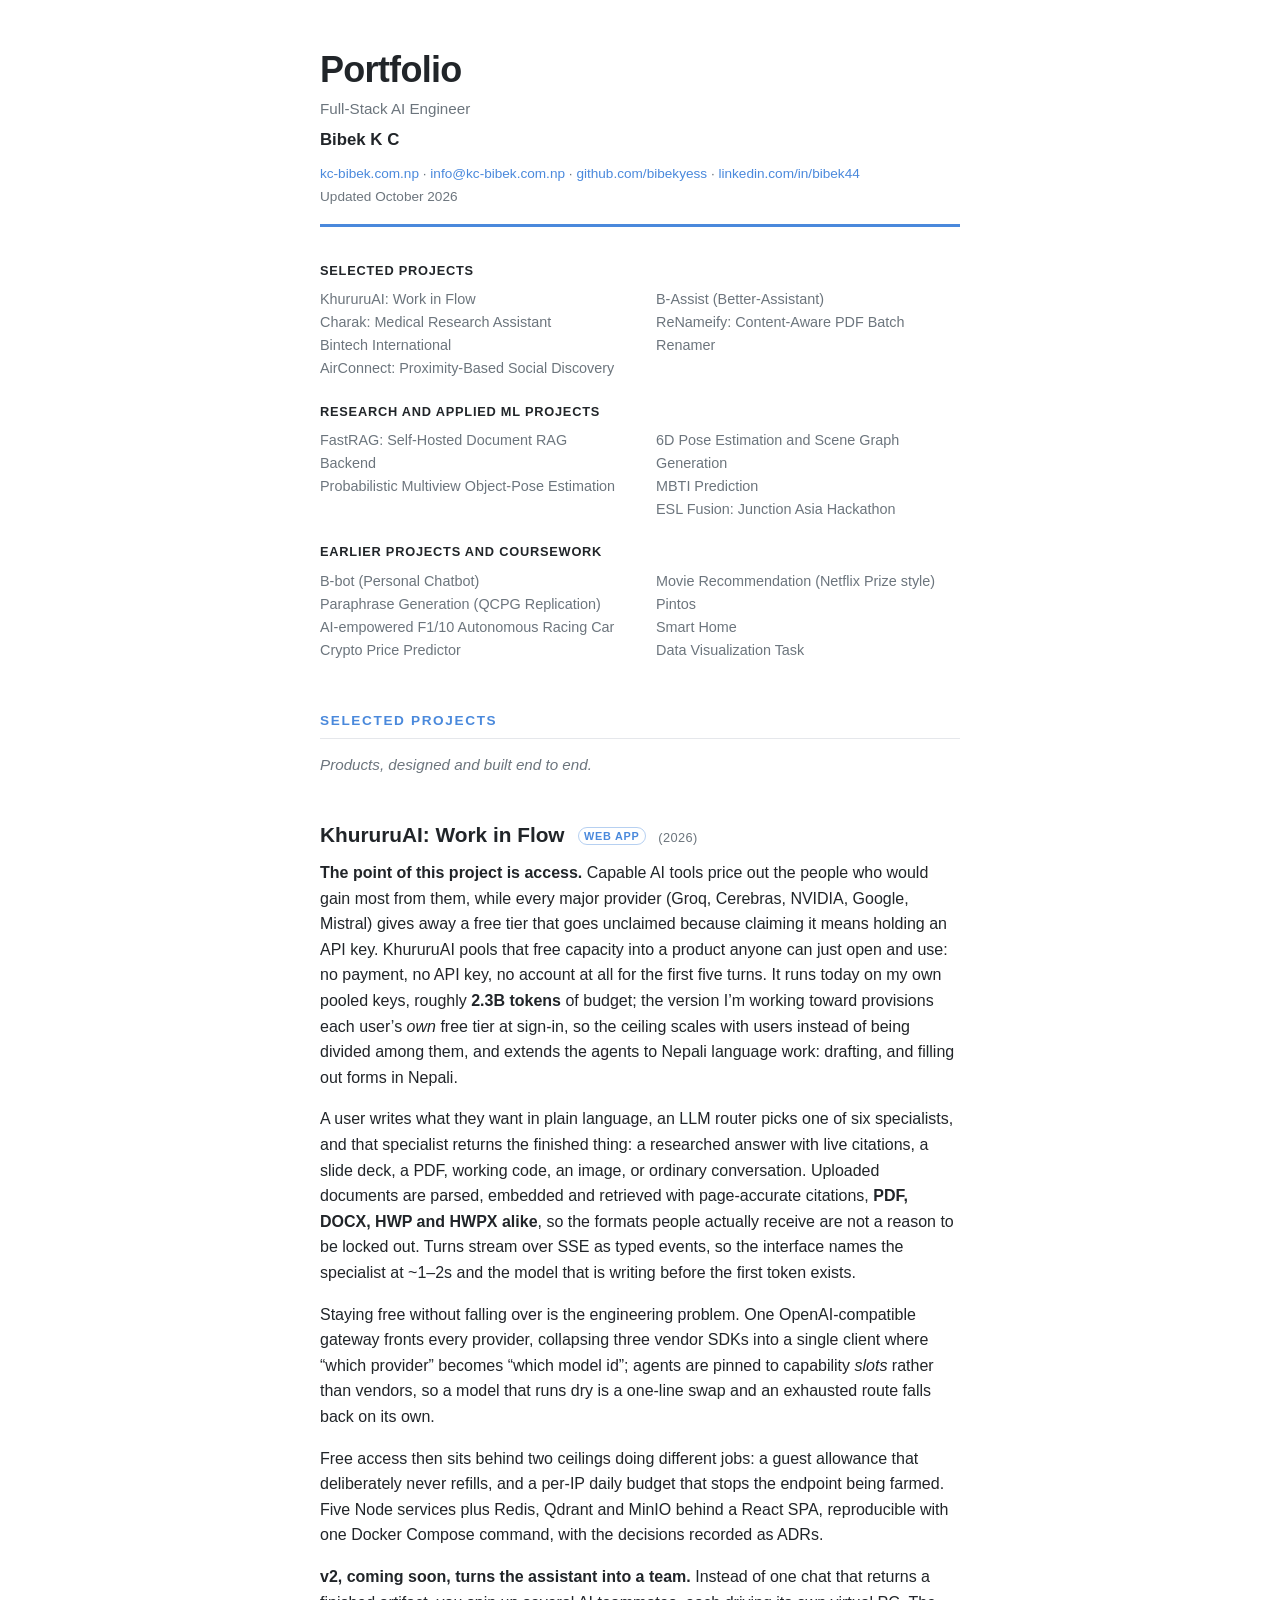
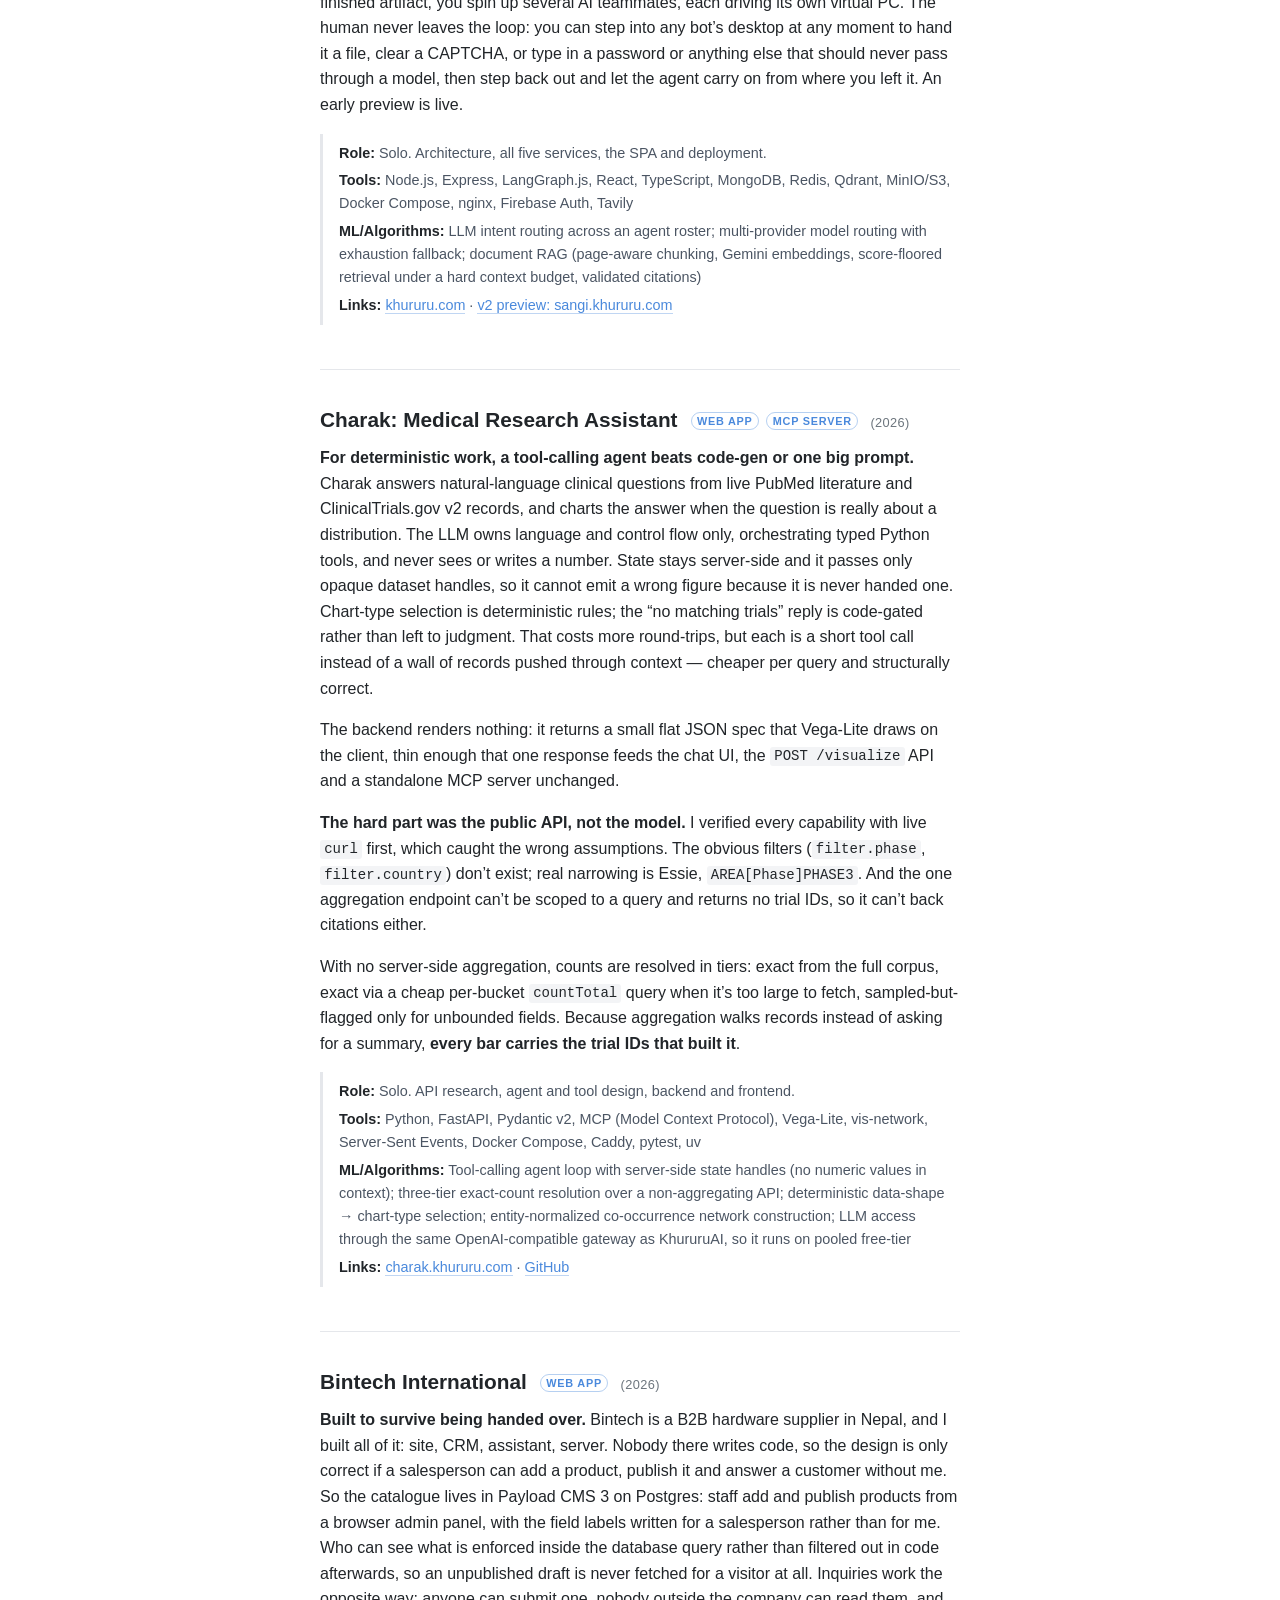
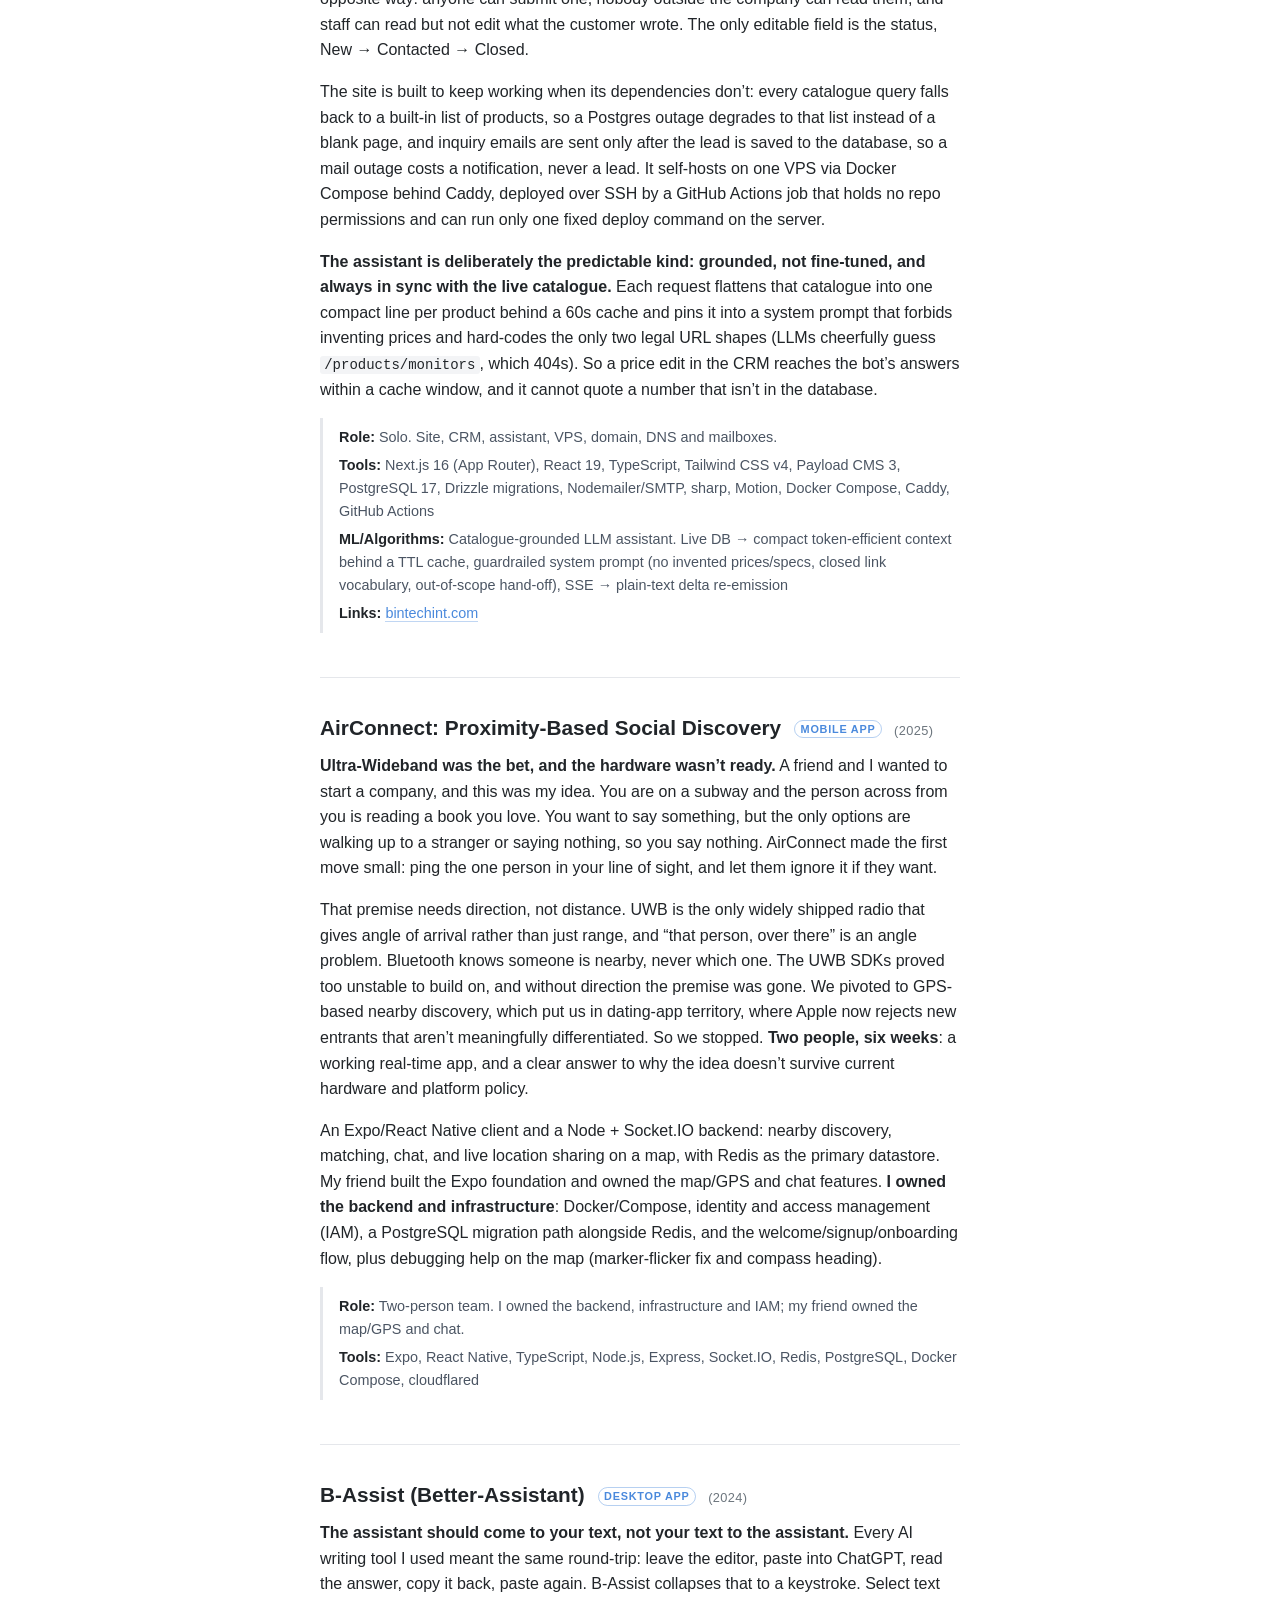
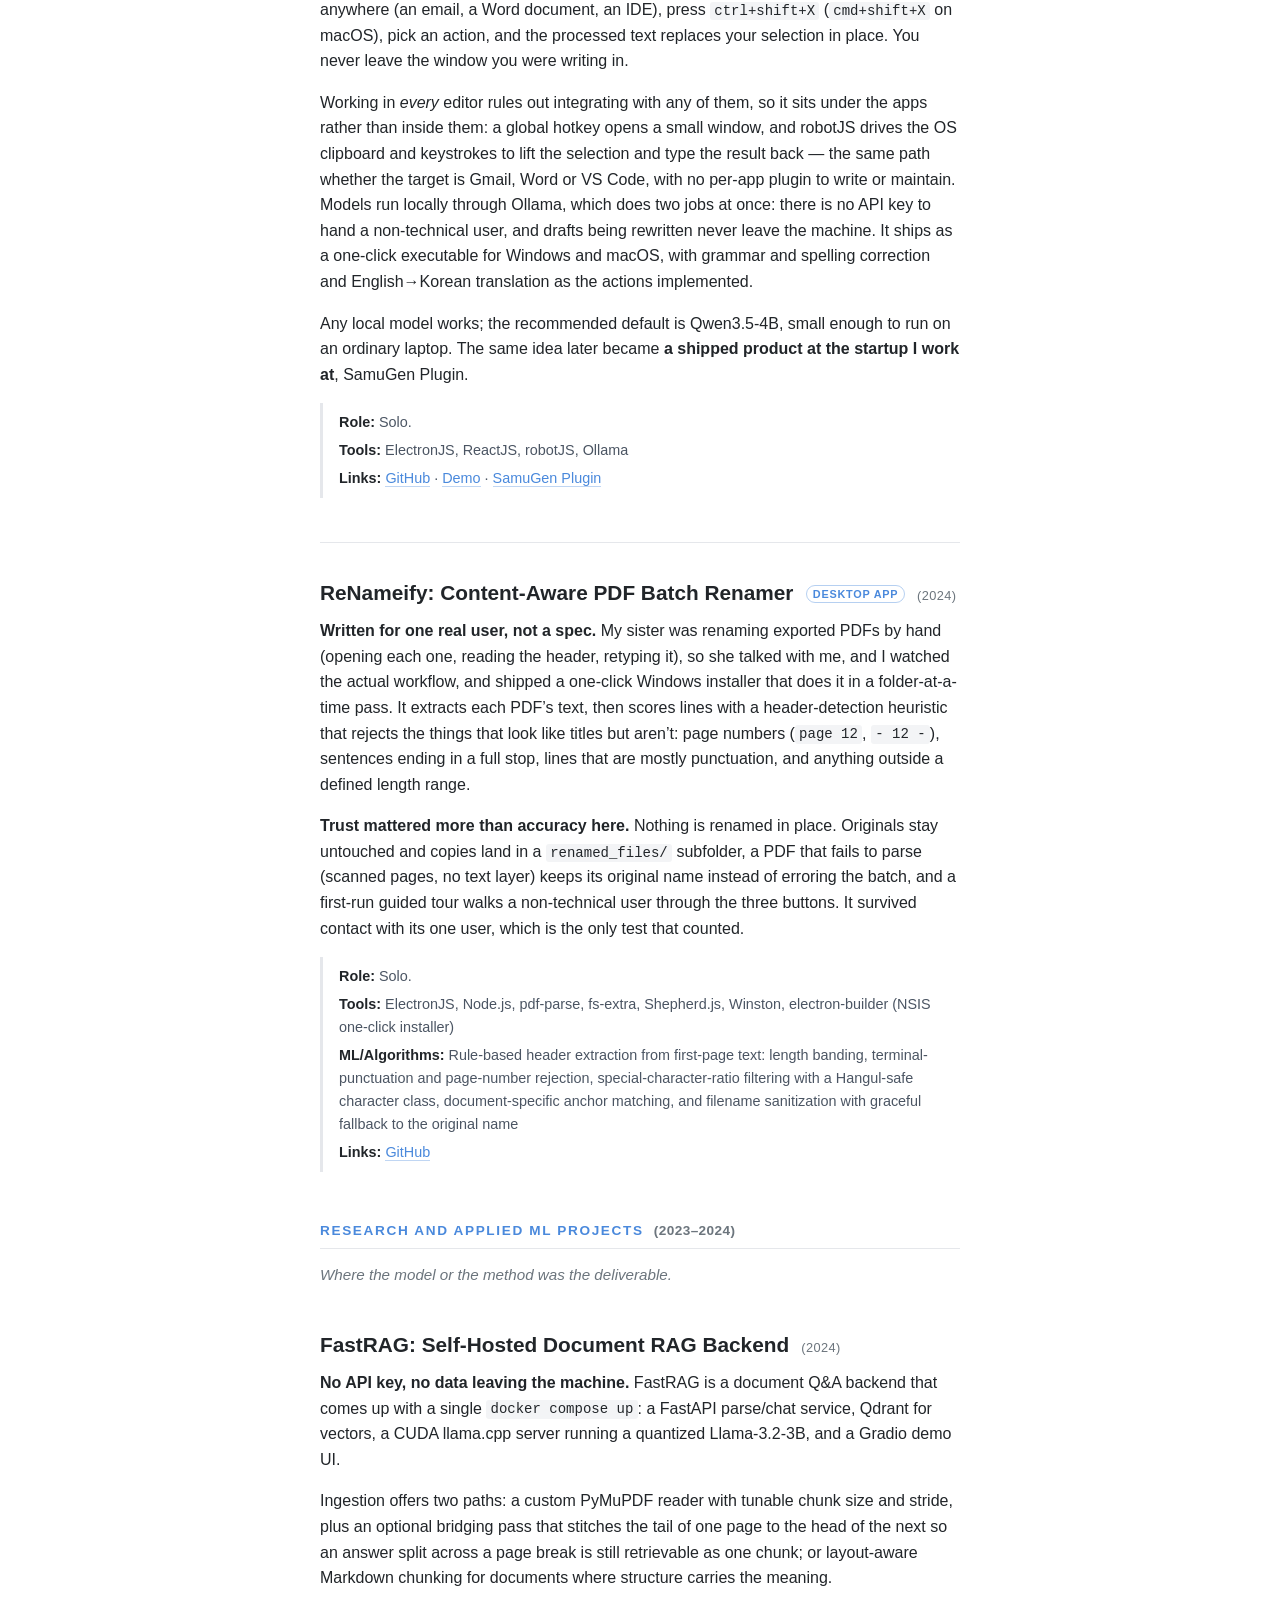
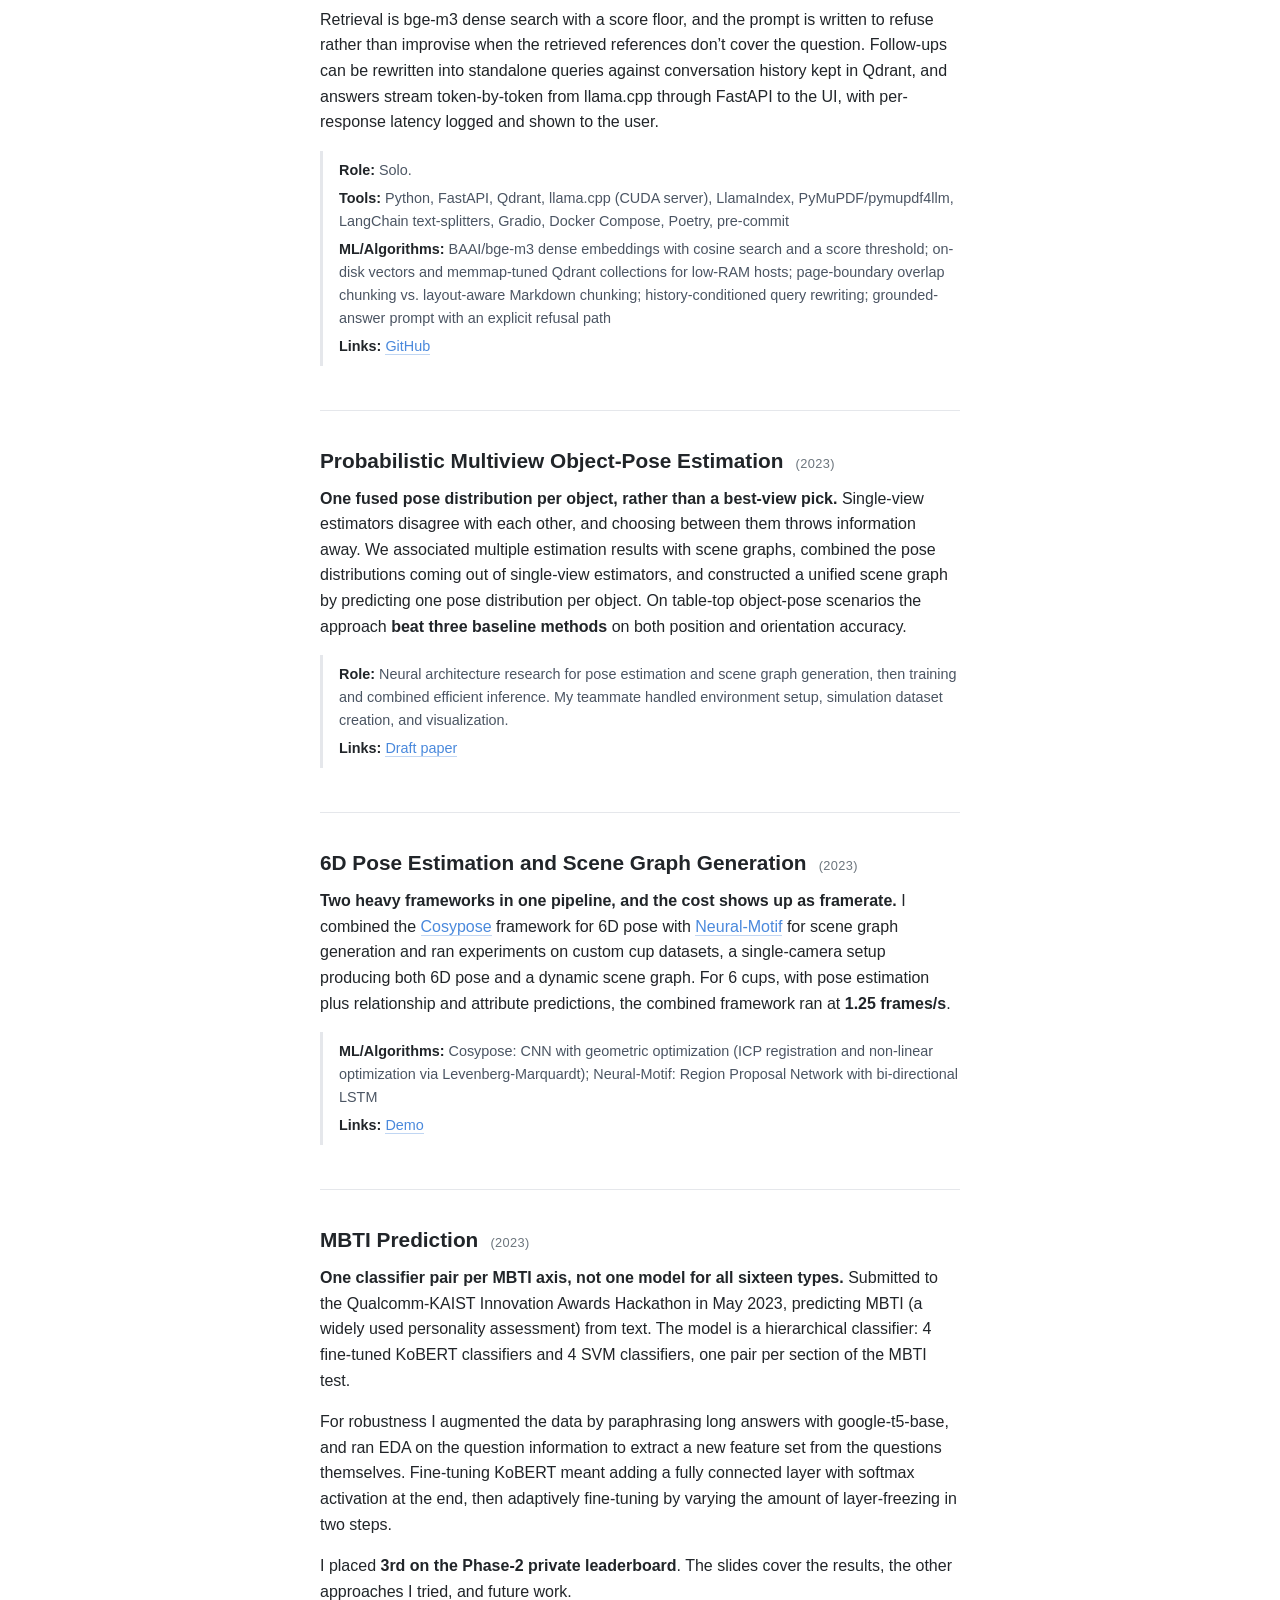
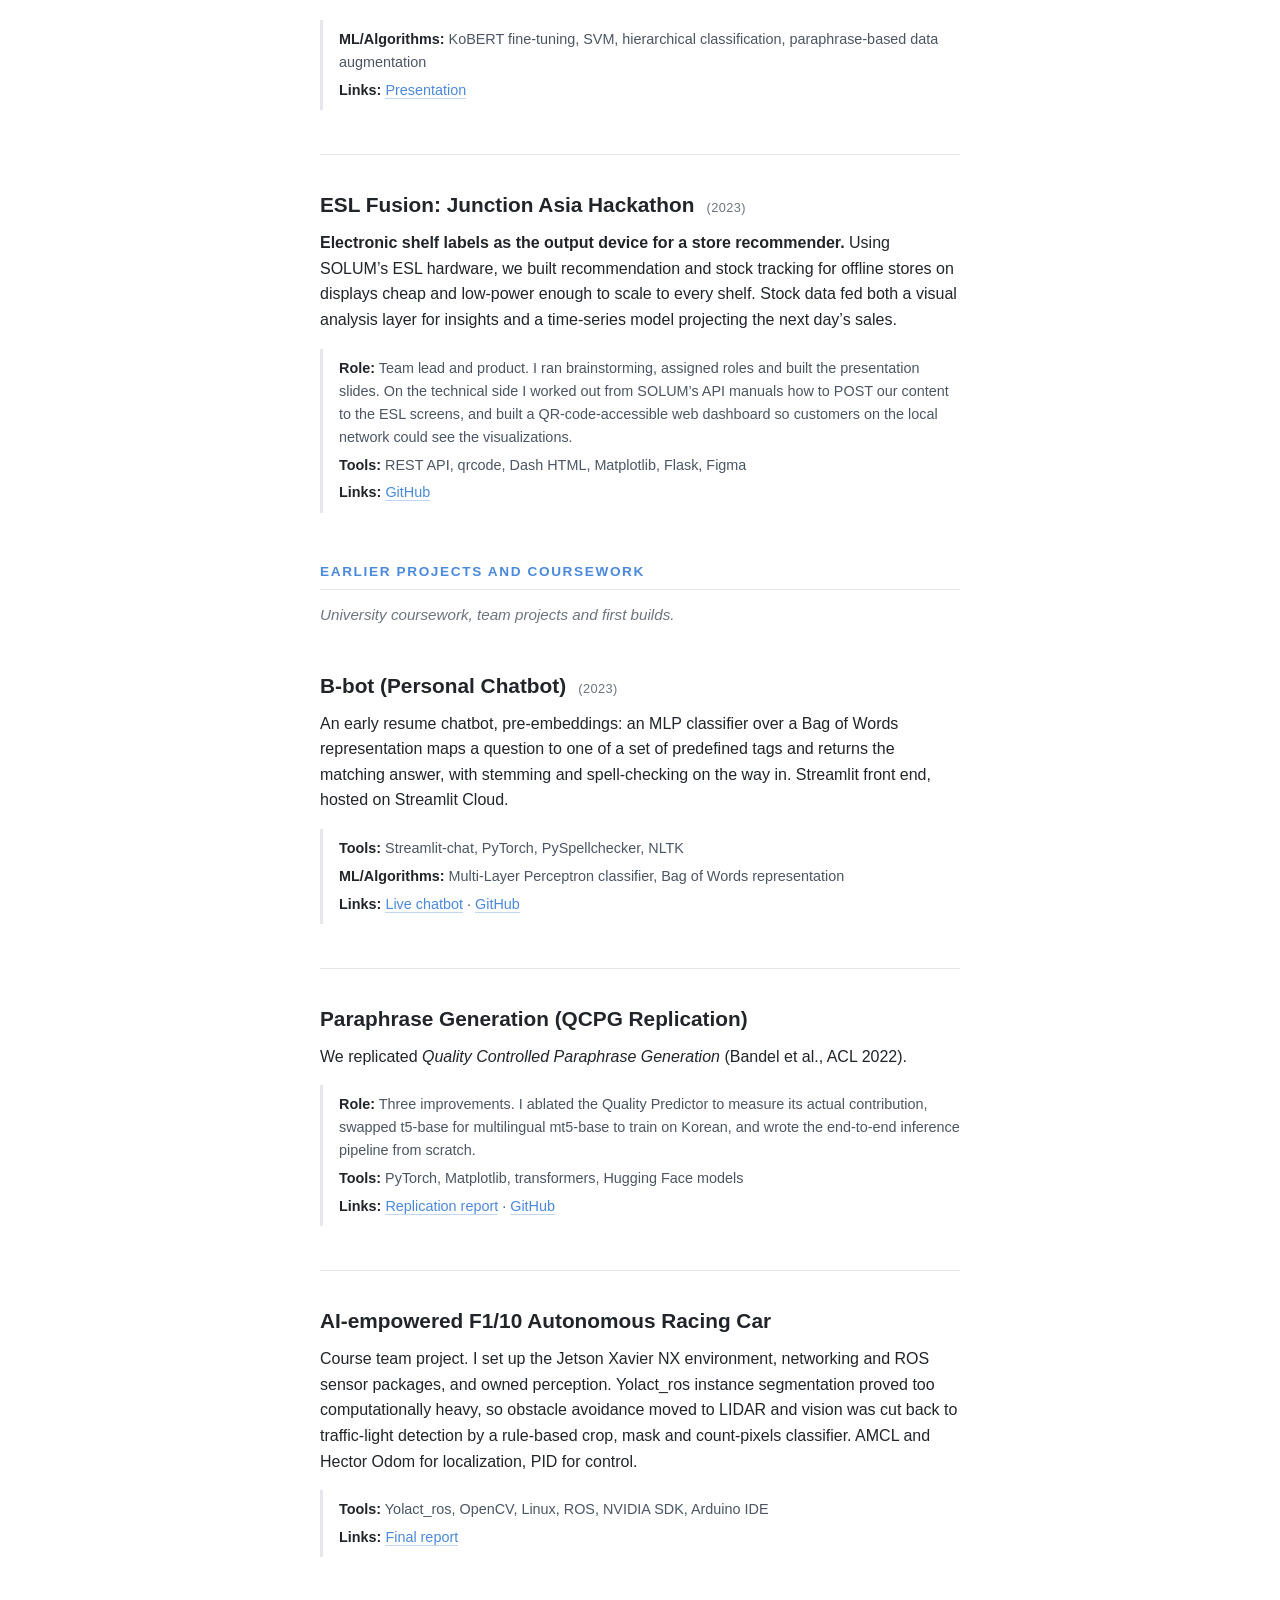
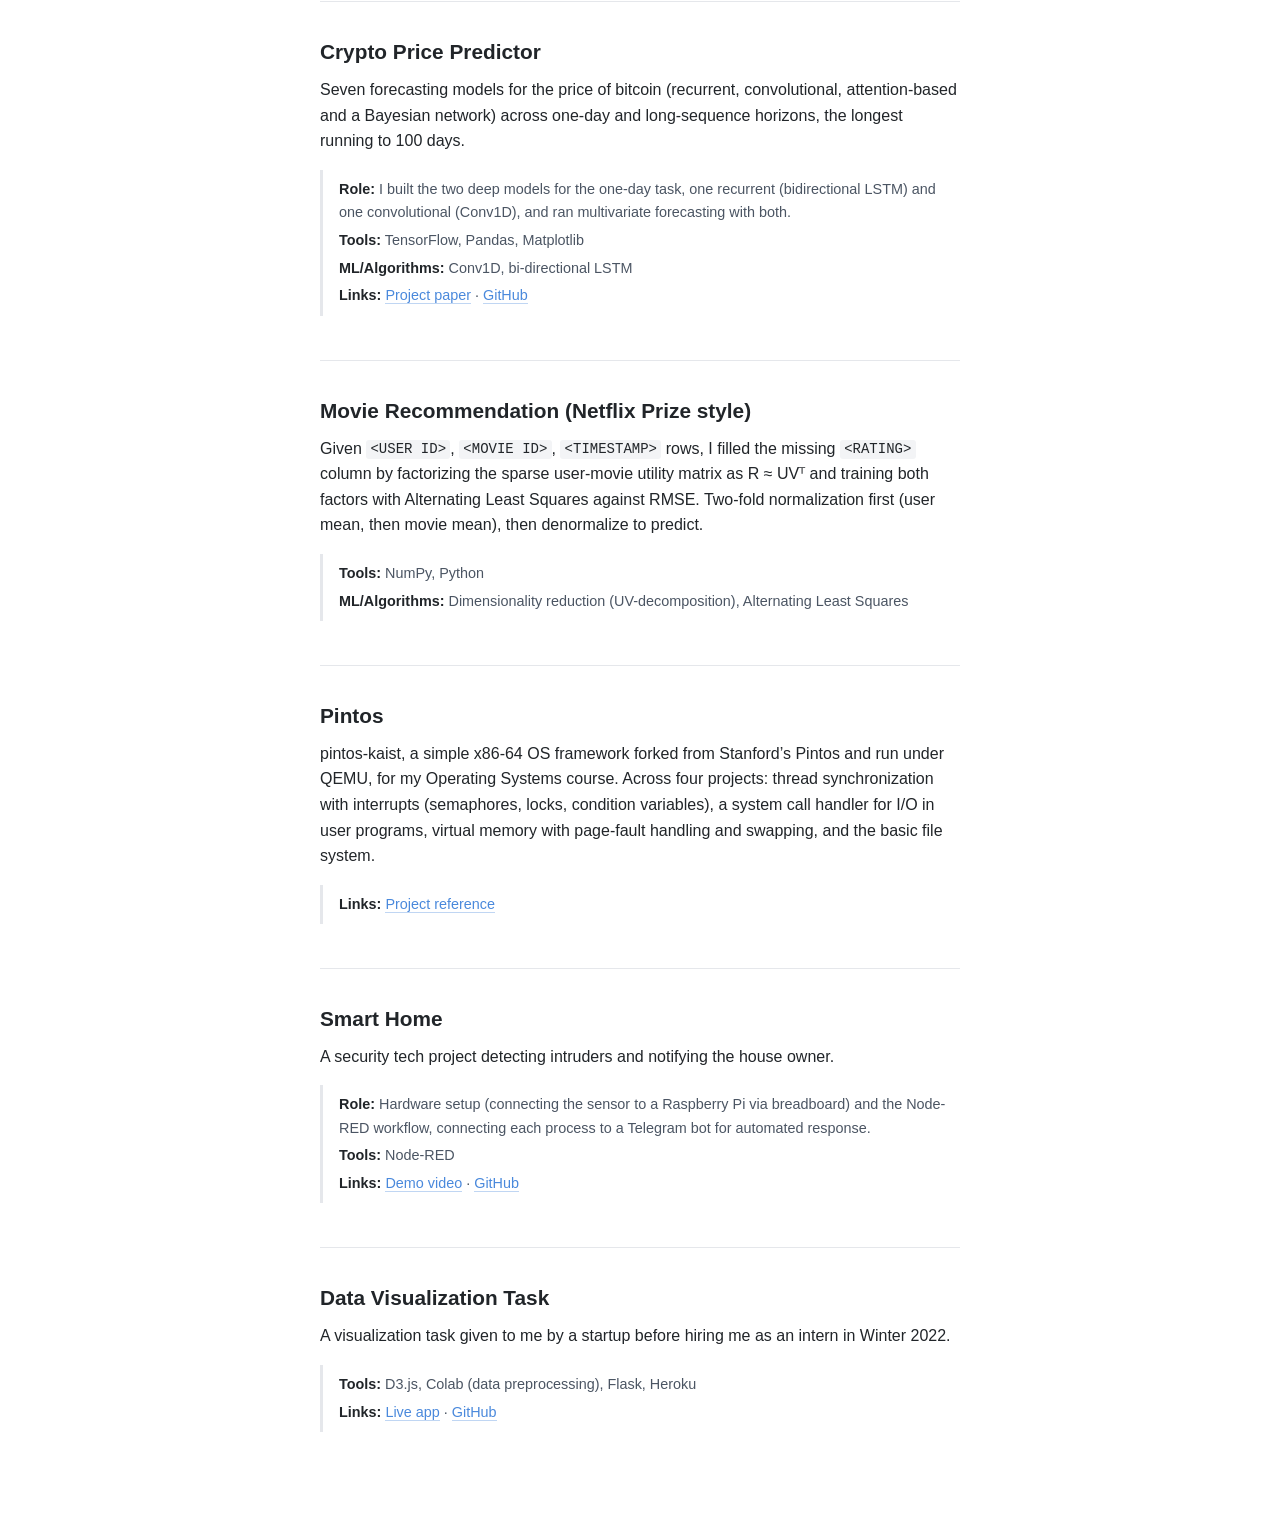
==== commit bd6ae847: "feat: add sandbox skills, KhururuAI v2 preview and hackathon mentoring Sync site and portfolio with " ====
--- a/portfolio.html
+++ b/portfolio.html
@@ -38,7 +38,7 @@
 href="mailto:info@kc-bibek.com.np"><span>info@kc-bibek.com.np</span></a>
 · <a href="https://github.com/bibekyess">github.com/bibekyess</a> · <a
 href="https://www.linkedin.com/in/bibek44">linkedin.com/in/bibek44</a><br />Updated
-September 2026</p>
+October 2026</p>
 </header>
 <nav id="TOC" role="doc-toc">
 <ul>
@@ -216,6 +216,13 @@
 budget that stops the endpoint being farmed. Five Node services plus
 Redis, Qdrant and MinIO behind a React SPA, reproducible with one Docker
 Compose command, with the decisions recorded as ADRs.</p>
+<p><strong>v2, coming soon, turns the assistant into a team.</strong>
+Instead of one chat that returns a finished artifact, you spin up
+several AI teammates, each driving its own virtual PC. The human never
+leaves the loop: you can step into any bot’s desktop at any moment to
+hand it a file, clear a CAPTCHA, or type in a password or anything else
+that should never pass through a model, then step back out and let the
+agent carry on from where you left it. An early preview is live.</p>
 <ul>
 <li><strong>Role:</strong> Solo. Architecture, all five services, the
 SPA and deployment.</li>
@@ -227,7 +234,8 @@
 RAG (page-aware chunking, Gemini embeddings, score-floored retrieval
 under a hard context budget, validated citations)</li>
 <li><strong>Links:</strong> <a
-href="https://khururu.com">khururu.com</a></li>
+href="https://khururu.com">khururu.com</a> · <a
+href="https://sangi.khururu.com">v2 preview: sangi.khururu.com</a></li>
 </ul>
 <h2
 id="charak-medical-research-assistant-web-appmcp-server-2026">Charak:
@@ -304,8 +312,8 @@
 are sent only after the lead is saved to the database, so a mail outage
 costs a notification, never a lead. It self-hosts on one VPS via Docker
 Compose behind Caddy, deployed over SSH by a GitHub Actions job that
-holds no repo permissions and can run only one fixed command on the
-server.</p>
+holds no repo permissions and can run only one fixed deploy command on
+the server.</p>
 <p><strong>The assistant is deliberately the predictable kind: grounded,
 not fine-tuned, and always in sync with the live catalogue.</strong>
 Each request flattens that catalogue into one compact line per product
@@ -313,9 +321,7 @@
 inventing prices and hard-codes the only two legal URL shapes (LLMs
 cheerfully guess <code>/products/monitors</code>, which 404s). So a
 price edit in the CRM reaches the bot’s answers within a cache window,
-and it cannot quote a number that isn’t in the database. The provider
-key never reaches the browser, and each completion logs one structured
-line, so a truncated answer is diagnosable rather than guessed at.</p>
+and it cannot quote a number that isn’t in the database.</p>
 <ul>
 <li><strong>Role:</strong> Solo. Site, CRM, assistant, VPS, domain, DNS
 and mailboxes.</li>
@@ -326,8 +332,8 @@
 <li><strong>ML/Algorithms:</strong> Catalogue-grounded LLM assistant.
 Live DB → compact token-efficient context behind a TTL cache,
 guardrailed system prompt (no invented prices/specs, closed link
-vocabulary, out-of-scope hand-off), SSE → plain-text delta re-emission,
-per-IP rate limiting and per-completion telemetry</li>
+vocabulary, out-of-scope hand-off), SSE → plain-text delta
+re-emission</li>
 <li><strong>Links:</strong> <a
 href="https://bintechint.com">bintechint.com</a></li>
 </ul>
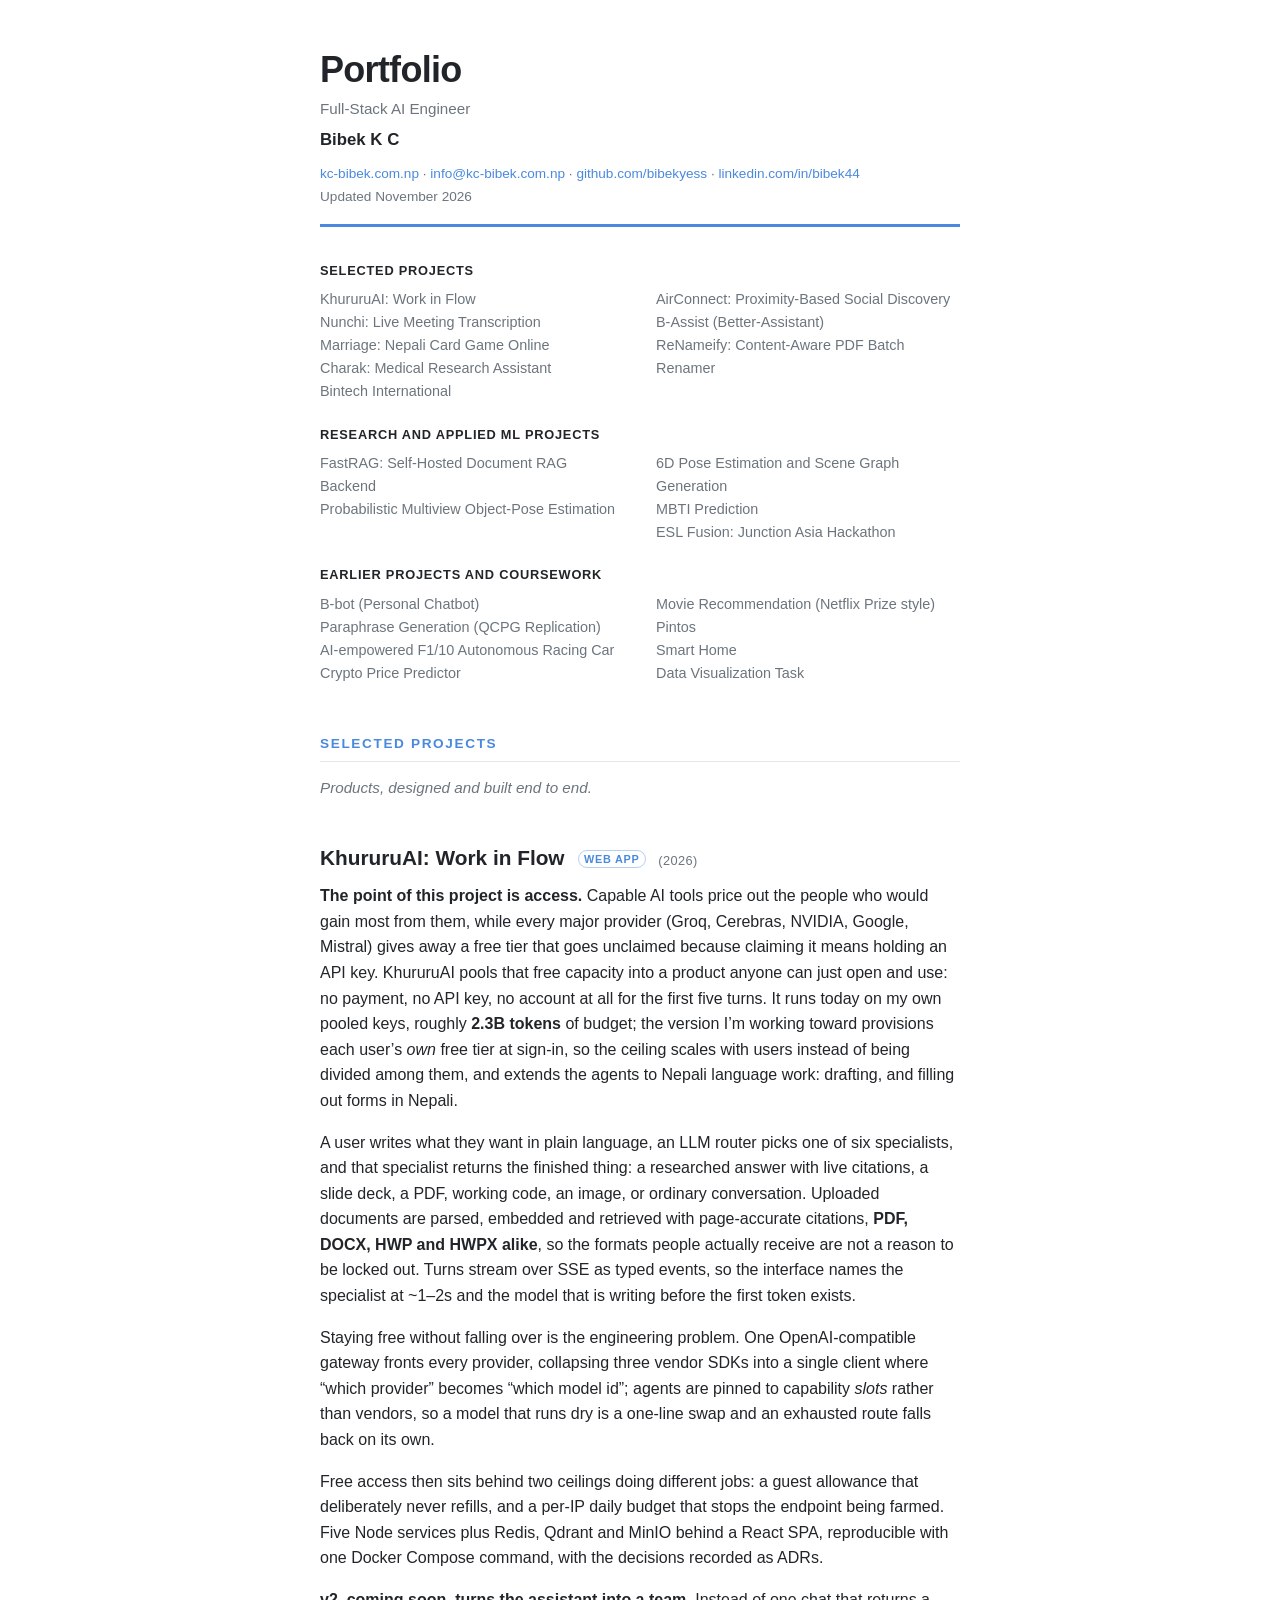
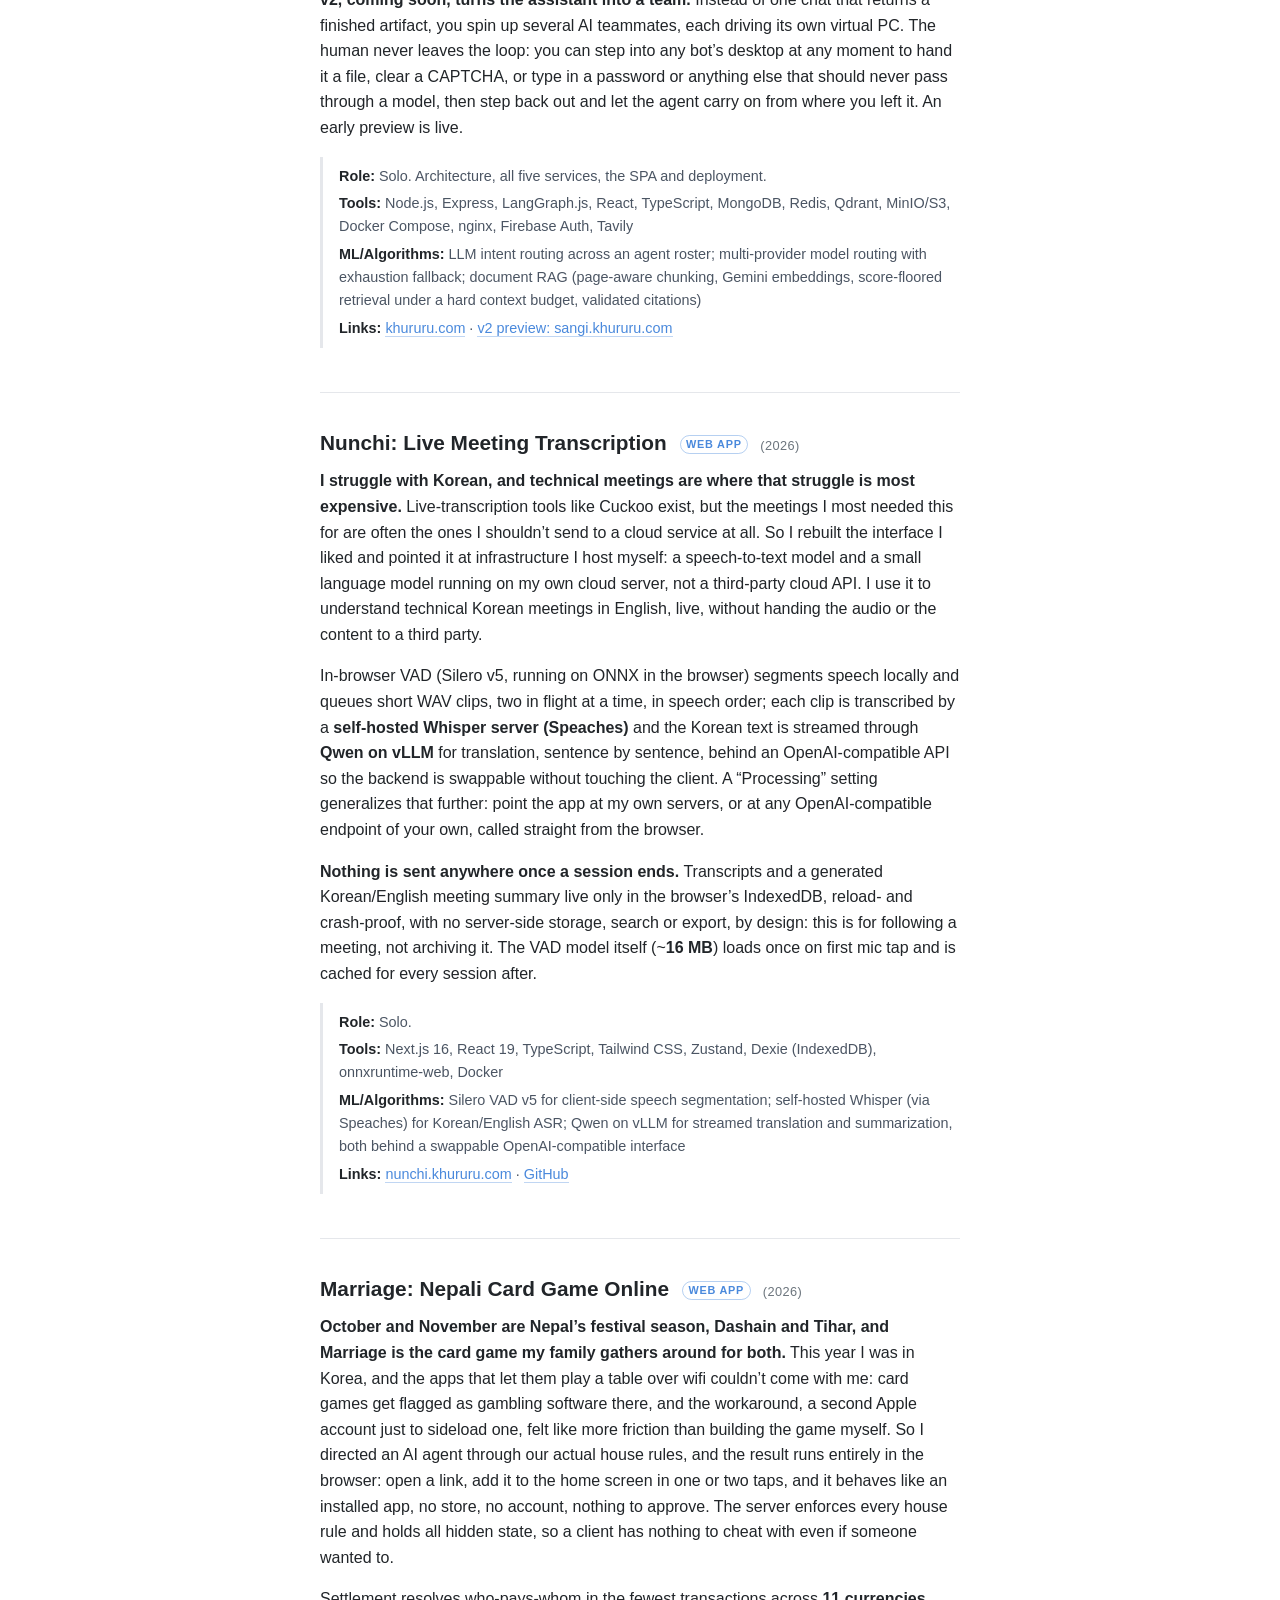
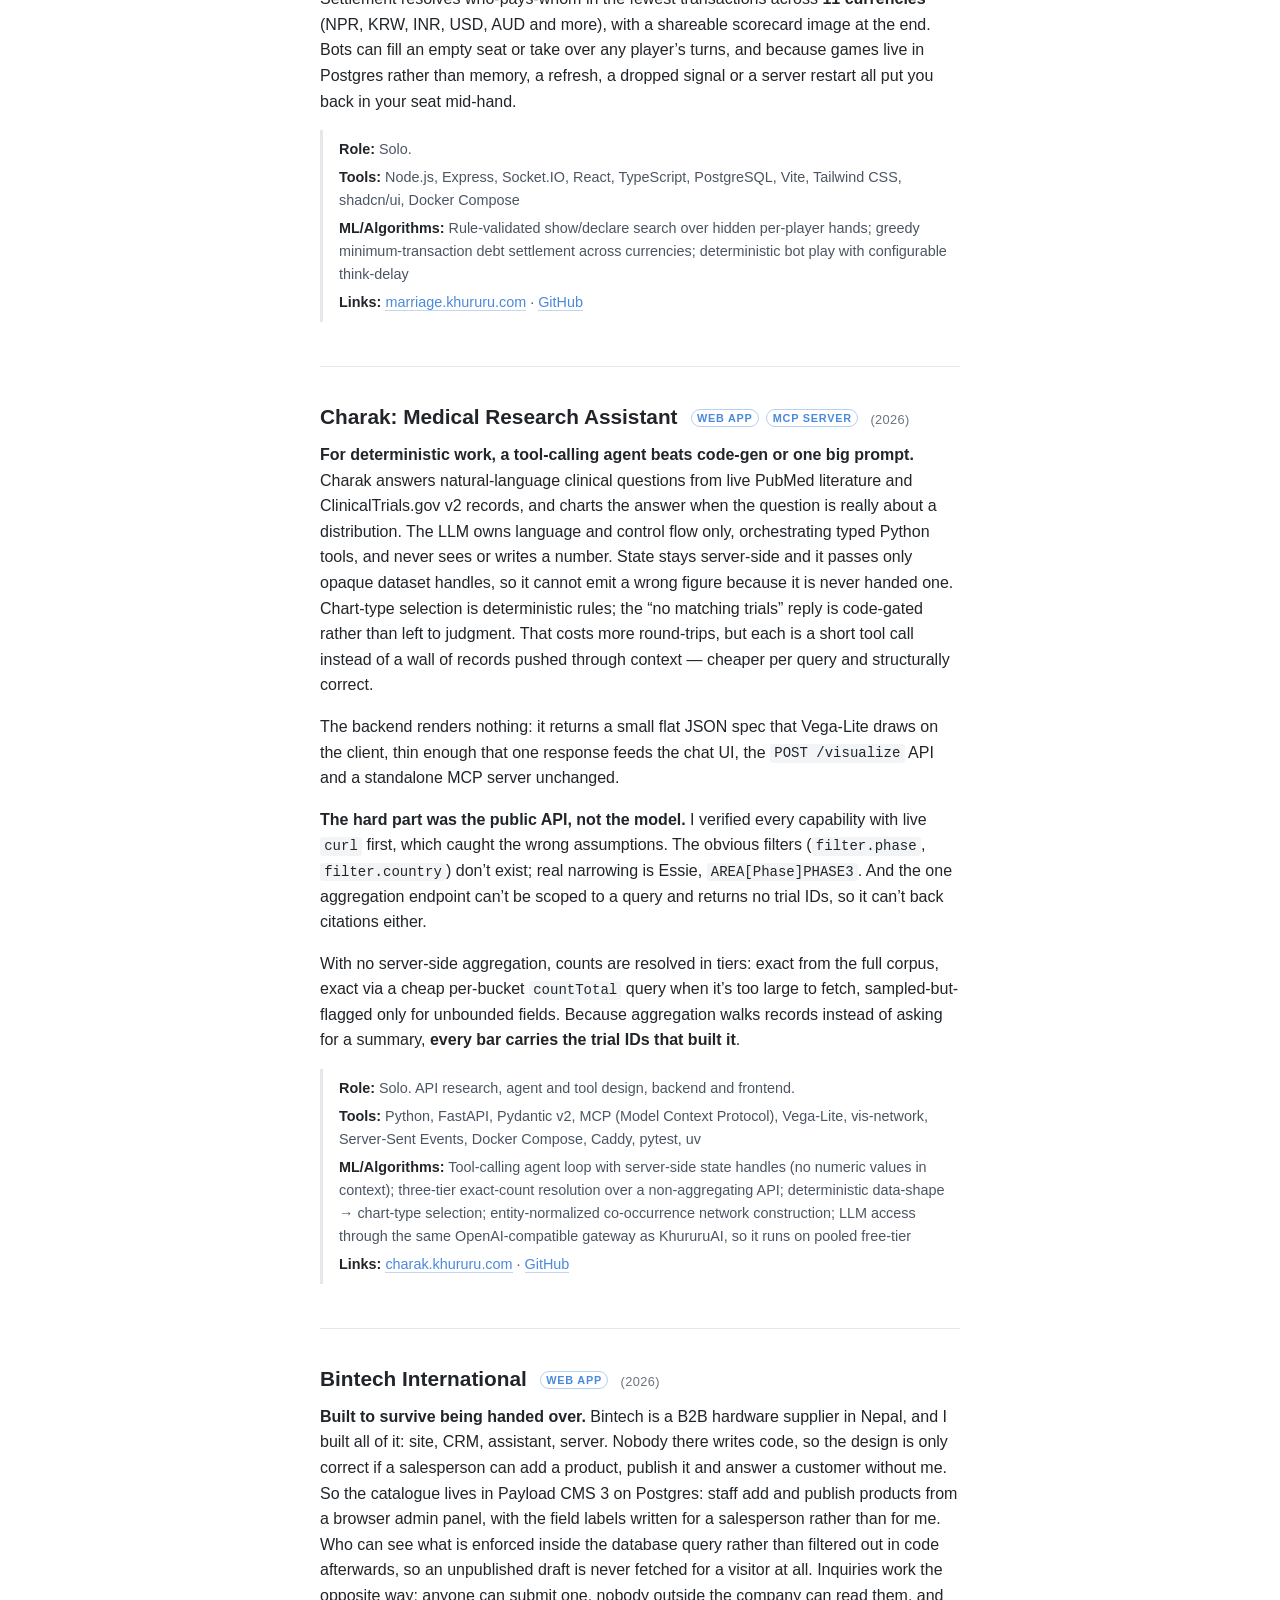
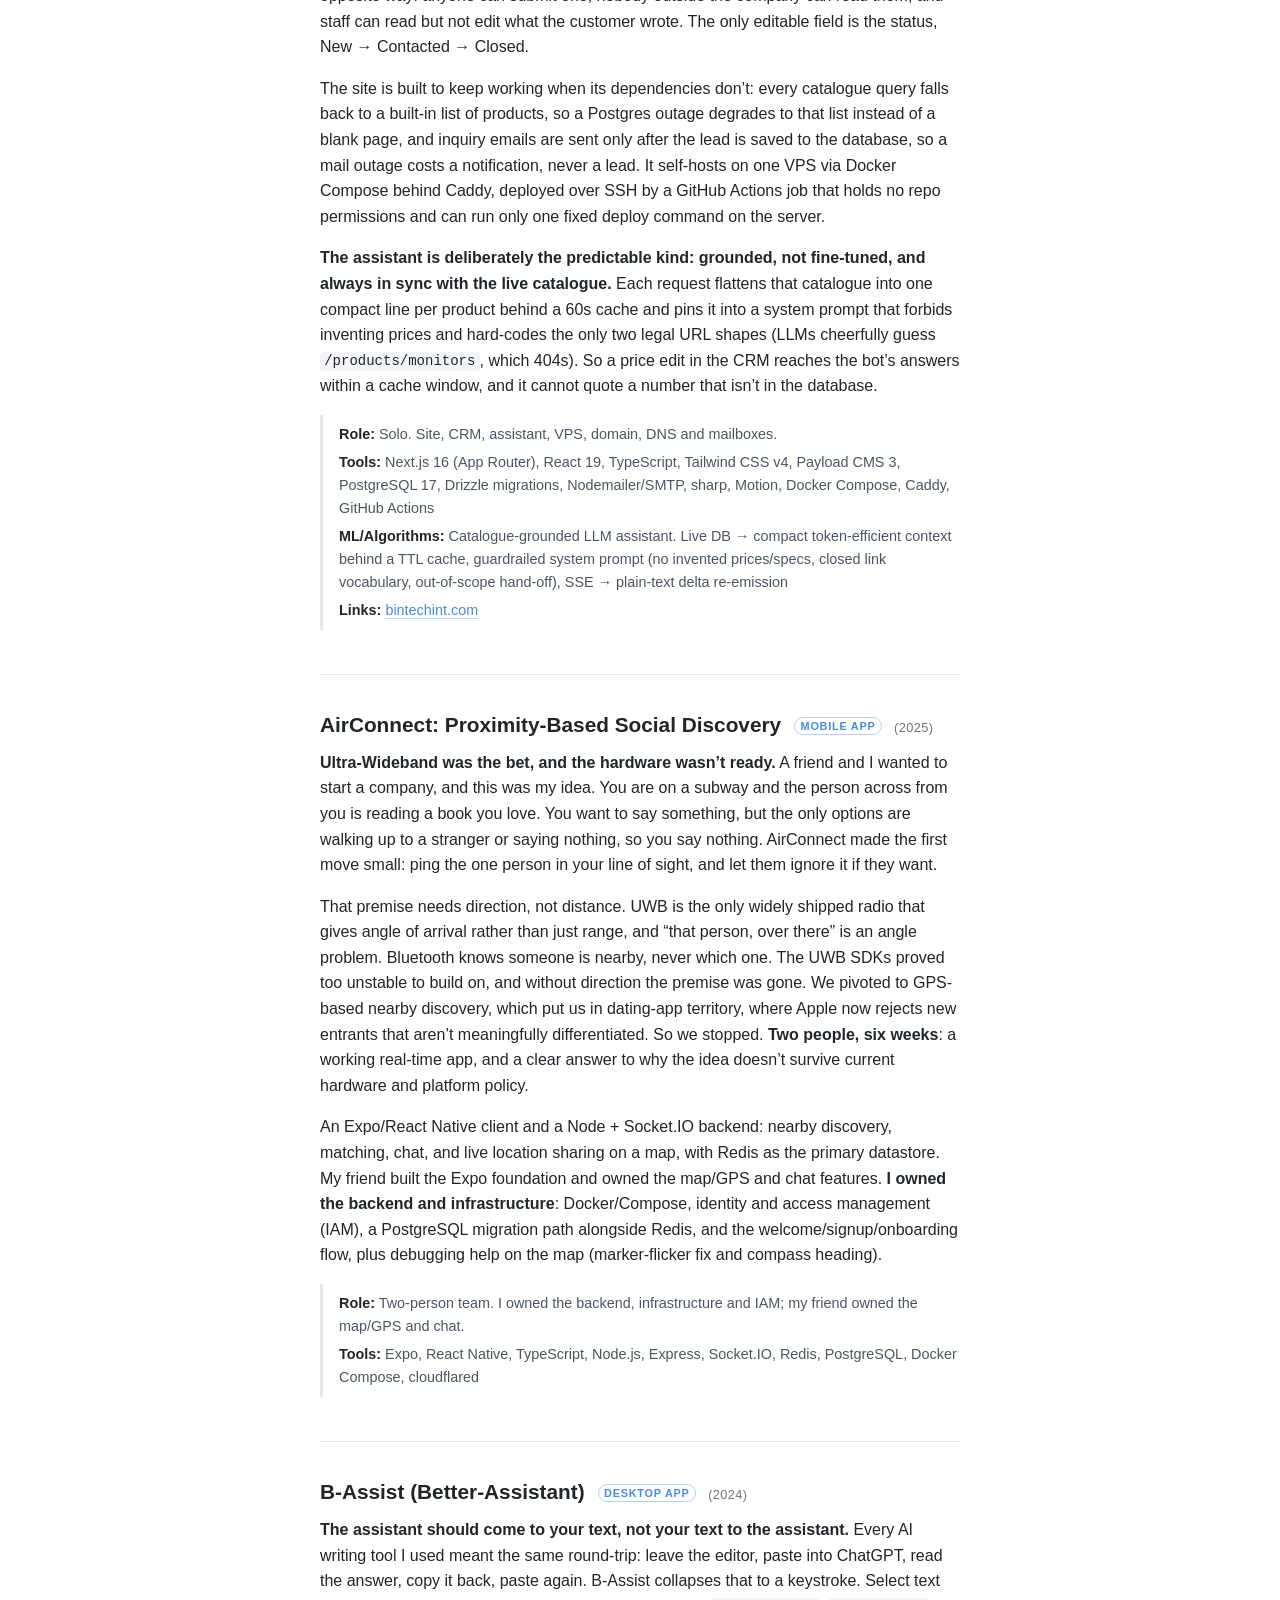
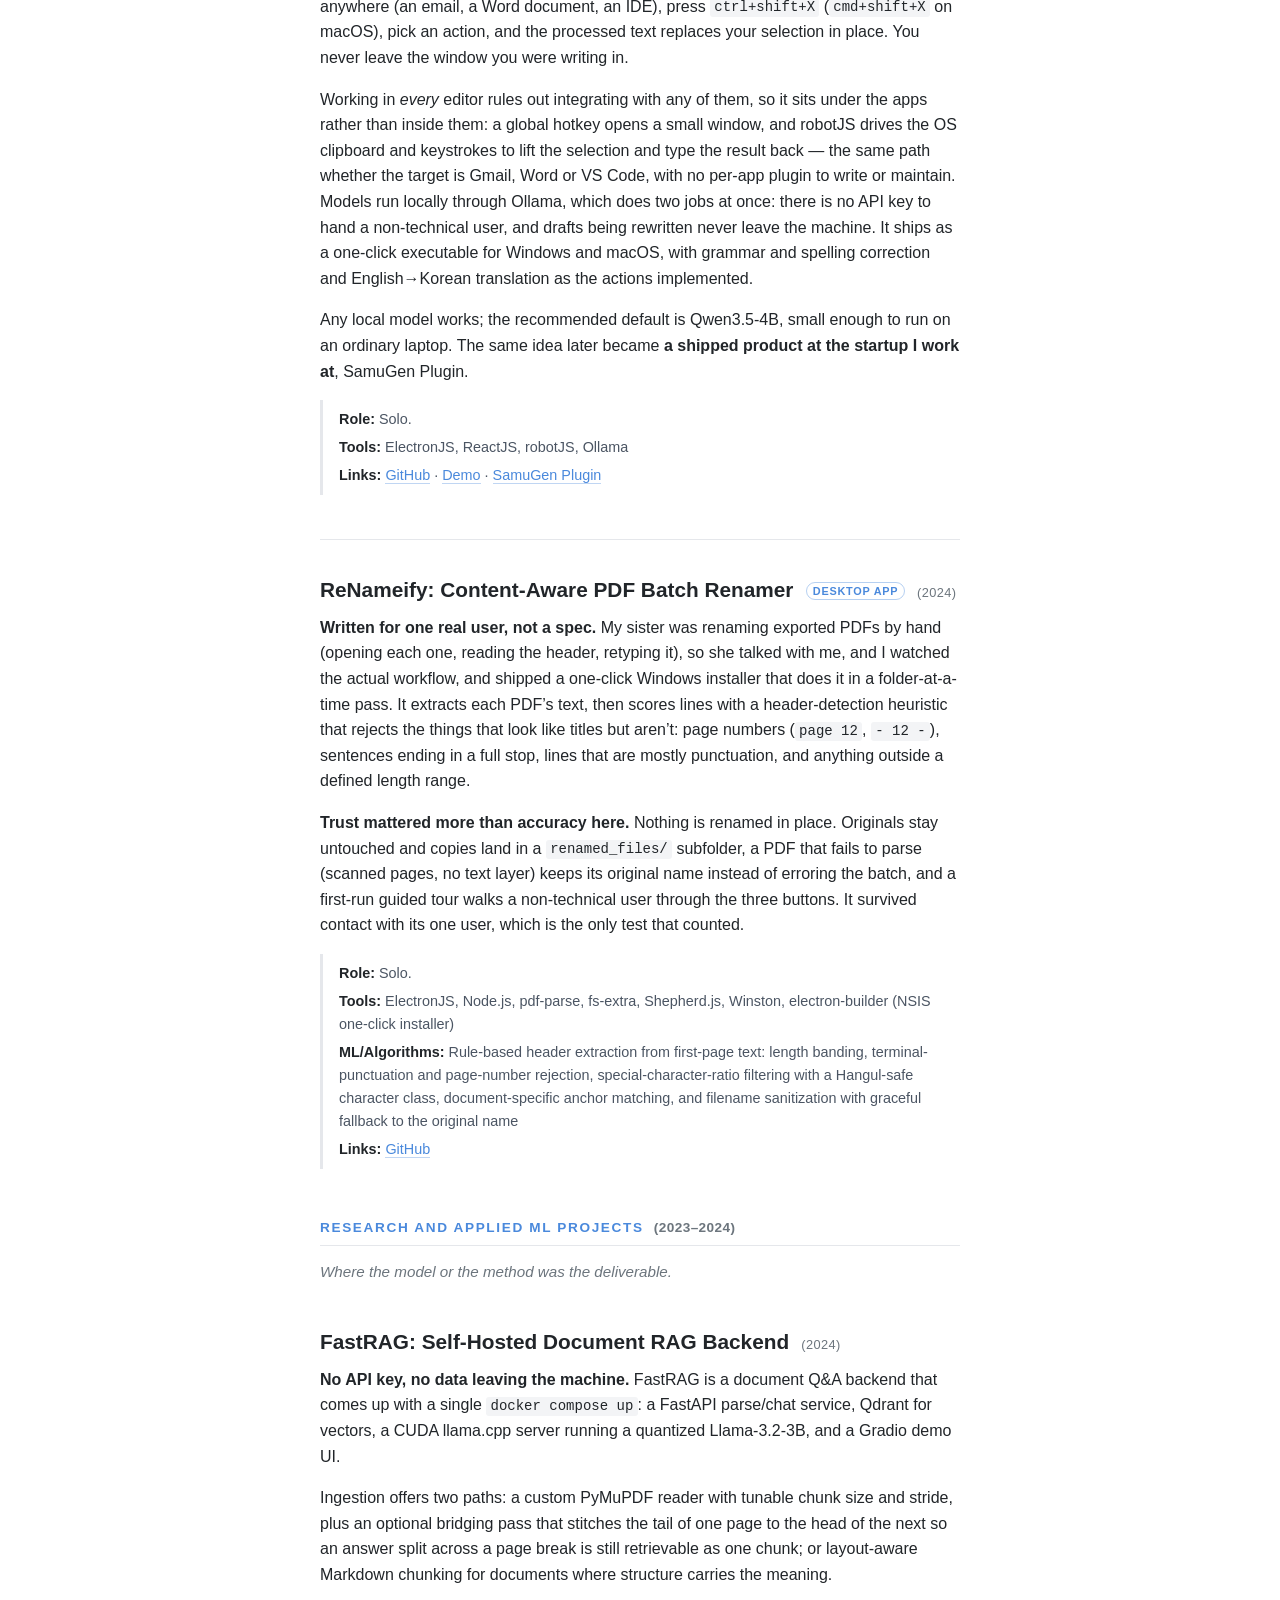
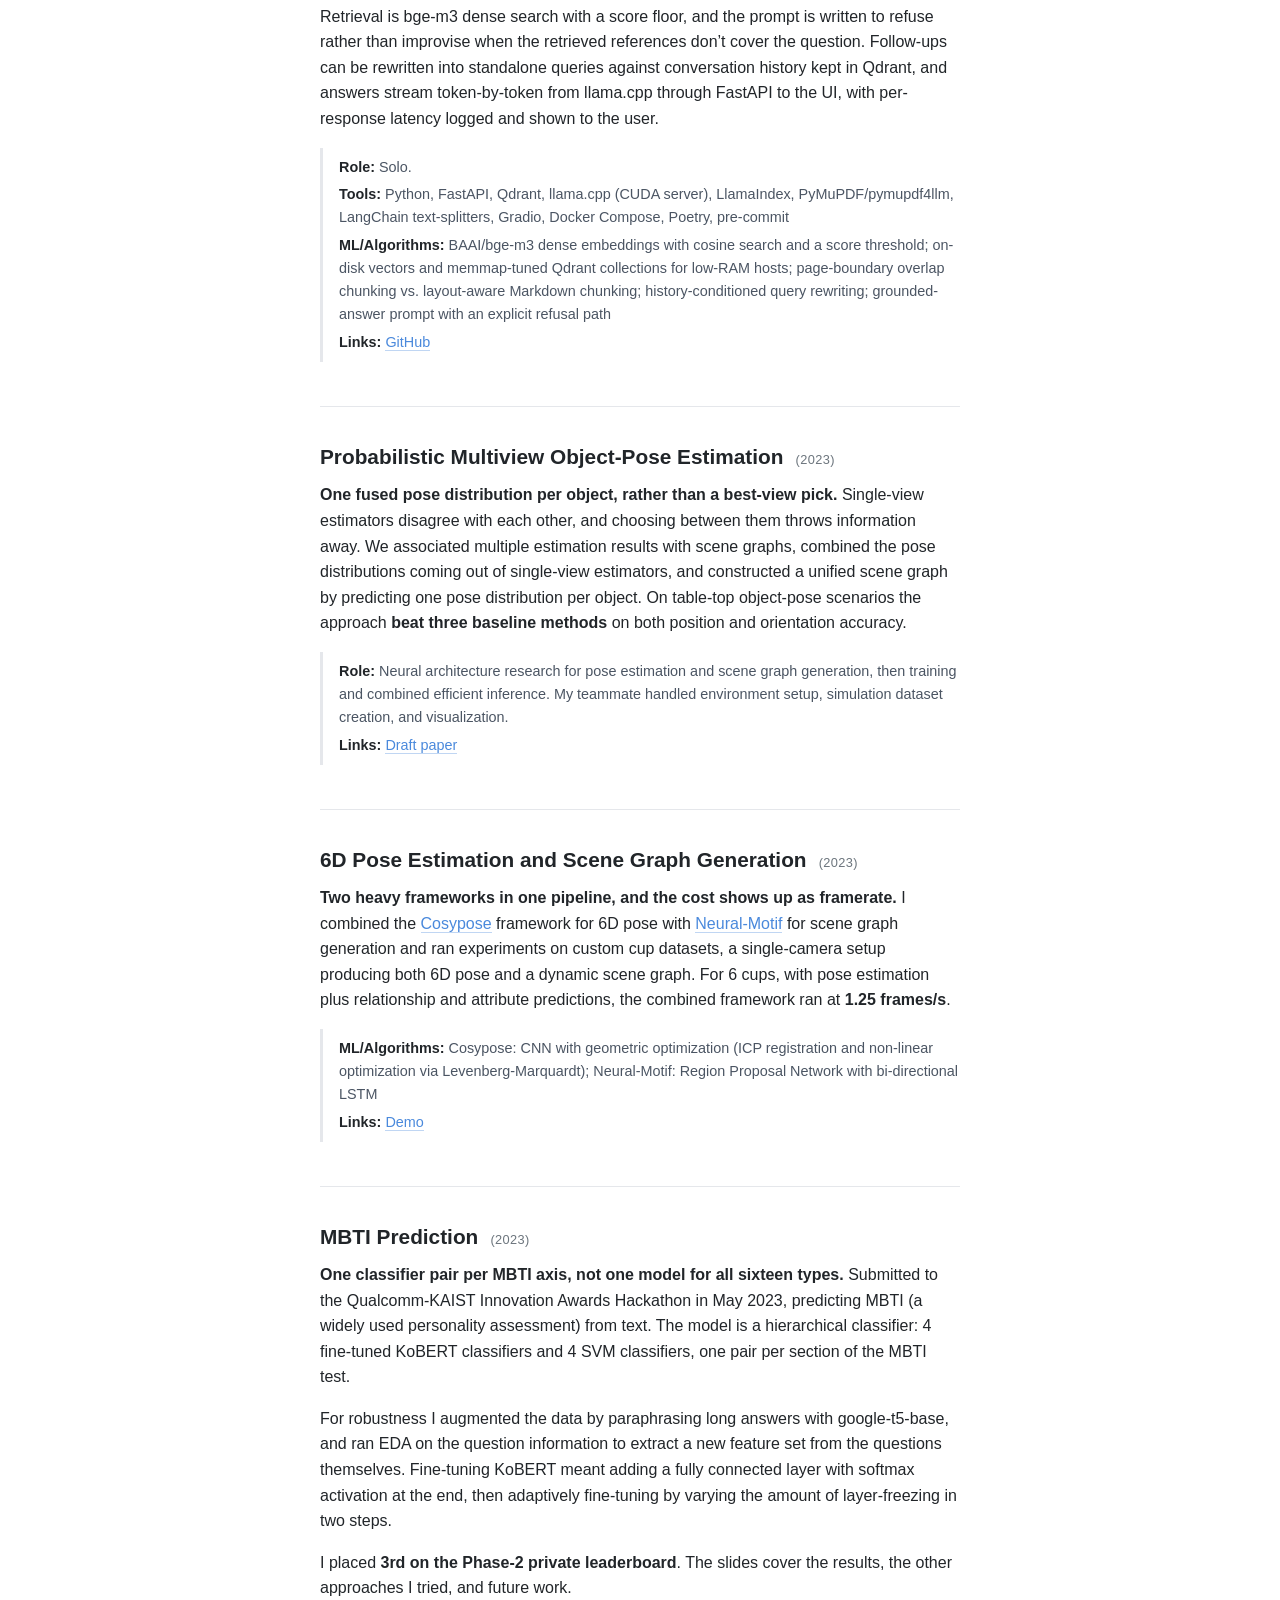
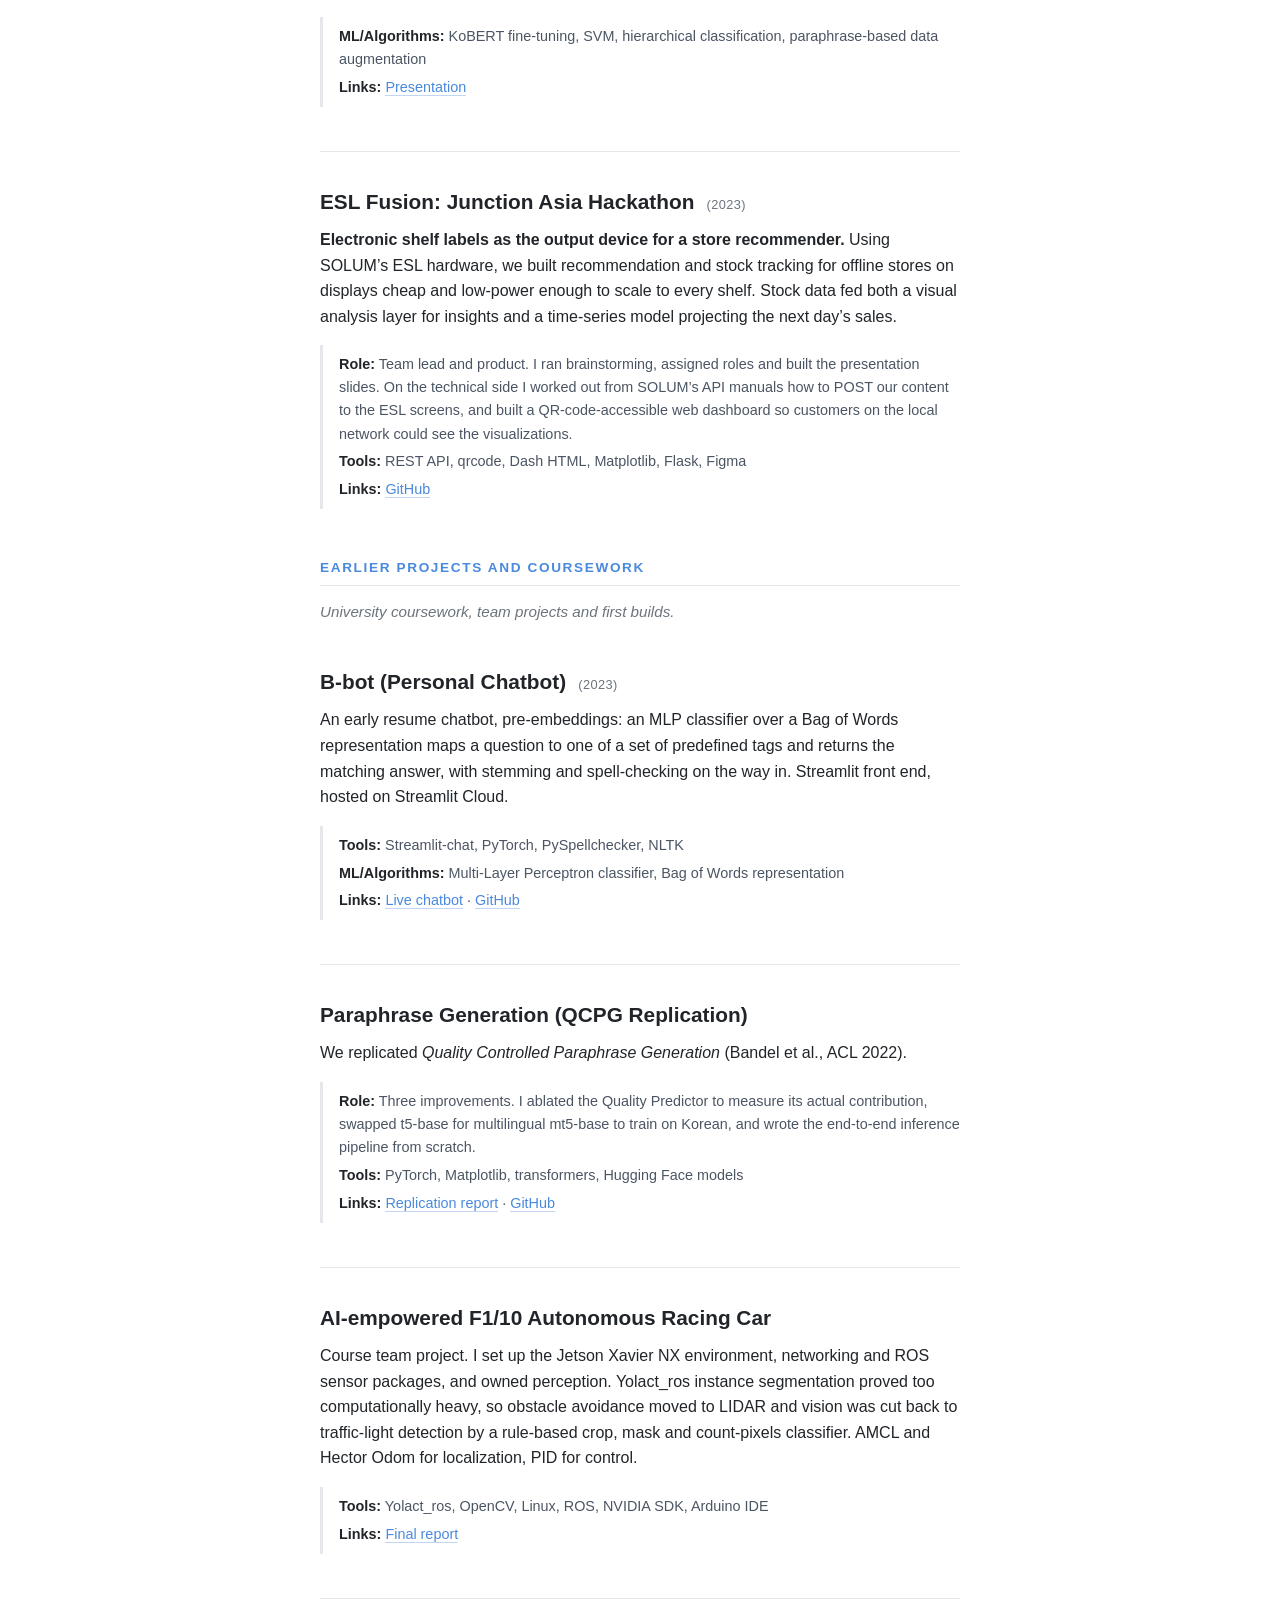
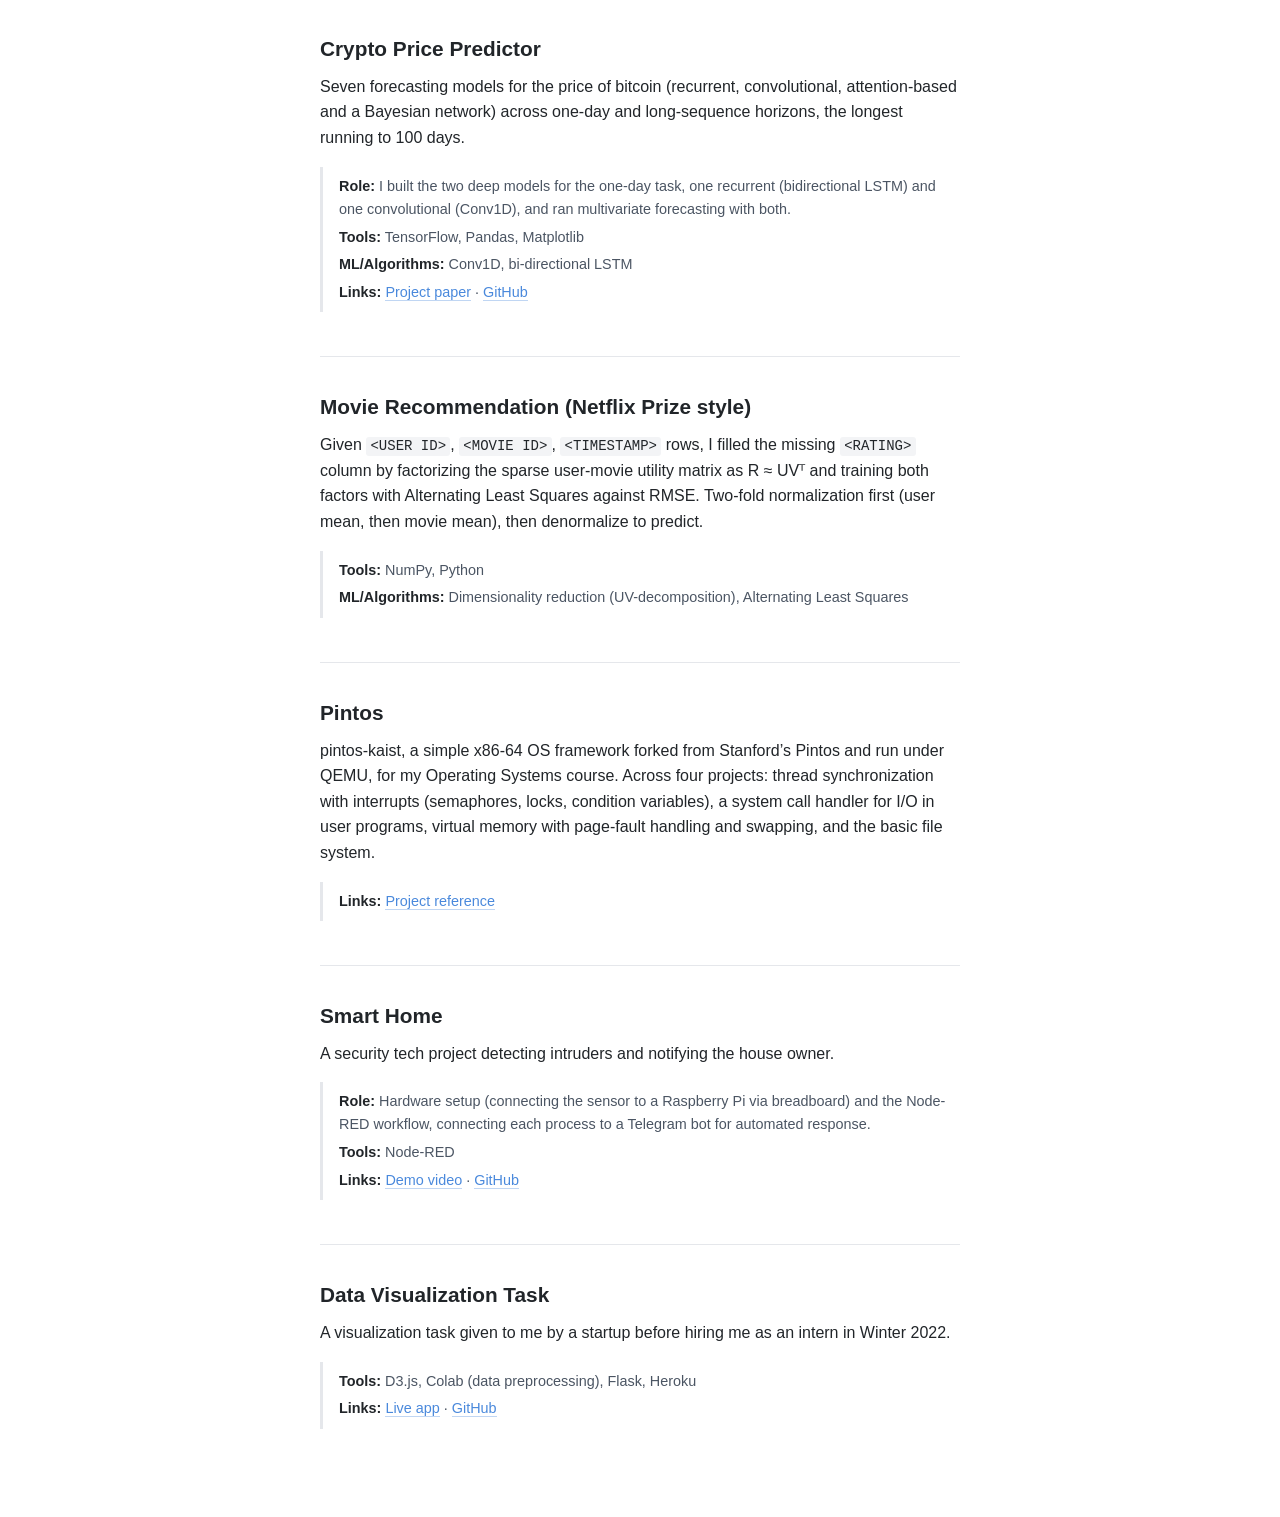
==== commit ed031a54: "feat: add Marriage and Nunchi to portfolio projects Two personal projects from October 2026: a self-" ====
--- a/portfolio.html
+++ b/portfolio.html
@@ -38,7 +38,7 @@
 href="mailto:info@kc-bibek.com.np"><span>info@kc-bibek.com.np</span></a>
 · <a href="https://github.com/bibekyess">github.com/bibekyess</a> · <a
 href="https://www.linkedin.com/in/bibek44">linkedin.com/in/bibek44</a><br />Updated
-October 2026</p>
+November 2026</p>
 </header>
 <nav id="TOC" role="doc-toc">
 <ul>
@@ -48,6 +48,14 @@
 <li><a href="#khururuai-work-in-flow-web-app-2026"
 id="toc-khururuai-work-in-flow-web-app-2026">KhururuAI: Work in Flow
 <span class="tag">Web app</span>
+<span class="year">(2026)</span></a></li>
+<li><a href="#nunchi-live-meeting-transcription-web-app-2026"
+id="toc-nunchi-live-meeting-transcription-web-app-2026">Nunchi: Live
+Meeting Transcription <span class="tag">Web app</span>
+<span class="year">(2026)</span></a></li>
+<li><a href="#marriage-nepali-card-game-online-web-app-2026"
+id="toc-marriage-nepali-card-game-online-web-app-2026">Marriage: Nepali
+Card Game Online <span class="tag">Web app</span>
 <span class="year">(2026)</span></a></li>
 <li><a href="#charak-medical-research-assistant-web-appmcp-server-2026"
 id="toc-charak-medical-research-assistant-web-appmcp-server-2026">Charak:
@@ -237,6 +245,83 @@
 href="https://khururu.com">khururu.com</a> · <a
 href="https://sangi.khururu.com">v2 preview: sangi.khururu.com</a></li>
 </ul>
+<h2 id="nunchi-live-meeting-transcription-web-app-2026">Nunchi: Live
+Meeting Transcription <span class="tag">Web app</span>
+<span class="year">(2026)</span></h2>
+<!-- year: 2026 | tags: speech-to-text, llm, translation, self-hosted, privacy, vad | featured: true -->
+
+<p><strong>I struggle with Korean, and technical meetings are where that
+struggle is most expensive.</strong> Live-transcription tools like
+Cuckoo exist, but the meetings I most needed this for are often the ones
+I shouldn’t send to a cloud service at all. So I rebuilt the interface I
+liked and pointed it at infrastructure I host myself: a speech-to-text
+model and a small language model running on my own cloud server, not a
+third-party cloud API. I use it to understand technical Korean meetings
+in English, live, without handing the audio or the content to a third
+party.</p>
+<p>In-browser VAD (Silero v5, running on ONNX in the browser) segments
+speech locally and queues short WAV clips, two in flight at a time, in
+speech order; each clip is transcribed by a <strong>self-hosted Whisper
+server (Speaches)</strong> and the Korean text is streamed through
+<strong>Qwen on vLLM</strong> for translation, sentence by sentence,
+behind an OpenAI-compatible API so the backend is swappable without
+touching the client. A “Processing” setting generalizes that further:
+point the app at my own servers, or at any OpenAI-compatible endpoint of
+your own, called straight from the browser.</p>
+<p><strong>Nothing is sent anywhere once a session ends.</strong>
+Transcripts and a generated Korean/English meeting summary live only in
+the browser’s IndexedDB, reload- and crash-proof, with no server-side
+storage, search or export, by design: this is for following a meeting,
+not archiving it. The VAD model itself (~<strong>16 MB</strong>) loads
+once on first mic tap and is cached for every session after.</p>
+<ul>
+<li><strong>Role:</strong> Solo.</li>
+<li><strong>Tools:</strong> Next.js 16, React 19, TypeScript, Tailwind
+CSS, Zustand, Dexie (IndexedDB), onnxruntime-web, Docker</li>
+<li><strong>ML/Algorithms:</strong> Silero VAD v5 for client-side speech
+segmentation; self-hosted Whisper (via Speaches) for Korean/English ASR;
+Qwen on vLLM for streamed translation and summarization, both behind a
+swappable OpenAI-compatible interface</li>
+<li><strong>Links:</strong> <a
+href="https://nunchi.khururu.com">nunchi.khururu.com</a> · <a
+href="https://github.com/bibekyess/nunchi">GitHub</a></li>
+</ul>
+<h2 id="marriage-nepali-card-game-online-web-app-2026">Marriage: Nepali
+Card Game Online <span class="tag">Web app</span>
+<span class="year">(2026)</span></h2>
+<!-- year: 2026 | tags: realtime, socket-io, postgres, game-engine, pwa | featured: true -->
+
+<p><strong>October and November are Nepal’s festival season, Dashain and
+Tihar, and Marriage is the card game my family gathers around for
+both.</strong> This year I was in Korea, and the apps that let them play
+a table over wifi couldn’t come with me: card games get flagged as
+gambling software there, and the workaround, a second Apple account just
+to sideload one, felt like more friction than building the game myself.
+So I directed an AI agent through our actual house rules, and the result
+runs entirely in the browser: open a link, add it to the home screen in
+one or two taps, and it behaves like an installed app, no store, no
+account, nothing to approve. The server enforces every house rule and
+holds all hidden state, so a client has nothing to cheat with even if
+someone wanted to.</p>
+<p>Settlement resolves who-pays-whom in the fewest transactions across
+<strong>11 currencies</strong> (NPR, KRW, INR, USD, AUD and more), with
+a shareable scorecard image at the end. Bots can fill an empty seat or
+take over any player’s turns, and because games live in Postgres rather
+than memory, a refresh, a dropped signal or a server restart all put you
+back in your seat mid-hand.</p>
+<ul>
+<li><strong>Role:</strong> Solo.</li>
+<li><strong>Tools:</strong> Node.js, Express, Socket.IO, React,
+TypeScript, PostgreSQL, Vite, Tailwind CSS, shadcn/ui, Docker
+Compose</li>
+<li><strong>ML/Algorithms:</strong> Rule-validated show/declare search
+over hidden per-player hands; greedy minimum-transaction debt settlement
+across currencies; deterministic bot play with configurable
+think-delay</li>
+<li><strong>Links:</strong> <a
+href="https://marriage.khururu.com">marriage.khururu.com</a> · <a
+href="https://github.com/bibekyess/marriage-card-game">GitHub</a></li>
+</ul>
 <h2
 id="charak-medical-research-assistant-web-appmcp-server-2026">Charak:
 Medical Research Assistant <span class="tag">Web
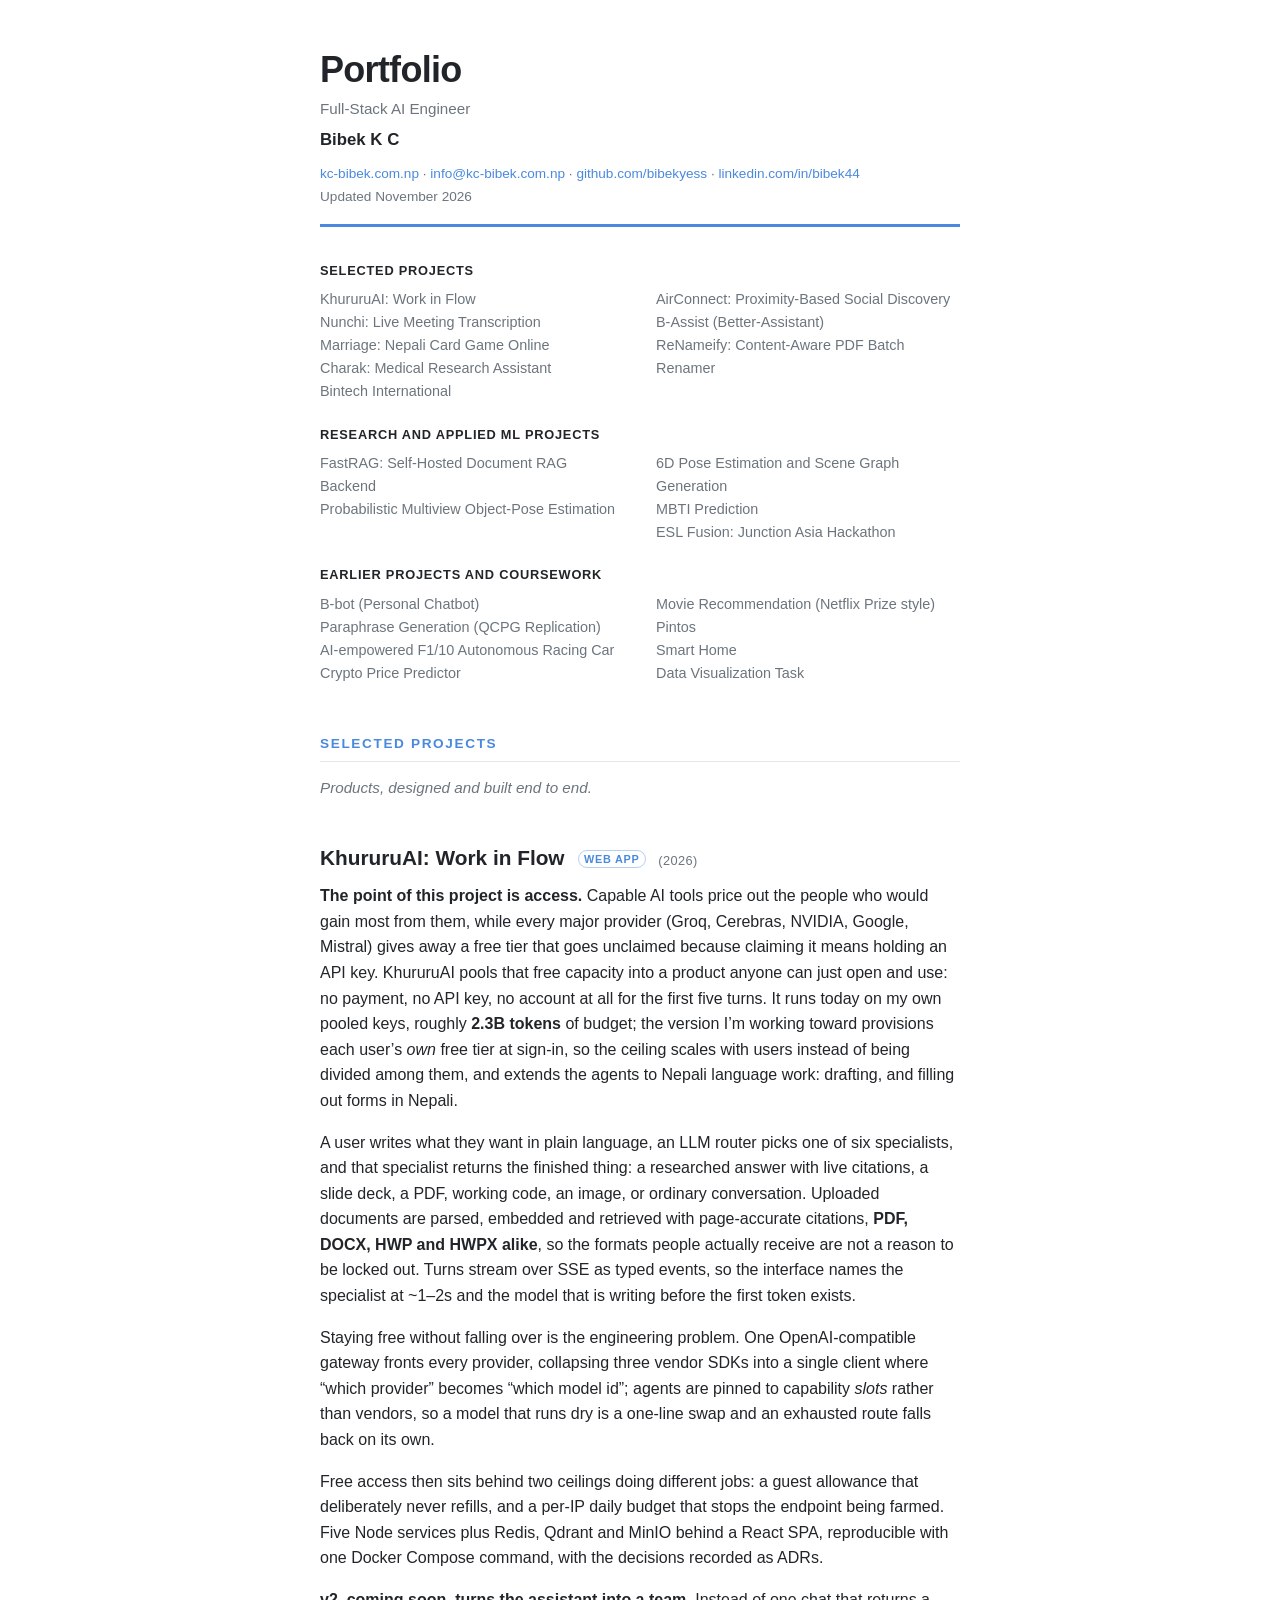
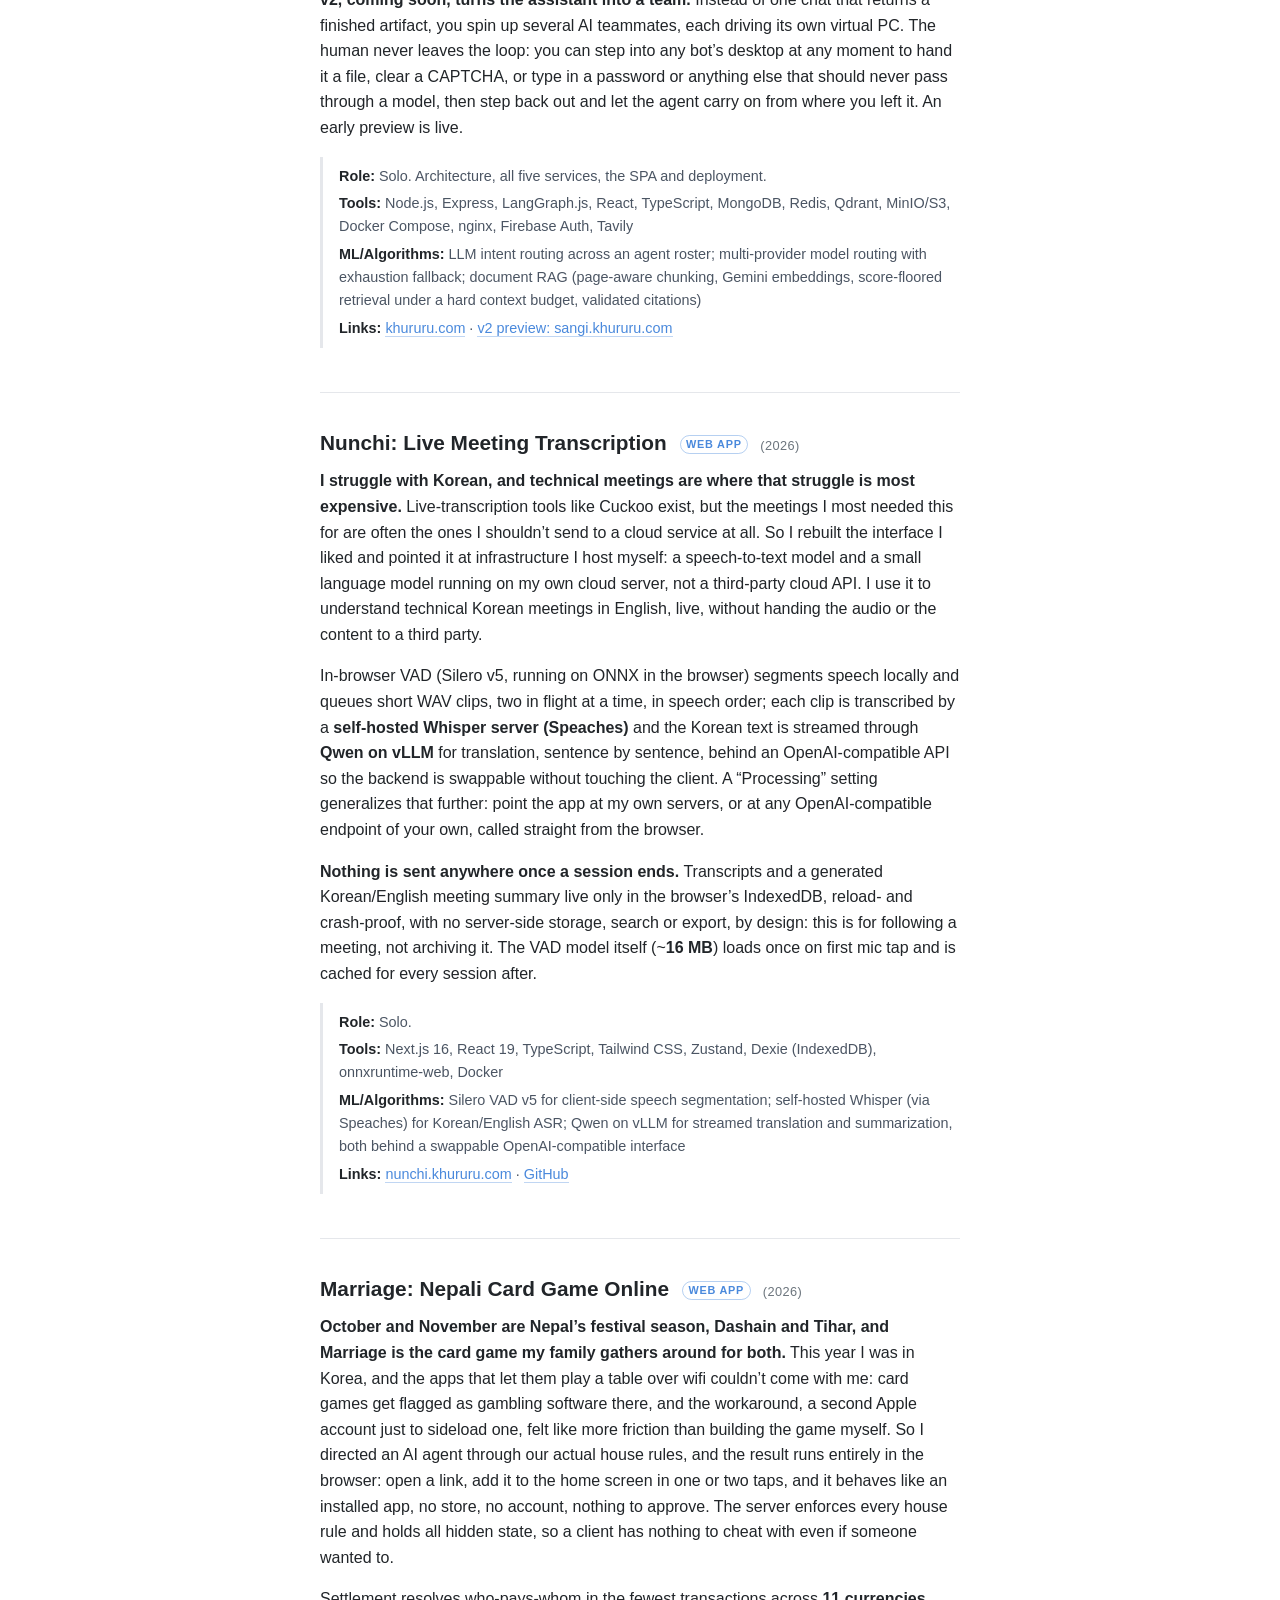
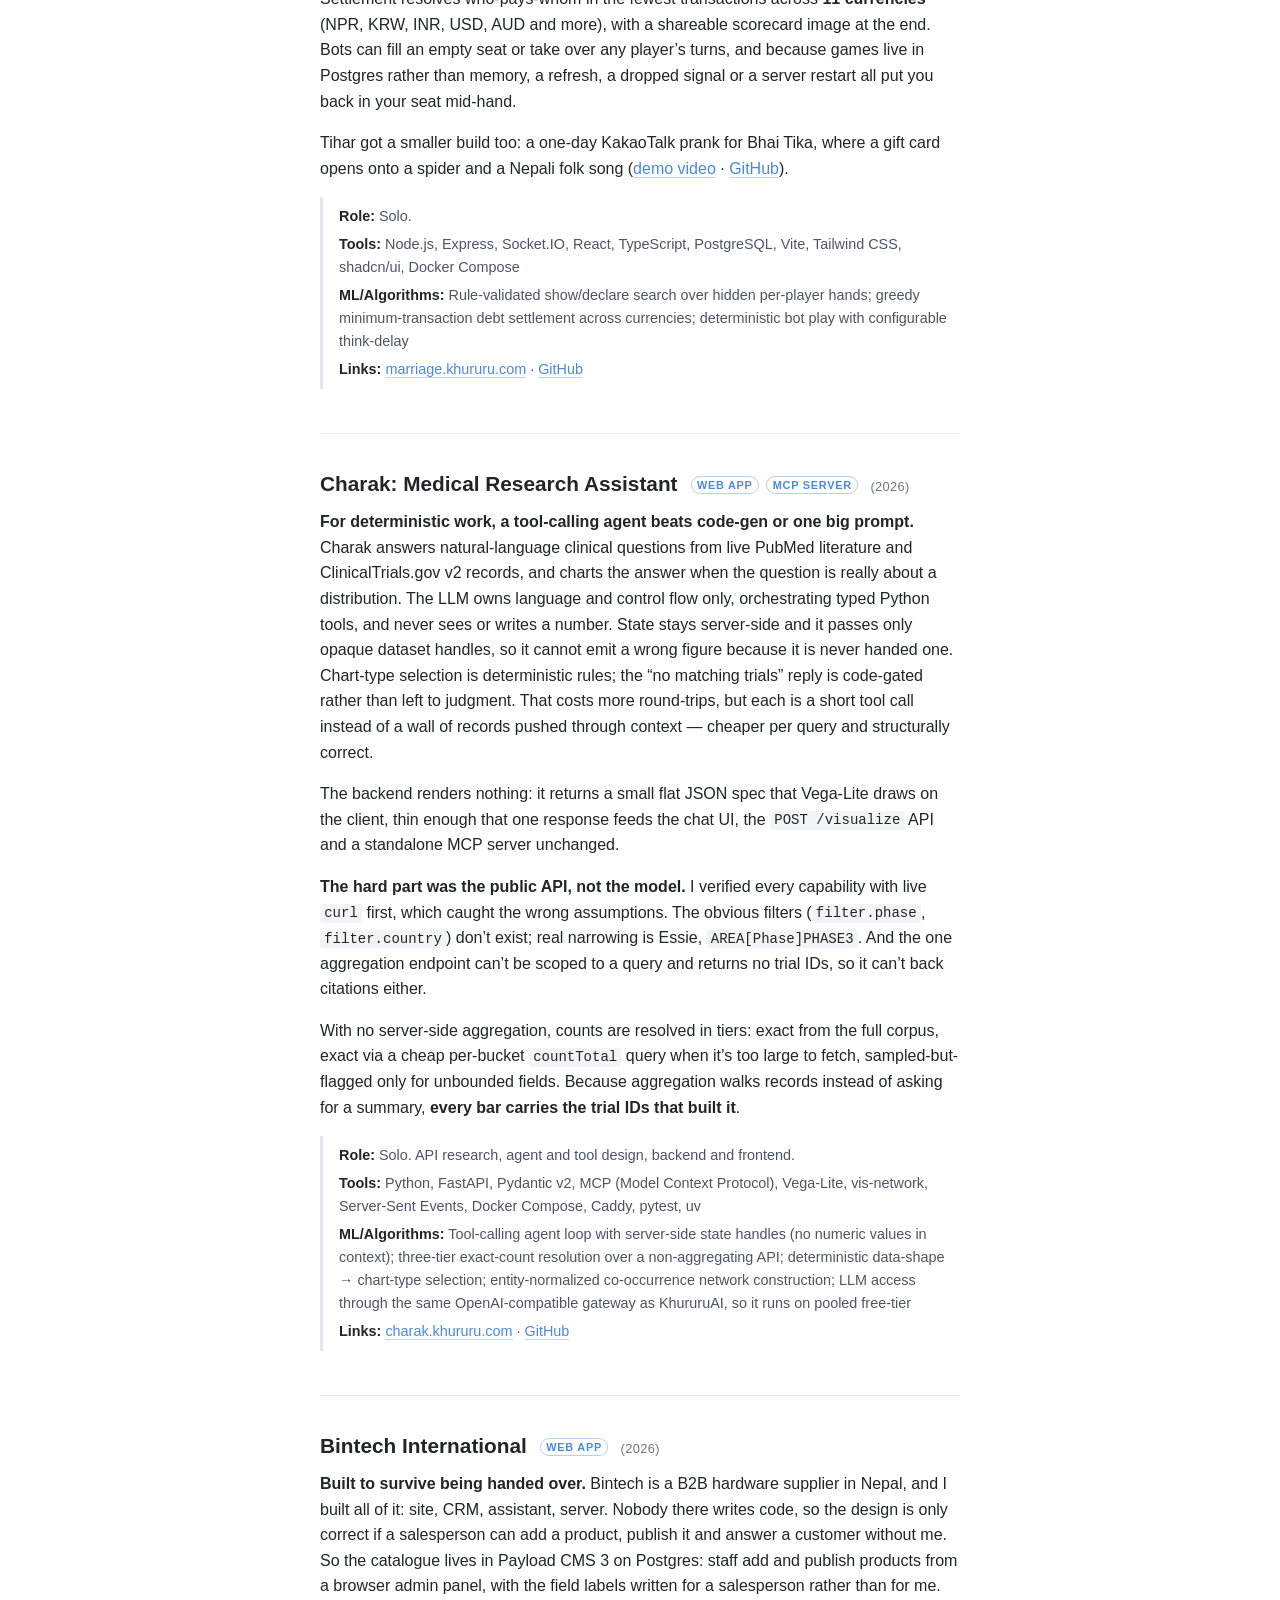
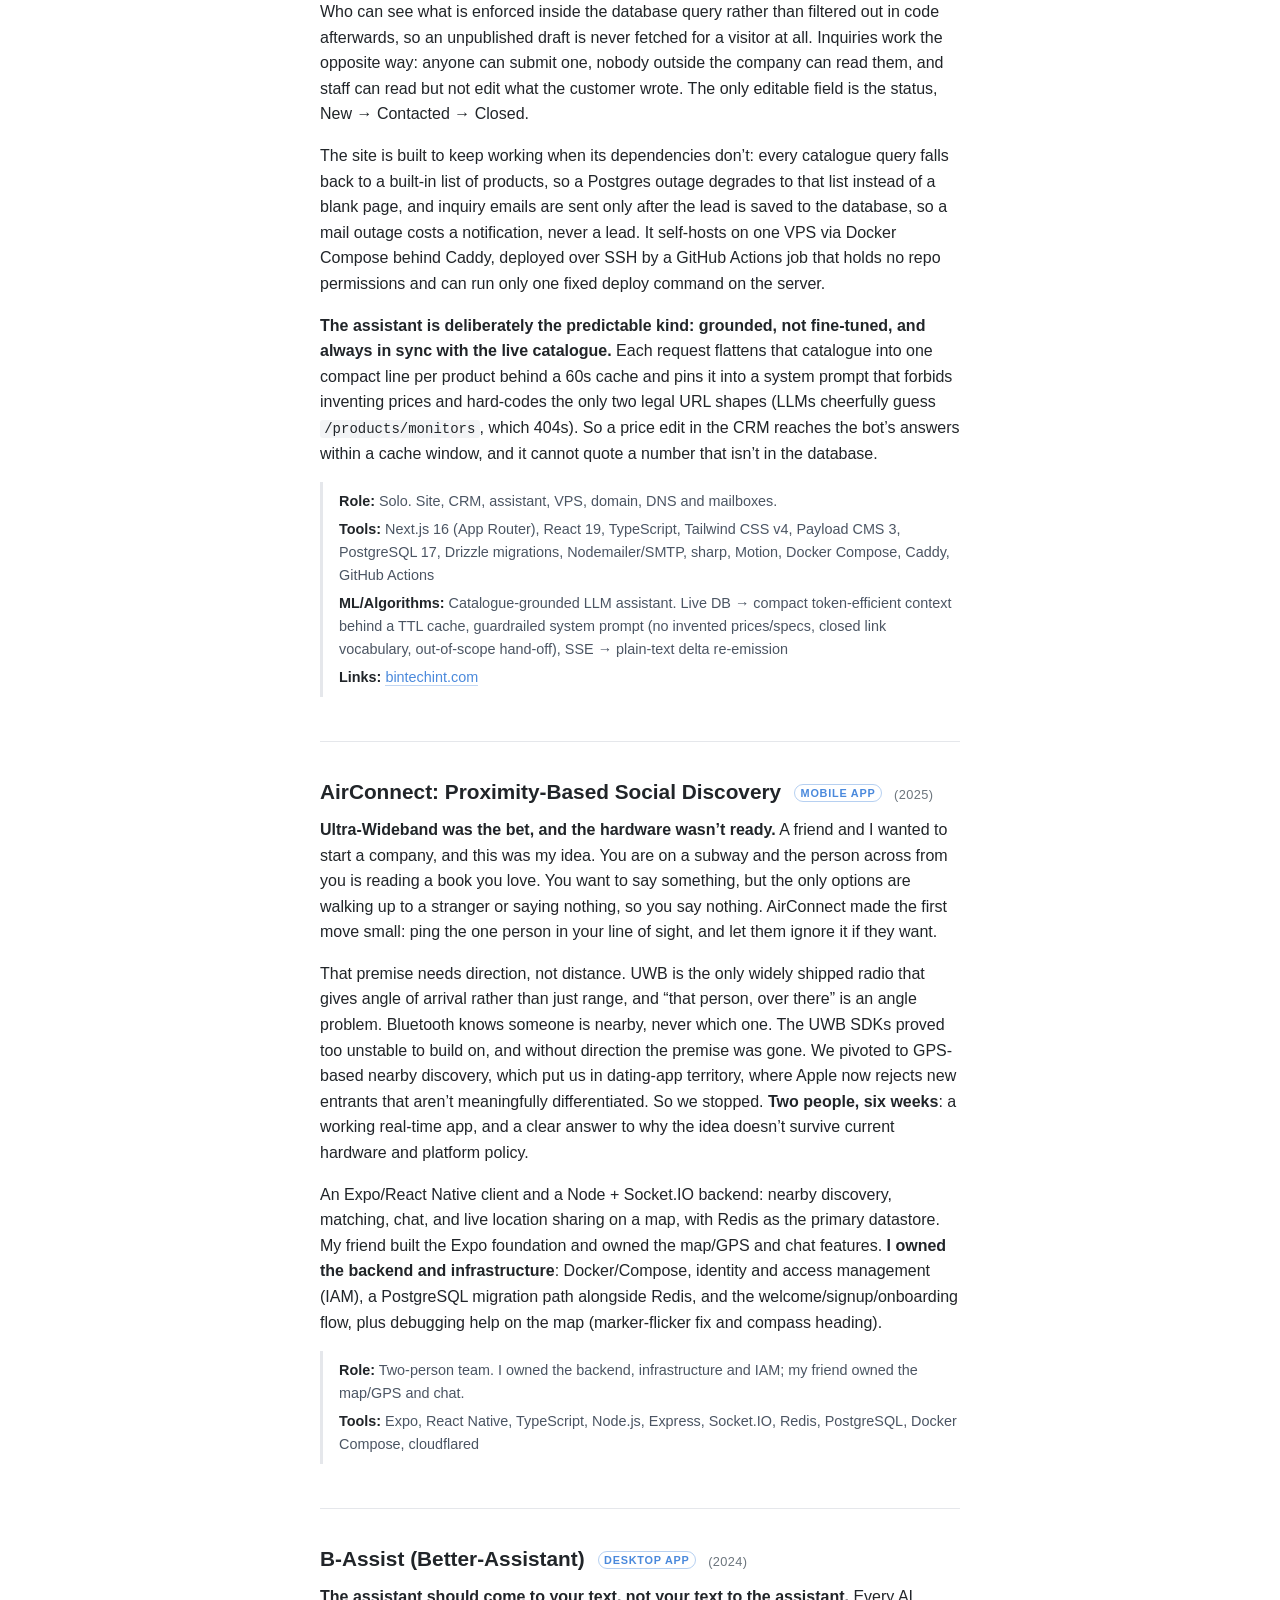
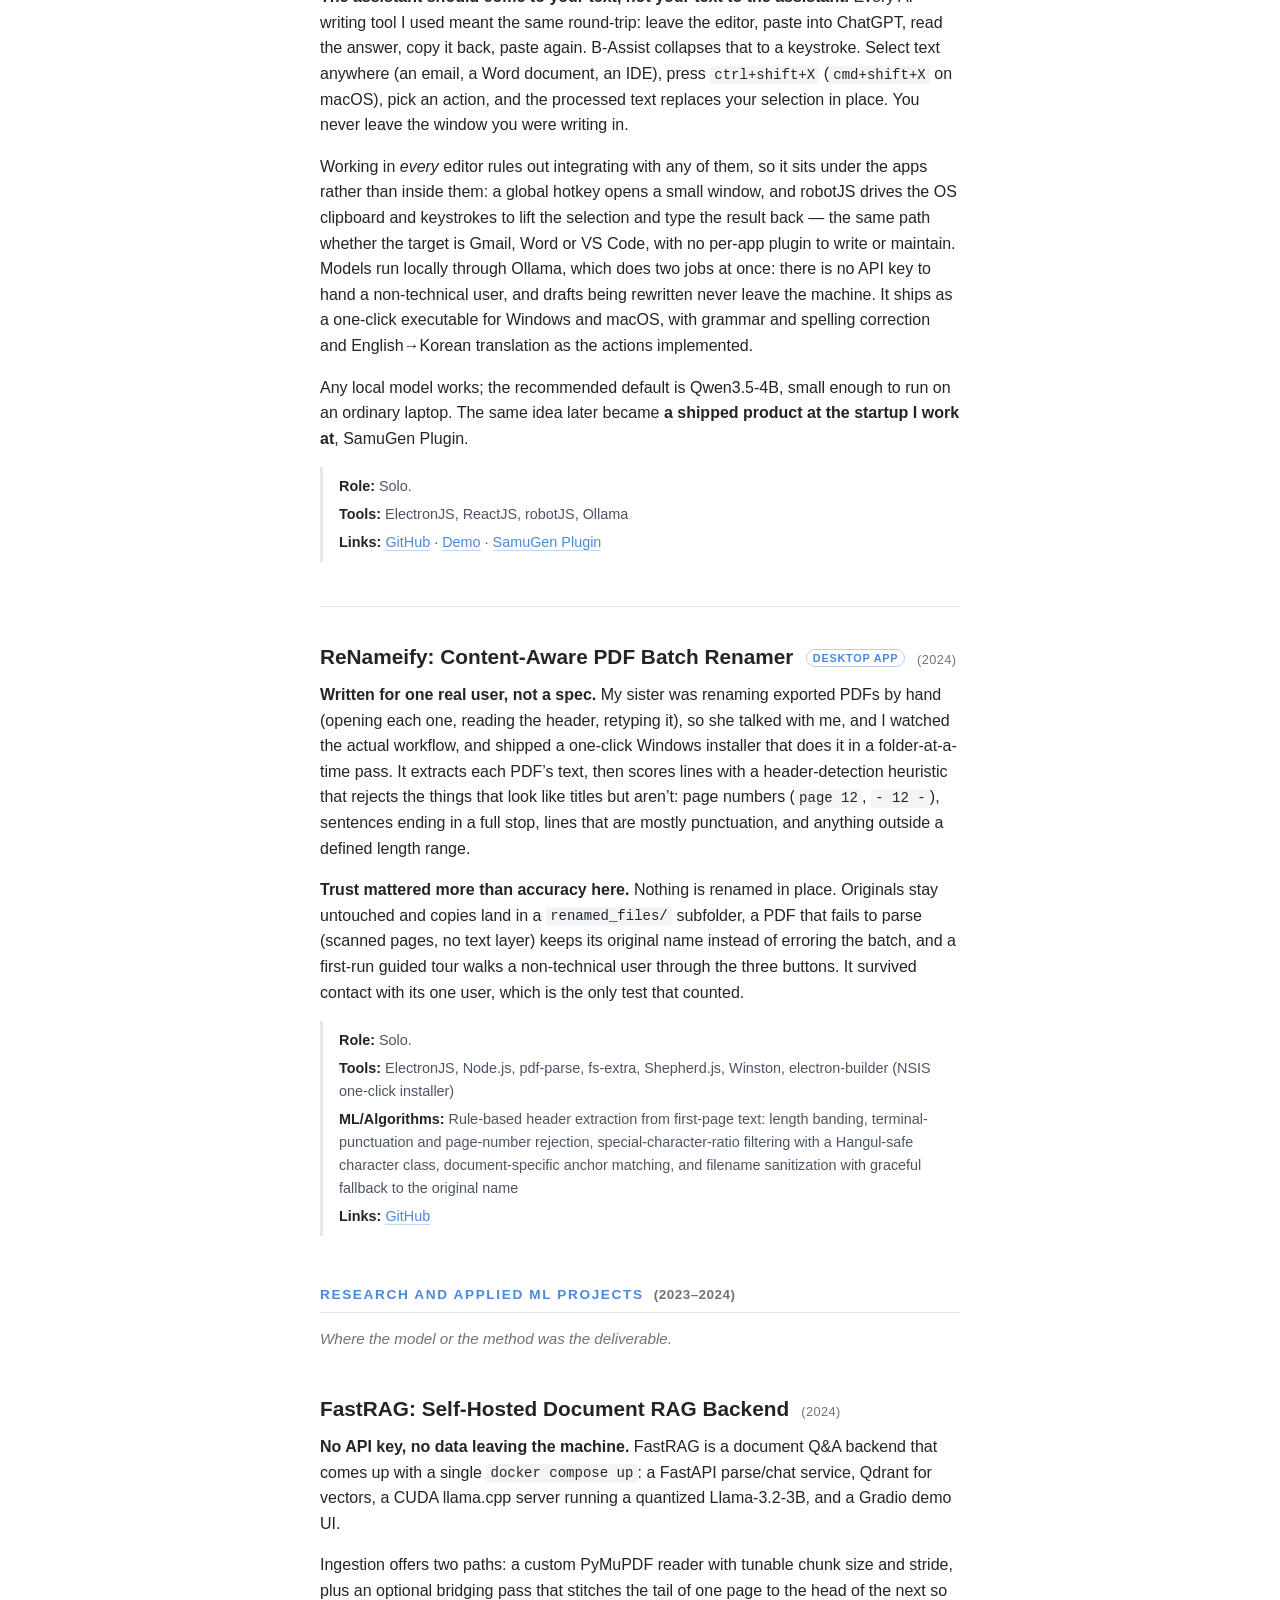
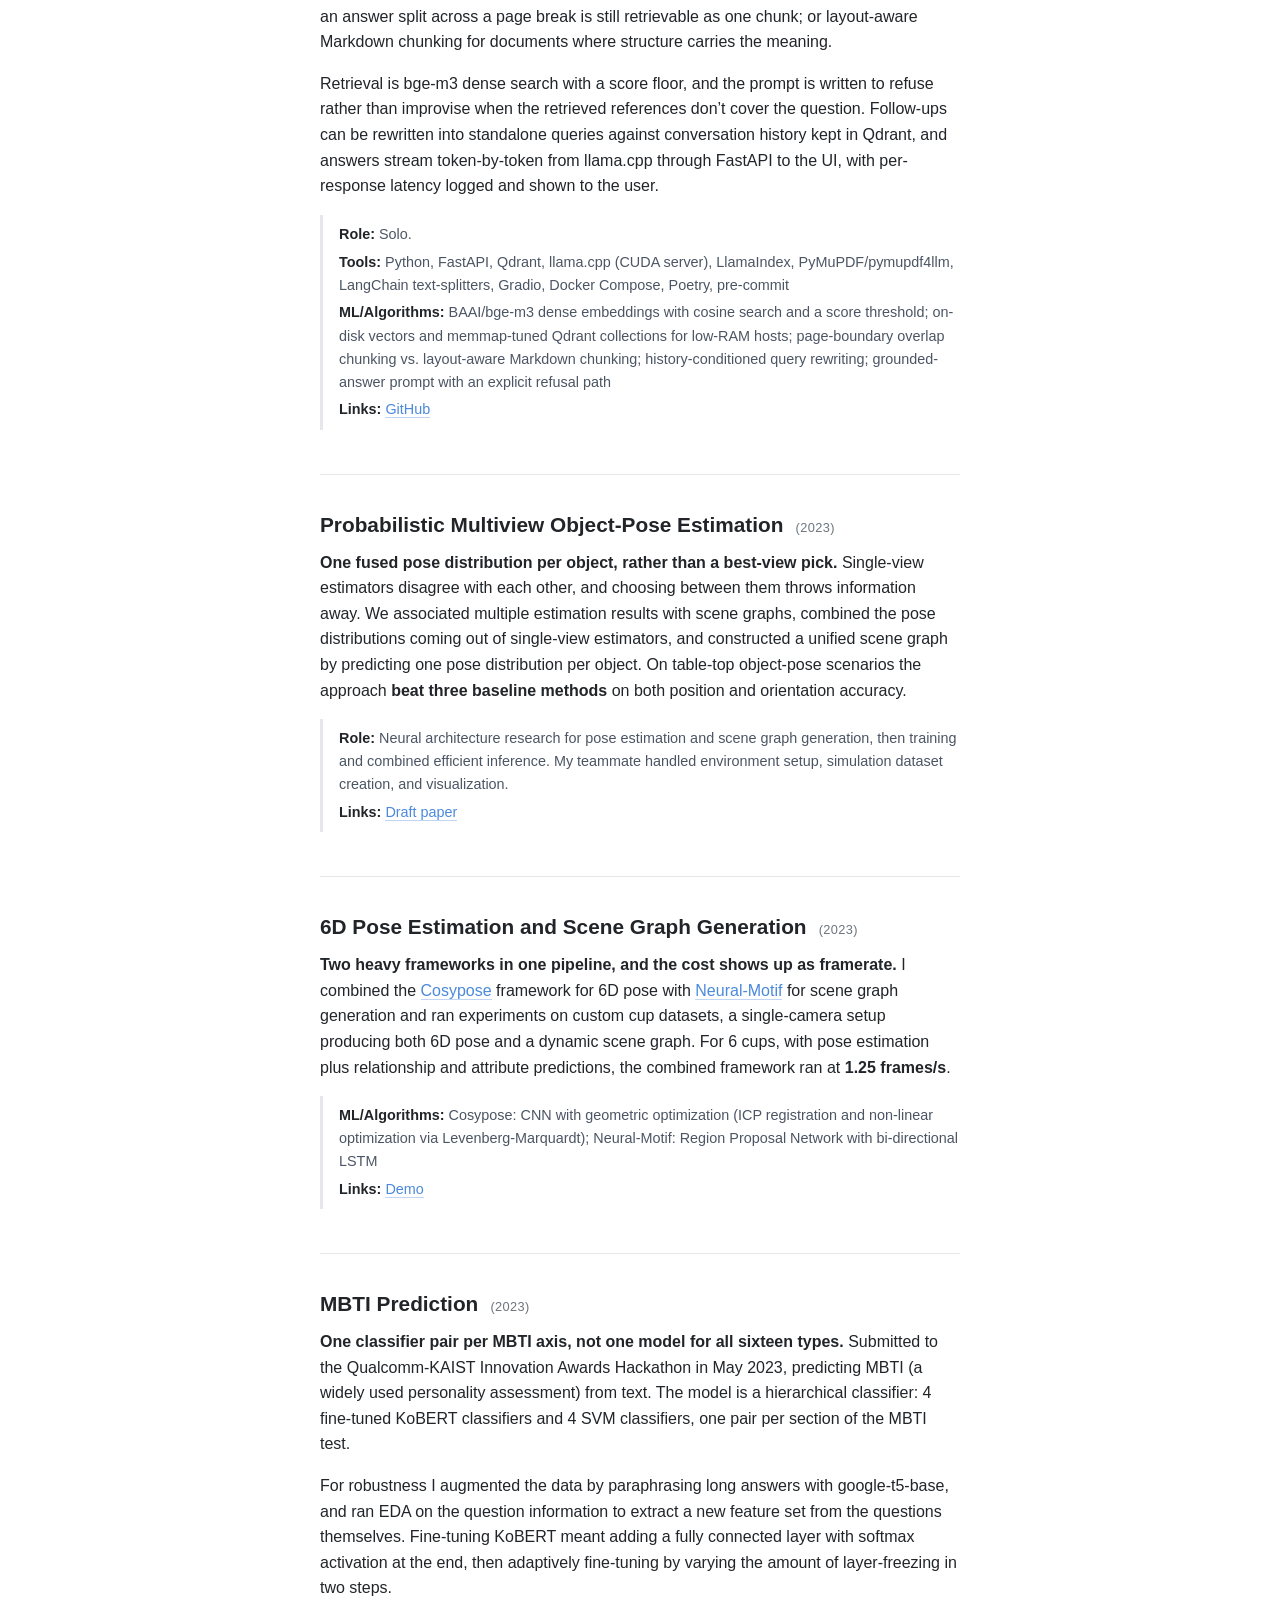
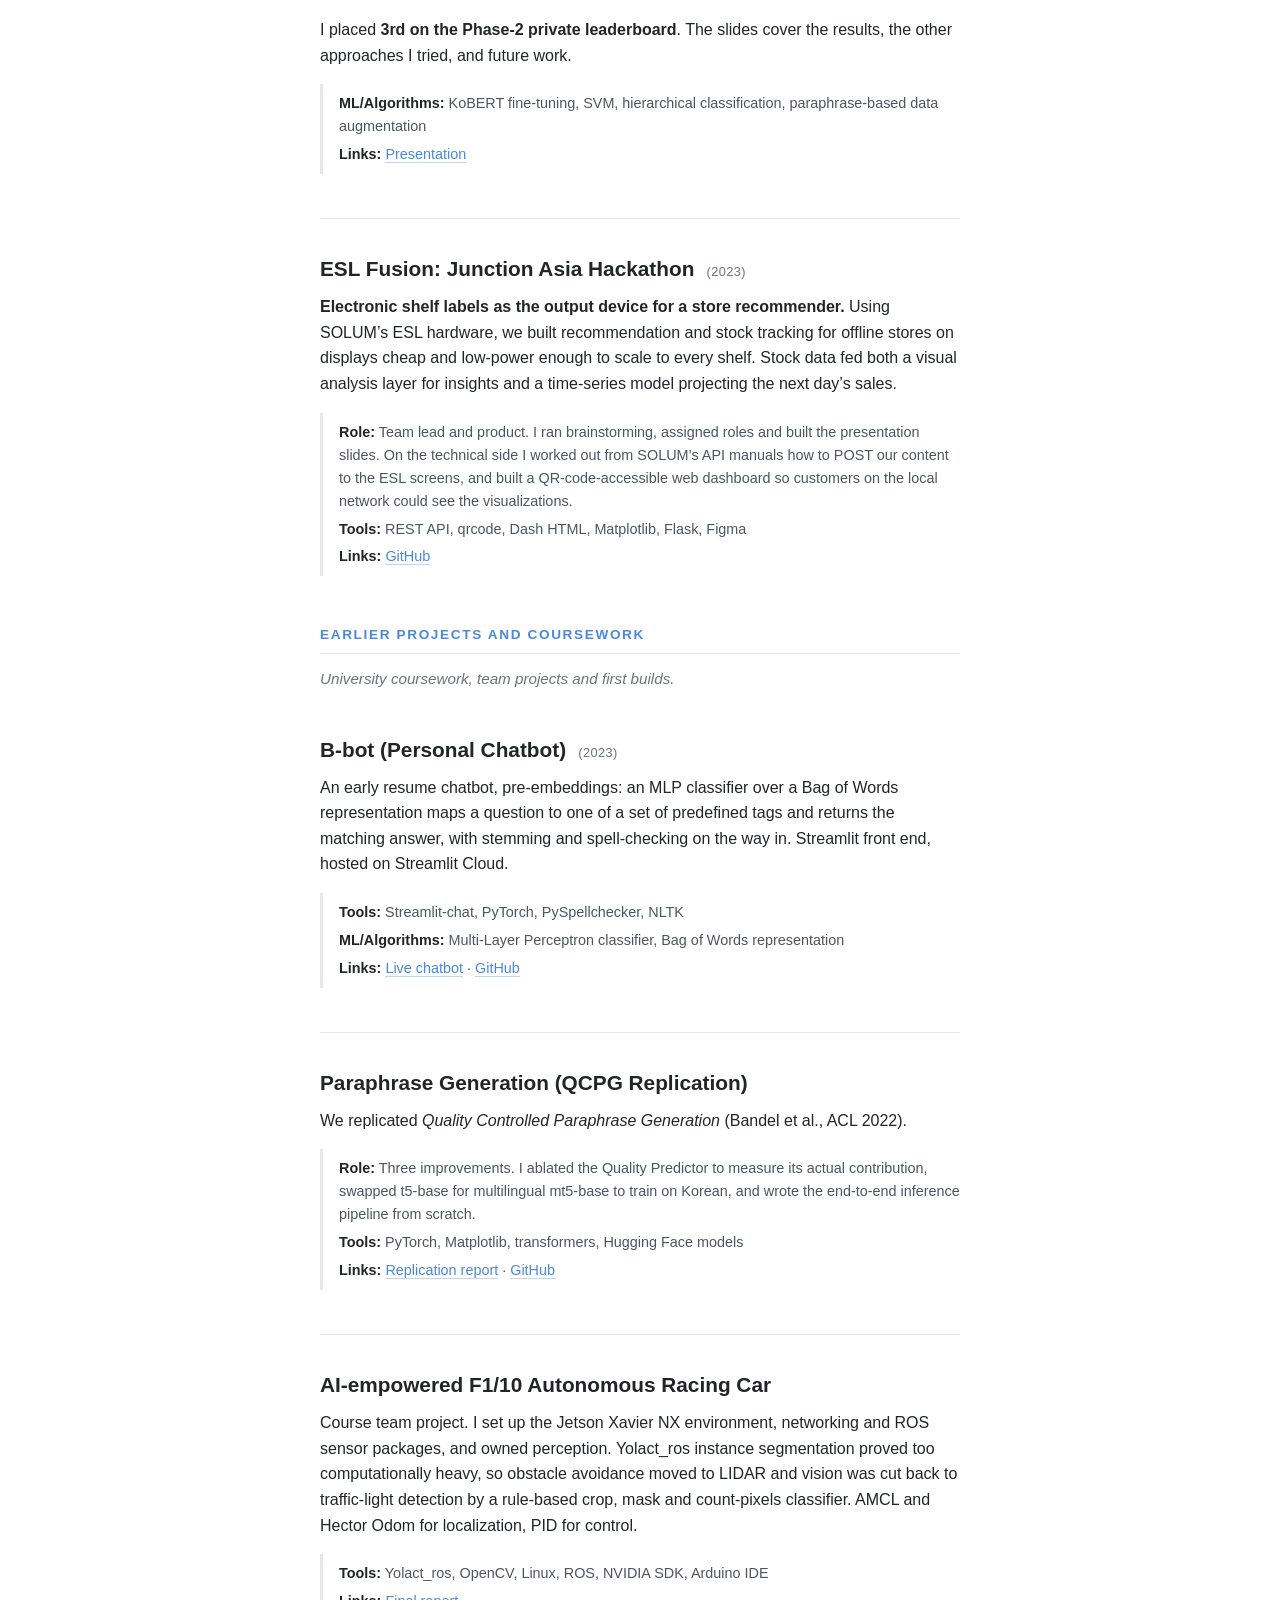
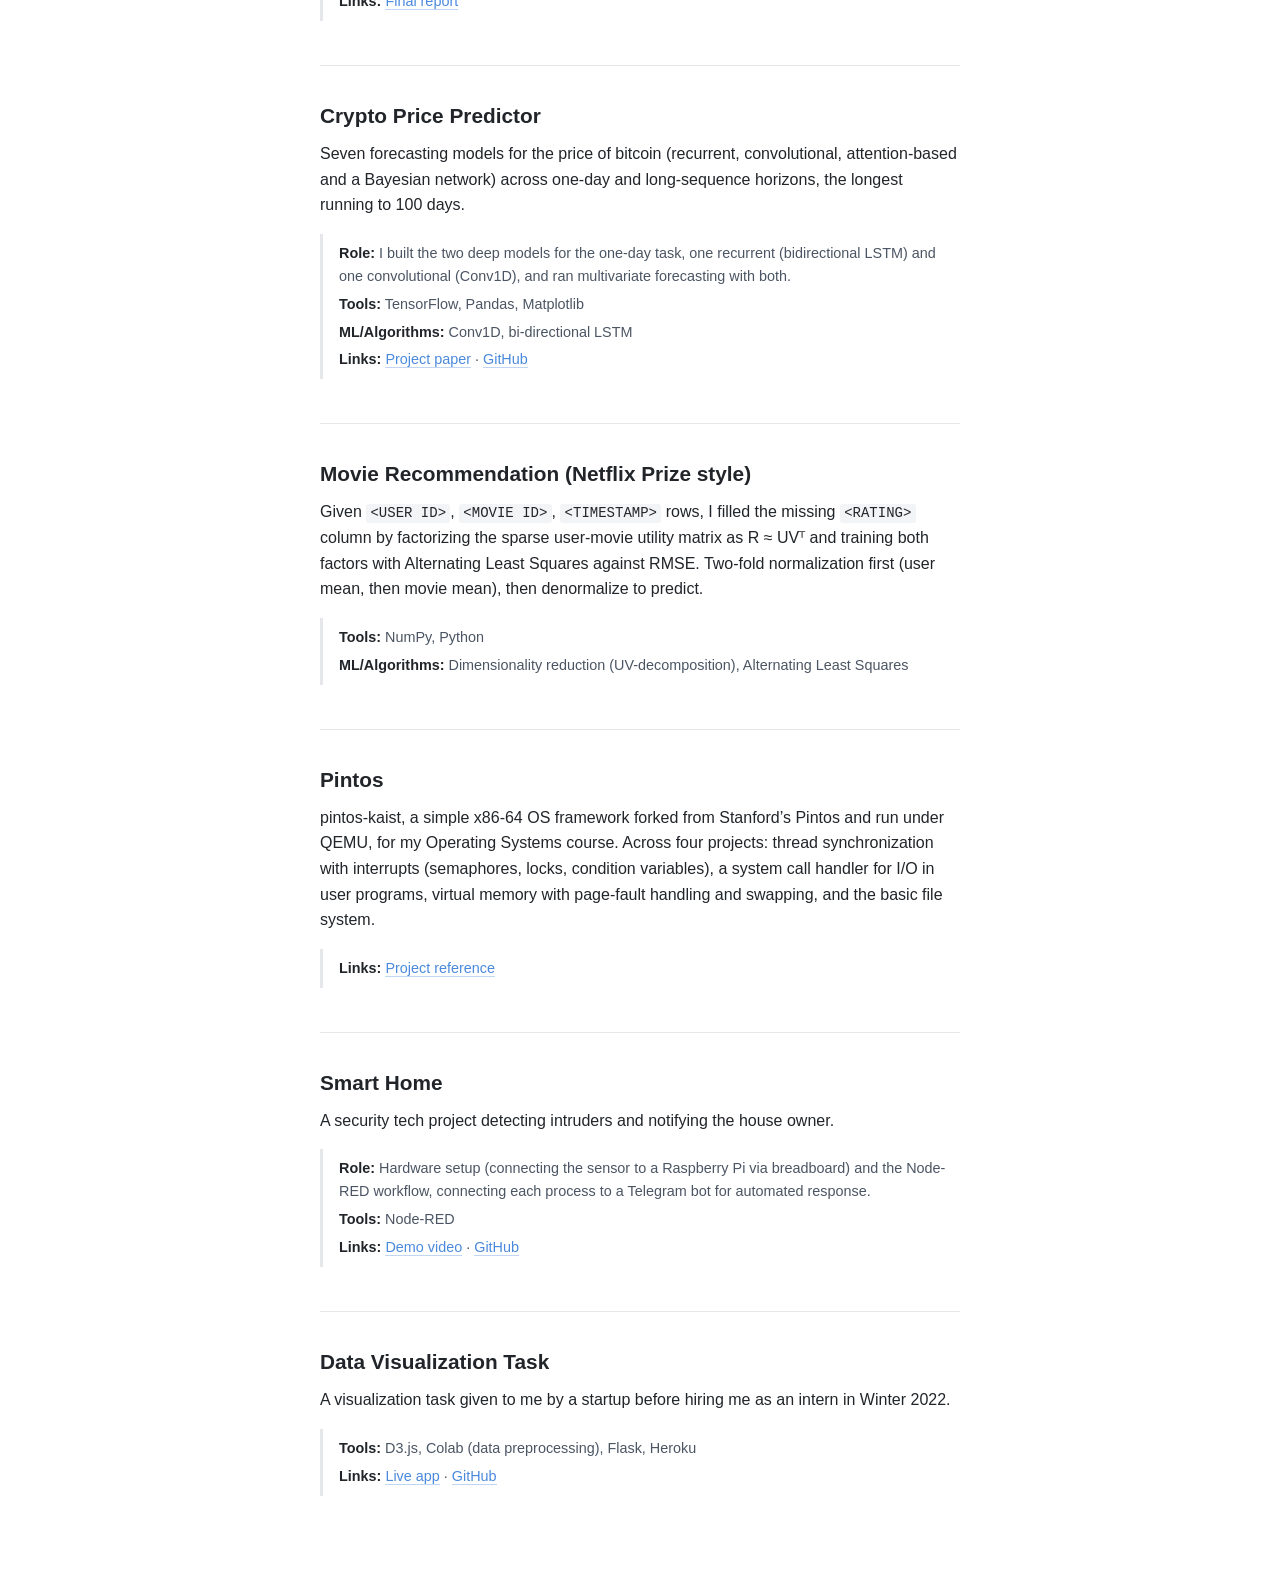
==== commit 9e6118c2: "feat: fold highlighted projects and add Nunchi, Marriage and Tihar reel Each highlighted project now" ====
--- a/portfolio.html
+++ b/portfolio.html
@@ -309,6 +309,11 @@
 take over any player’s turns, and because games live in Postgres rather
 than memory, a refresh, a dropped signal or a server restart all put you
 back in your seat mid-hand.</p>
+<p>Tihar got a smaller build too: a one-day KakaoTalk prank for Bhai
+Tika, where a gift card opens onto a spider and a Nepali folk song (<a
+href="https://github.com/bibekyess/happy-tihar/blob/main/videos/demo/tihar-prank-cards-portfolio-reel.mp4">demo
+video</a> · <a
+href="https://github.com/bibekyess/happy-tihar">GitHub</a>).</p>
 <ul>
 <li><strong>Role:</strong> Solo.</li>
 <li><strong>Tools:</strong> Node.js, Express, Socket.IO, React,
